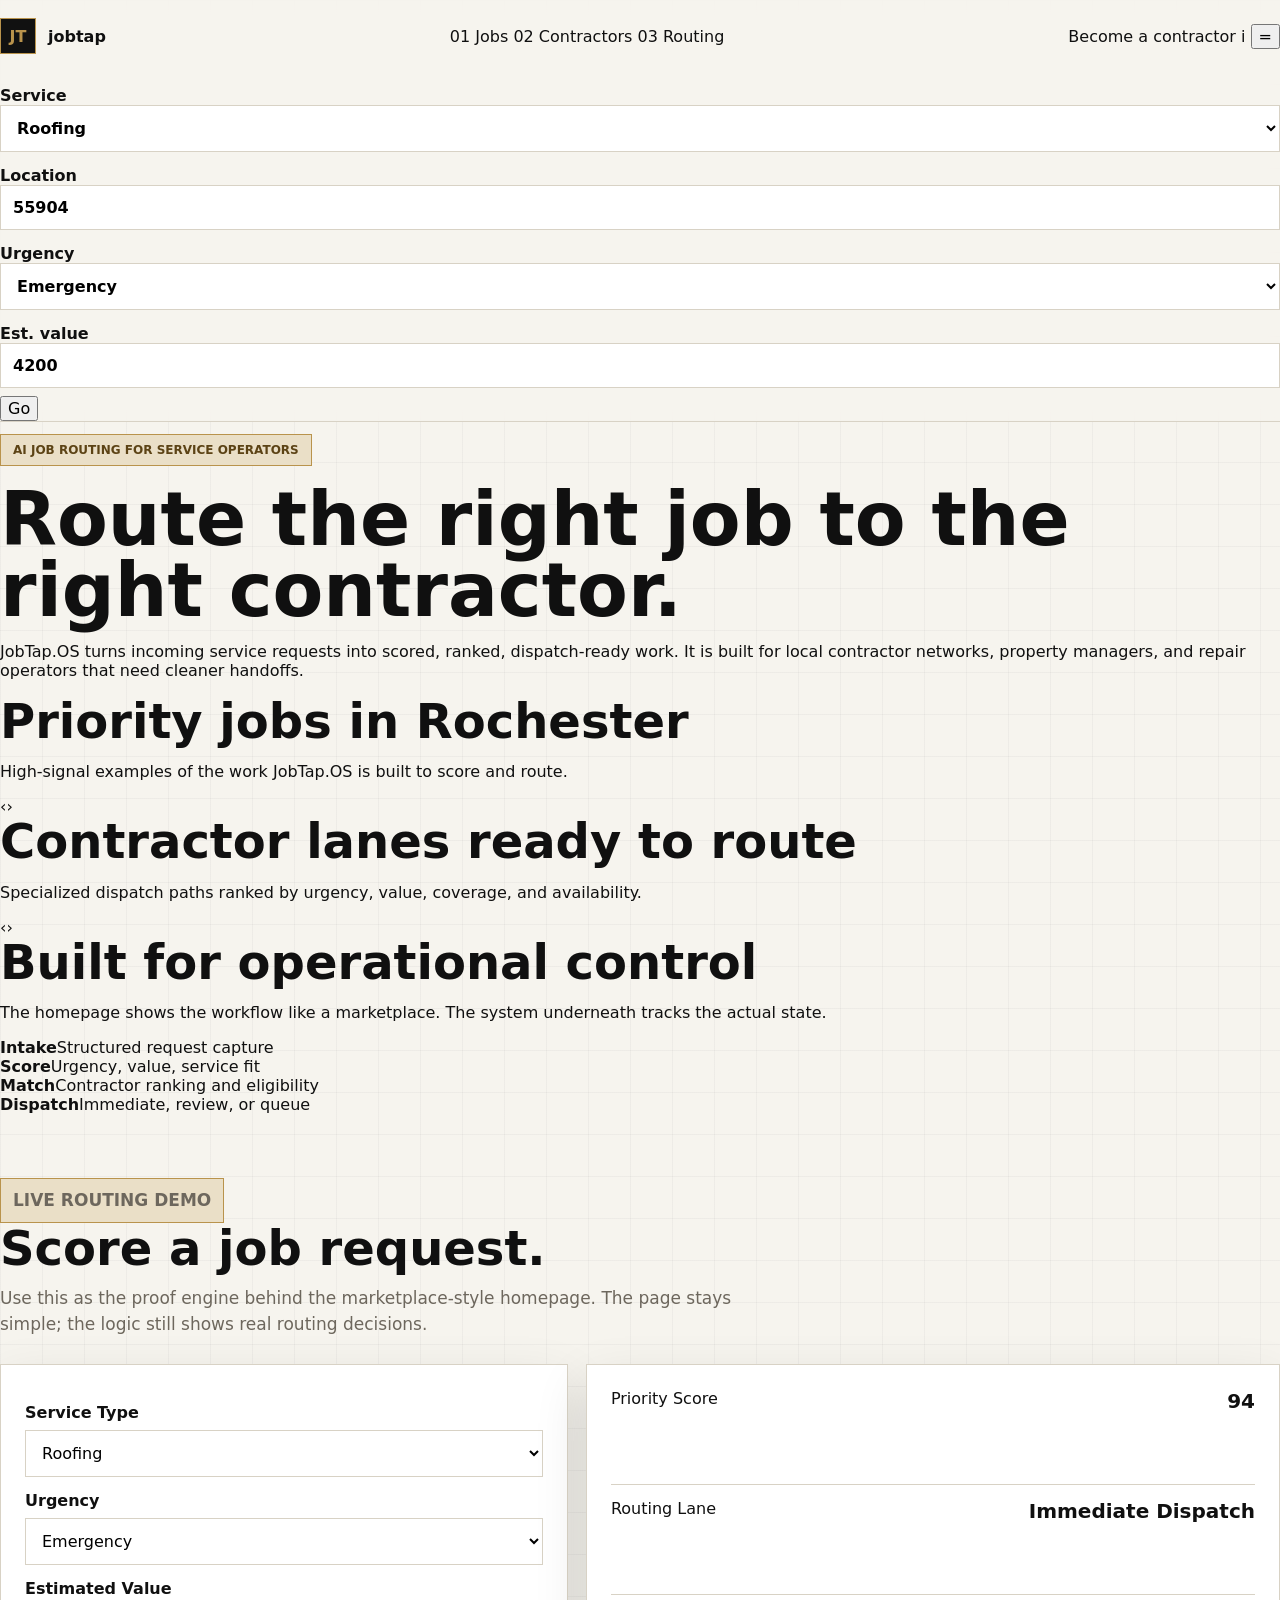
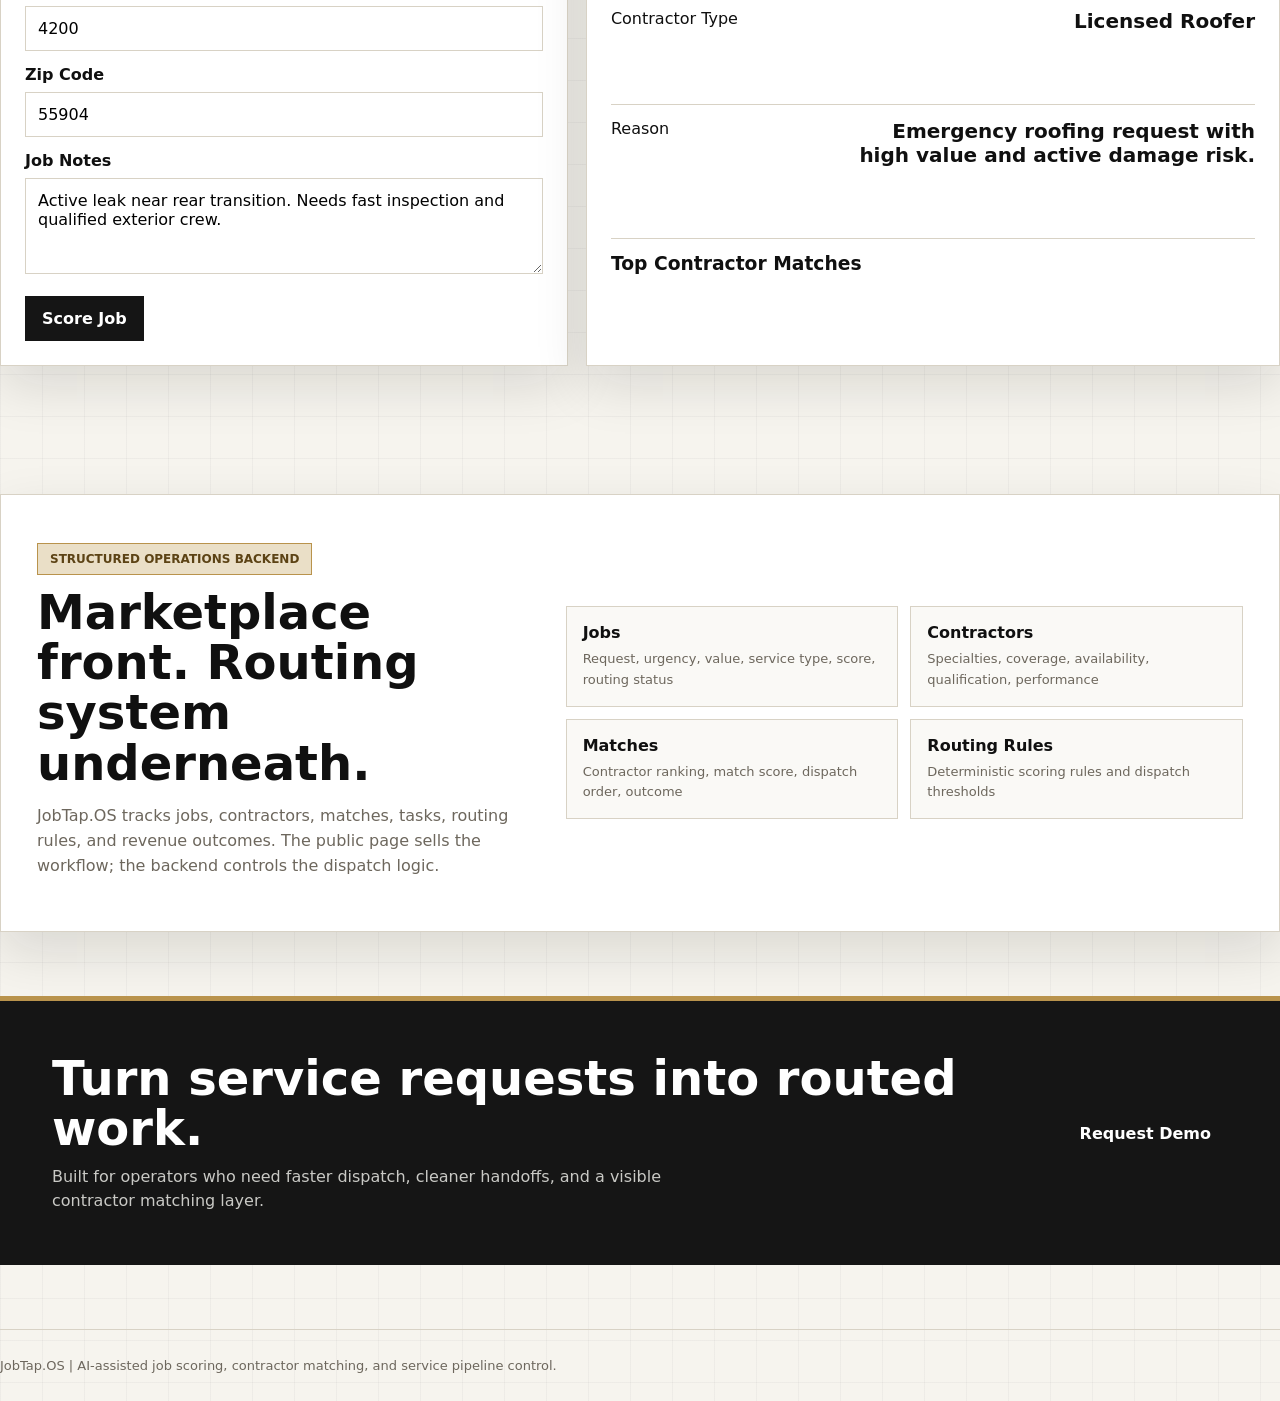
==== index.html @ 2aa3c3ce "Redesign landing page as marketplace-style homepage" ====
<!DOCTYPE html>
<html lang="en">
<head>
  <meta charset="utf-8" />
  <meta name="viewport" content="width=device-width, initial-scale=1" />
  <title>JobTap.OS | AI Job Routing & Contractor Matching</title>
  <meta name="description" content="JobTap.OS scores service requests, ranks urgency and value, matches contractors, and routes jobs through a monitored dispatch pipeline." />
  <link rel="stylesheet" href="styles.css" />
</head>
<body>
  <header class="site-header">
    <nav class="nav" aria-label="Primary navigation">
      <a class="brand" href="#top" aria-label="JobTap home">
        <span class="brand-mark">JT</span>
        <span>jobtap</span>
      </a>

      <div class="category-tabs" aria-label="JobTap categories">
        <a class="category-tab active" href="#priority-jobs-section">
          <span class="tab-icon">01</span>
          <span>Jobs</span>
        </a>
        <a class="category-tab" href="#contractor-lanes-section">
          <span class="tab-icon">02</span>
          <span>Contractors</span>
        </a>
        <a class="category-tab" href="#demo">
          <span class="tab-icon">03</span>
          <span>Routing</span>
        </a>
      </div>

      <div class="nav-actions">
        <a href="mailto:drewburt4@gmail.com?subject=JobTap.OS%20Contractor%20Network">Become a contractor</a>
        <a class="round-action" href="#backend" aria-label="View operating model">i</a>
        <button class="round-action" type="button" aria-label="Open menu">=</button>
      </div>
    </nav>

    <form class="routing-search" id="quick-route-form" aria-label="Quick job routing search">
      <label>
        <span>Service</span>
        <select name="serviceType">
          <option>Roofing</option>
          <option>Electrical</option>
          <option>HVAC</option>
          <option>Plumbing</option>
          <option>General Repair</option>
          <option>Gutters</option>
          <option>Siding</option>
          <option>Windows</option>
        </select>
      </label>
      <label>
        <span>Location</span>
        <input name="zipCode" value="55904" aria-label="Zip code" />
      </label>
      <label>
        <span>Urgency</span>
        <select name="urgency">
          <option>Emergency</option>
          <option>High</option>
          <option>Medium</option>
          <option>Low</option>
        </select>
      </label>
      <label>
        <span>Est. value</span>
        <input name="estimatedValue" type="number" min="100" step="100" value="4200" aria-label="Estimated value" />
      </label>
      <button class="search-button" type="submit" aria-label="Score route">Go</button>
    </form>
  </header>

  <main id="top">
    <section class="market-intro">
      <div>
        <p class="eyebrow">AI job routing for service operators</p>
        <h1>Route the right job to the right contractor.</h1>
      </div>
      <p>JobTap.OS turns incoming service requests into scored, ranked, dispatch-ready work. It is built for local contractor networks, property managers, and repair operators that need cleaner handoffs.</p>
    </section>

    <section id="priority-jobs-section" class="market-row" aria-labelledby="priority-title">
      <div class="row-head">
        <div>
          <h2 id="priority-title">Priority jobs in Rochester</h2>
          <p>High-signal examples of the work JobTap.OS is built to score and route.</p>
        </div>
        <div class="row-controls" aria-hidden="true"><span>‹</span><span>›</span></div>
      </div>
      <div class="card-scroller" id="priority-jobs"></div>
    </section>

    <section id="contractor-lanes-section" class="market-row" aria-labelledby="lanes-title">
      <div class="row-head">
        <div>
          <h2 id="lanes-title">Contractor lanes ready to route</h2>
          <p>Specialized dispatch paths ranked by urgency, value, coverage, and availability.</p>
        </div>
        <div class="row-controls" aria-hidden="true"><span>‹</span><span>›</span></div>
      </div>
      <div class="card-scroller" id="contractor-lanes"></div>
    </section>

    <section class="market-row" aria-labelledby="proof-title">
      <div class="row-head">
        <div>
          <h2 id="proof-title">Built for operational control</h2>
          <p>The homepage shows the workflow like a marketplace. The system underneath tracks the actual state.</p>
        </div>
      </div>
      <div class="proof-strip">
        <article><b>Intake</b><span>Structured request capture</span></article>
        <article><b>Score</b><span>Urgency, value, service fit</span></article>
        <article><b>Match</b><span>Contractor ranking and eligibility</span></article>
        <article><b>Dispatch</b><span>Immediate, review, or queue</span></article>
      </div>
    </section>

    <section id="demo" class="section demo-section">
      <div class="section-head">
        <p class="eyebrow">Live routing demo</p>
        <h2>Score a job request.</h2>
        <p>Use this as the proof engine behind the marketplace-style homepage. The page stays simple; the logic still shows real routing decisions.</p>
      </div>

      <div class="simulator">
        <form class="panel" id="routing-form">
          <label for="serviceType">Service Type</label>
          <select id="serviceType" name="serviceType">
            <option>Roofing</option>
            <option>Electrical</option>
            <option>HVAC</option>
            <option>Plumbing</option>
            <option>General Repair</option>
            <option>Gutters</option>
            <option>Siding</option>
            <option>Windows</option>
          </select>

          <label for="urgency">Urgency</label>
          <select id="urgency" name="urgency">
            <option>Emergency</option>
            <option>High</option>
            <option>Medium</option>
            <option>Low</option>
          </select>

          <label for="estimatedValue">Estimated Value</label>
          <input id="estimatedValue" name="estimatedValue" type="number" min="100" step="100" value="4200" />

          <label for="zipCode">Zip Code</label>
          <input id="zipCode" name="zipCode" type="text" value="55904" />

          <label for="description">Job Notes</label>
          <textarea id="description" name="description">Active leak near rear transition. Needs fast inspection and qualified exterior crew.</textarea>

          <button class="btn form-btn" type="submit">Score Job</button>
        </form>

        <aside class="panel result-panel" aria-live="polite">
          <div class="result-row"><span>Priority Score</span><strong id="result-score">94</strong></div>
          <div class="result-row"><span>Routing Lane</span><strong id="result-lane">Immediate Dispatch</strong></div>
          <div class="result-row"><span>Contractor Type</span><strong id="result-contractor">Licensed Roofer</strong></div>
          <div class="result-row"><span>Reason</span><strong id="result-reason">Emergency roofing request with high value and active damage risk.</strong></div>
          <div>
            <h3>Top Contractor Matches</h3>
            <ol class="match-list" id="match-list"></ol>
          </div>
        </aside>
      </div>
    </section>

    <section id="backend" class="section backend-section">
      <div class="backend-card">
        <div>
          <p class="eyebrow">Structured operations backend</p>
          <h2>Marketplace front. Routing system underneath.</h2>
          <p>JobTap.OS tracks jobs, contractors, matches, tasks, routing rules, and revenue outcomes. The public page sells the workflow; the backend controls the dispatch logic.</p>
        </div>
        <div class="backend-grid">
          <div><b>Jobs</b><span>Request, urgency, value, service type, score, routing status</span></div>
          <div><b>Contractors</b><span>Specialties, coverage, availability, qualification, performance</span></div>
          <div><b>Matches</b><span>Contractor ranking, match score, dispatch order, outcome</span></div>
          <div><b>Routing Rules</b><span>Deterministic scoring rules and dispatch thresholds</span></div>
        </div>
      </div>
    </section>

    <section class="cta" aria-label="Request a demo">
      <div>
        <h2>Turn service requests into routed work.</h2>
        <p>Built for operators who need faster dispatch, cleaner handoffs, and a visible contractor matching layer.</p>
      </div>
      <a class="btn light" href="mailto:drewburt4@gmail.com?subject=JobTap.OS%20Demo%20Request">Request Demo</a>
    </section>
  </main>

  <footer class="footer">JobTap.OS | AI-assisted job scoring, contractor matching, and service pipeline control.</footer>
  <script type="module" src="src/app.js"></script>
</body>
</html>
---- styles.css ----
:root {
  --ink: #101010;
  --panel: #ffffff;
  --paper: #f6f4ee;
  --line: #d8d2c5;
  --muted: #6d675d;
  --gold: #b9934c;
  --gold-soft: #eadfc7;
  --silver: #c9c9c5;
  --green: #2f7d4f;
  --yellow: #a8751d;
  --shadow: 0 20px 50px rgba(20, 18, 14, .12);
  font-family: Inter, ui-sans-serif, system-ui, -apple-system, BlinkMacSystemFont, "Segoe UI", sans-serif;
}

* { box-sizing: border-box; }
html { scroll-behavior: smooth; }
body {
  margin: 0;
  color: var(--ink);
  background:
    linear-gradient(90deg, rgba(16, 16, 16, .035) 1px, transparent 1px),
    linear-gradient(rgba(16, 16, 16, .035) 1px, transparent 1px),
    var(--paper);
  background-size: 42px 42px;
}

a { color: inherit; text-decoration: none; }
button, input, select, textarea { font: inherit; }
.wrap { width: min(1160px, calc(100% - 32px)); margin: 0 auto; }
.site-header {
  position: sticky;
  top: 0;
  z-index: 10;
  border-bottom: 1px solid var(--line);
  background: rgba(246, 244, 238, .86);
  backdrop-filter: blur(14px);
}

.nav {
  height: 72px;
  display: flex;
  align-items: center;
  justify-content: space-between;
  gap: 24px;
}

.brand {
  display: flex;
  align-items: center;
  gap: 12px;
  font-weight: 850;
}

.brand-mark {
  width: 36px;
  height: 36px;
  display: grid;
  place-items: center;
  border: 1px solid var(--gold);
  background: #111111;
  color: var(--gold);
  font-weight: 900;
}

.nav-links { display: flex; gap: 22px; color: var(--muted); font-size: 14px; }
.btn {
  border: 1px solid #151515;
  background: #151515;
  color: #ffffff;
  padding: 12px 16px;
  font-weight: 800;
  cursor: pointer;
}
.btn:hover { transform: translateY(-1px); }
.btn-secondary { background: transparent; color: var(--ink); border-color: var(--line); }
.hero {
  padding: 72px 0 48px;
  display: grid;
  grid-template-columns: 1fr 1.05fr;
  gap: 40px;
  align-items: center;
}

.eyebrow {
  width: fit-content;
  border: 1px solid var(--gold);
  background: var(--gold-soft);
  color: #5c4315;
  padding: 8px 12px;
  font-size: 12px;
  font-weight: 850;
  text-transform: uppercase;
}

h1 {
  margin: 18px 0 16px;
  font-size: clamp(42px, 7vw, 74px);
  line-height: .96;
}
h2 { margin: 0 0 12px; font-size: clamp(30px, 4vw, 48px); line-height: 1.05; }
h3 { margin: 0 0 10px; }
.lead { max-width: 610px; font-size: 19px; line-height: 1.55; color: #3f3a33; }
.hero-actions { display: flex; flex-wrap: wrap; gap: 12px; margin-top: 28px; }
.proof-grid {
  display: grid;
  grid-template-columns: repeat(3, 1fr);
  margin-top: 34px;
  border-top: 1px solid var(--line);
  border-bottom: 1px solid var(--line);
}
.proof-grid div { padding: 18px 18px 18px 0; }
.proof-grid strong { display: block; font-size: 24px; }
.proof-grid span { color: var(--muted); font-size: 13px; }
.dashboard, .panel, .feature, .backend-card {
  background: var(--panel);
  border: 1px solid var(--line);
  box-shadow: var(--shadow);
}
.dashboard { overflow: hidden; }
.dash-top {
  display: flex;
  align-items: center;
  justify-content: space-between;
  gap: 16px;
  padding: 18px;
  border-bottom: 1px solid var(--line);
  background: #151515;
  color: #ffffff;
}
.dash-top small { color: var(--silver); }
.status-dot { width: 9px; height: 9px; display: inline-block; margin-right: 8px; background: var(--gold); }
.metrics { display: grid; grid-template-columns: repeat(3, 1fr); border-bottom: 1px solid var(--line); }
.metric { padding: 18px; border-right: 1px solid var(--line); }
.metric:last-child { border-right: 0; }
.metric b { display: block; font-size: 25px; }
.metric span { color: var(--muted); font-size: 12px; }
table { width: 100%; border-collapse: collapse; font-size: 14px; }
th, td { padding: 14px 18px; text-align: left; border-bottom: 1px solid var(--line); }
th { color: var(--muted); font-size: 12px; text-transform: uppercase; }
.score { color: var(--gold); font-weight: 850; }
.pill { padding: 6px 9px; border: 1px solid var(--line); background: #faf9f6; font-size: 12px; font-weight: 750; }
.pill.hot { border-color: #e4b658; background: #fff4d8; color: var(--yellow); }
.pill.ok { border-color: #acd3b9; background: #ecf7ef; color: var(--green); }
.section { padding: 64px 0; }
.section-tight { padding-top: 36px; }
.section-head { max-width: 780px; margin-bottom: 26px; }
.section-head p { margin: 0; color: var(--muted); font-size: 17px; line-height: 1.55; }
.grid-3 { display: grid; grid-template-columns: repeat(3, 1fr); gap: 16px; }
.feature { min-height: 210px; padding: 24px; }
.feature span { display: block; margin-bottom: 18px; color: var(--gold); font-weight: 900; }
.feature p { margin: 0; color: var(--muted); line-height: 1.5; }
.flow { display: grid; grid-template-columns: repeat(5, 1fr); gap: 10px; }
.step { min-height: 130px; padding: 18px; border-top: 4px solid var(--gold); background: #151515; color: #ffffff; }
.step span { color: var(--silver); font-size: 12px; }
.step b { display: block; margin-top: 10px; font-size: 17px; }
.simulator { display: grid; grid-template-columns: .9fr 1.1fr; gap: 18px; align-items: stretch; }
.panel { padding: 24px; }
label { display: block; margin: 14px 0 8px; font-weight: 750; }
input, select, textarea { width: 100%; border: 1px solid var(--line); background: #ffffff; padding: 12px; }
textarea { min-height: 96px; resize: vertical; }
.form-btn { margin-top: 18px; }
.result-panel { display: grid; gap: 14px; }
.result-row { display: flex; justify-content: space-between; gap: 16px; border-bottom: 1px solid var(--line); padding-bottom: 14px; }
.result-row strong { max-width: 62%; text-align: right; font-size: 20px; }
.match-list { margin: 0; padding-left: 20px; color: var(--muted); }
.match-list li { margin-bottom: 10px; }
.match-list strong { color: var(--ink); }
.backend-card { padding: 36px; display: grid; grid-template-columns: .85fr 1.15fr; gap: 28px; align-items: center; }
.backend-card p:not(.eyebrow) { color: var(--muted); line-height: 1.55; }
.backend-grid { display: grid; grid-template-columns: repeat(2, 1fr); gap: 12px; }
.backend-grid div { border: 1px solid var(--line); padding: 16px; background: #faf9f6; }
.backend-grid b { display: block; margin-bottom: 6px; }
.backend-grid span { color: var(--muted); font-size: 13px; line-height: 1.45; }
.cta {
  margin-bottom: 64px;
  padding: 52px;
  display: grid;
  grid-template-columns: 1fr auto;
  gap: 24px;
  align-items: center;
  border-top: 5px solid var(--gold);
  background: #151515;
  color: #ffffff;
}
.cta p { max-width: 680px; margin: 10px 0 0; color: var(--silver); line-height: 1.5; }
.footer { padding: 28px 0; border-top: 1px solid var(--line); color: var(--muted); font-size: 13px; }

@media (max-width: 900px) {
  .hero, .simulator, .backend-card, .cta { grid-template-columns: 1fr; }
  .grid-3, .flow, .metrics, .proof-grid, .backend-grid { grid-template-columns: 1fr; }
  .nav-links { display: none; }
  .metric { border-right: 0; border-bottom: 1px solid var(--line); }
  .cta, .backend-card { padding: 30px; }
  table { font-size: 12px; }
  th, td { padding: 11px; }
  .result-row { display: block; }
  .result-row strong { display: block; max-width: none; margin-top: 6px; text-align: left; }
}
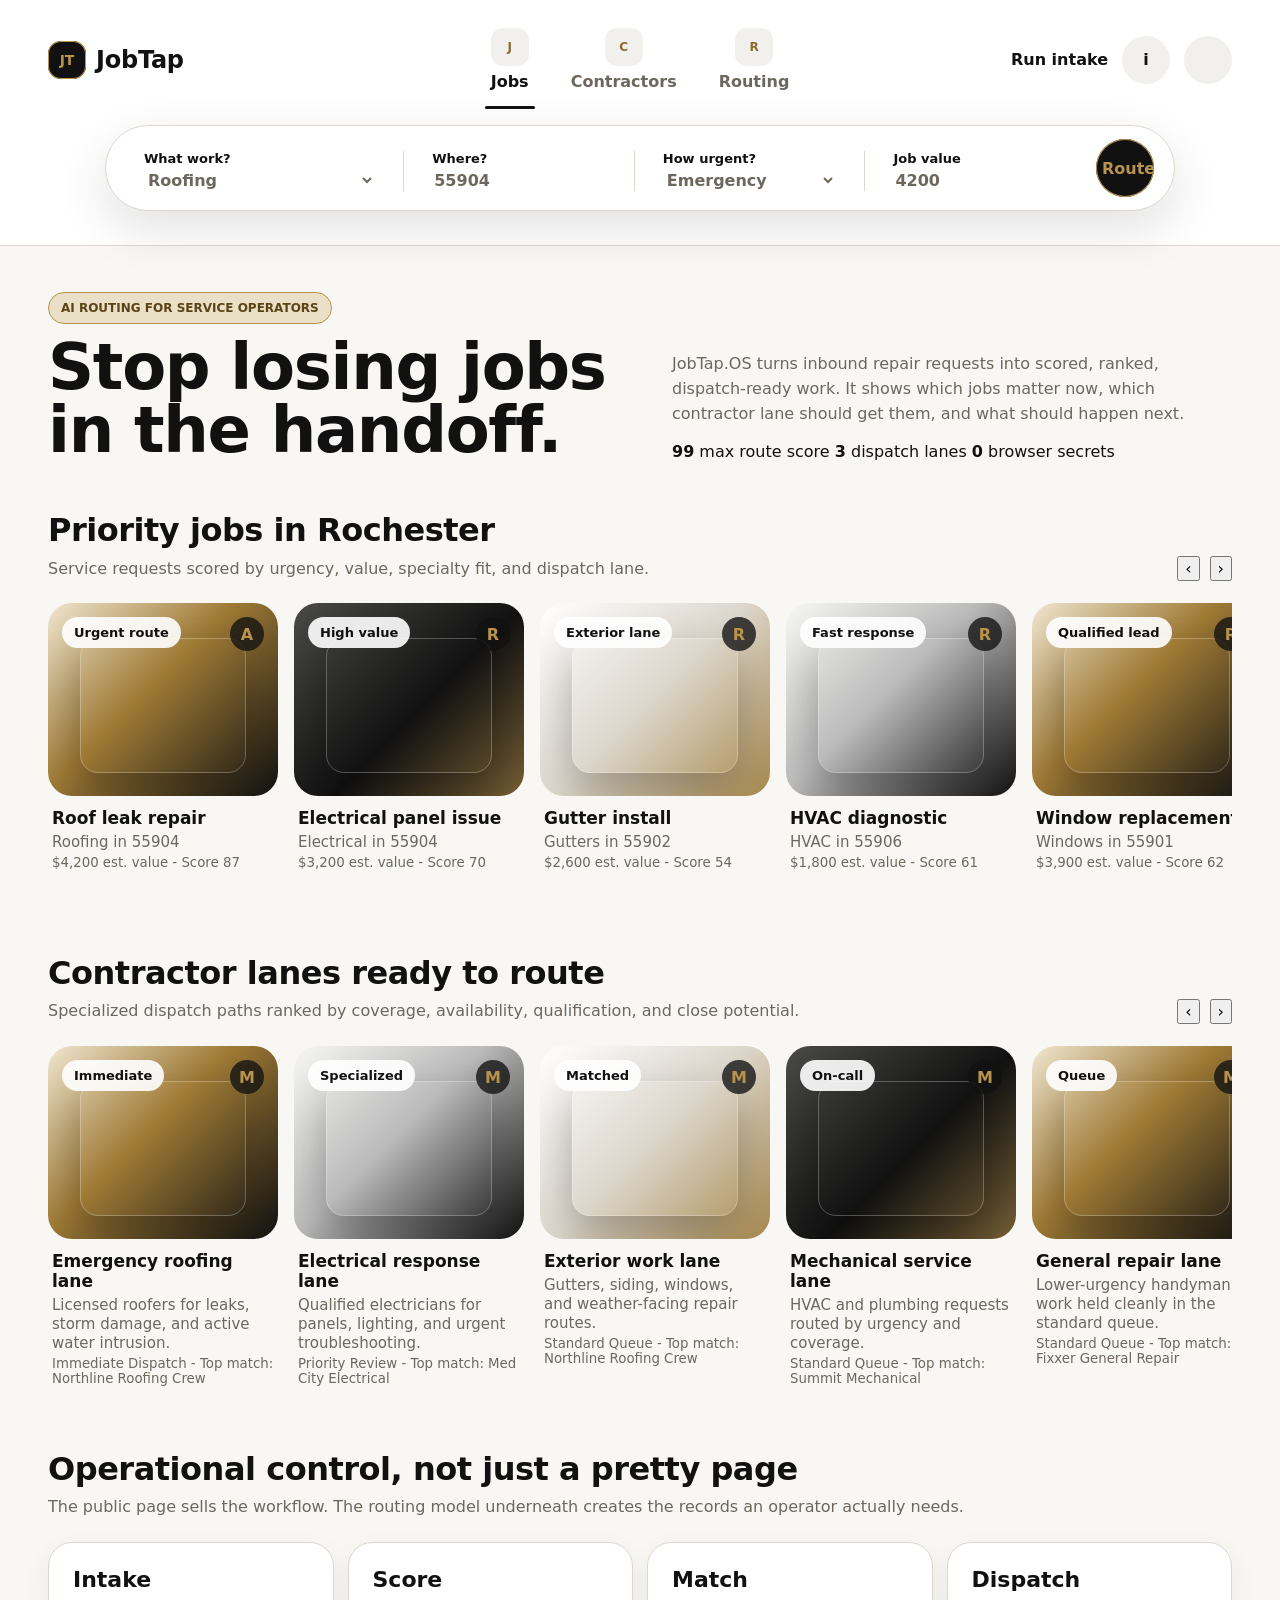
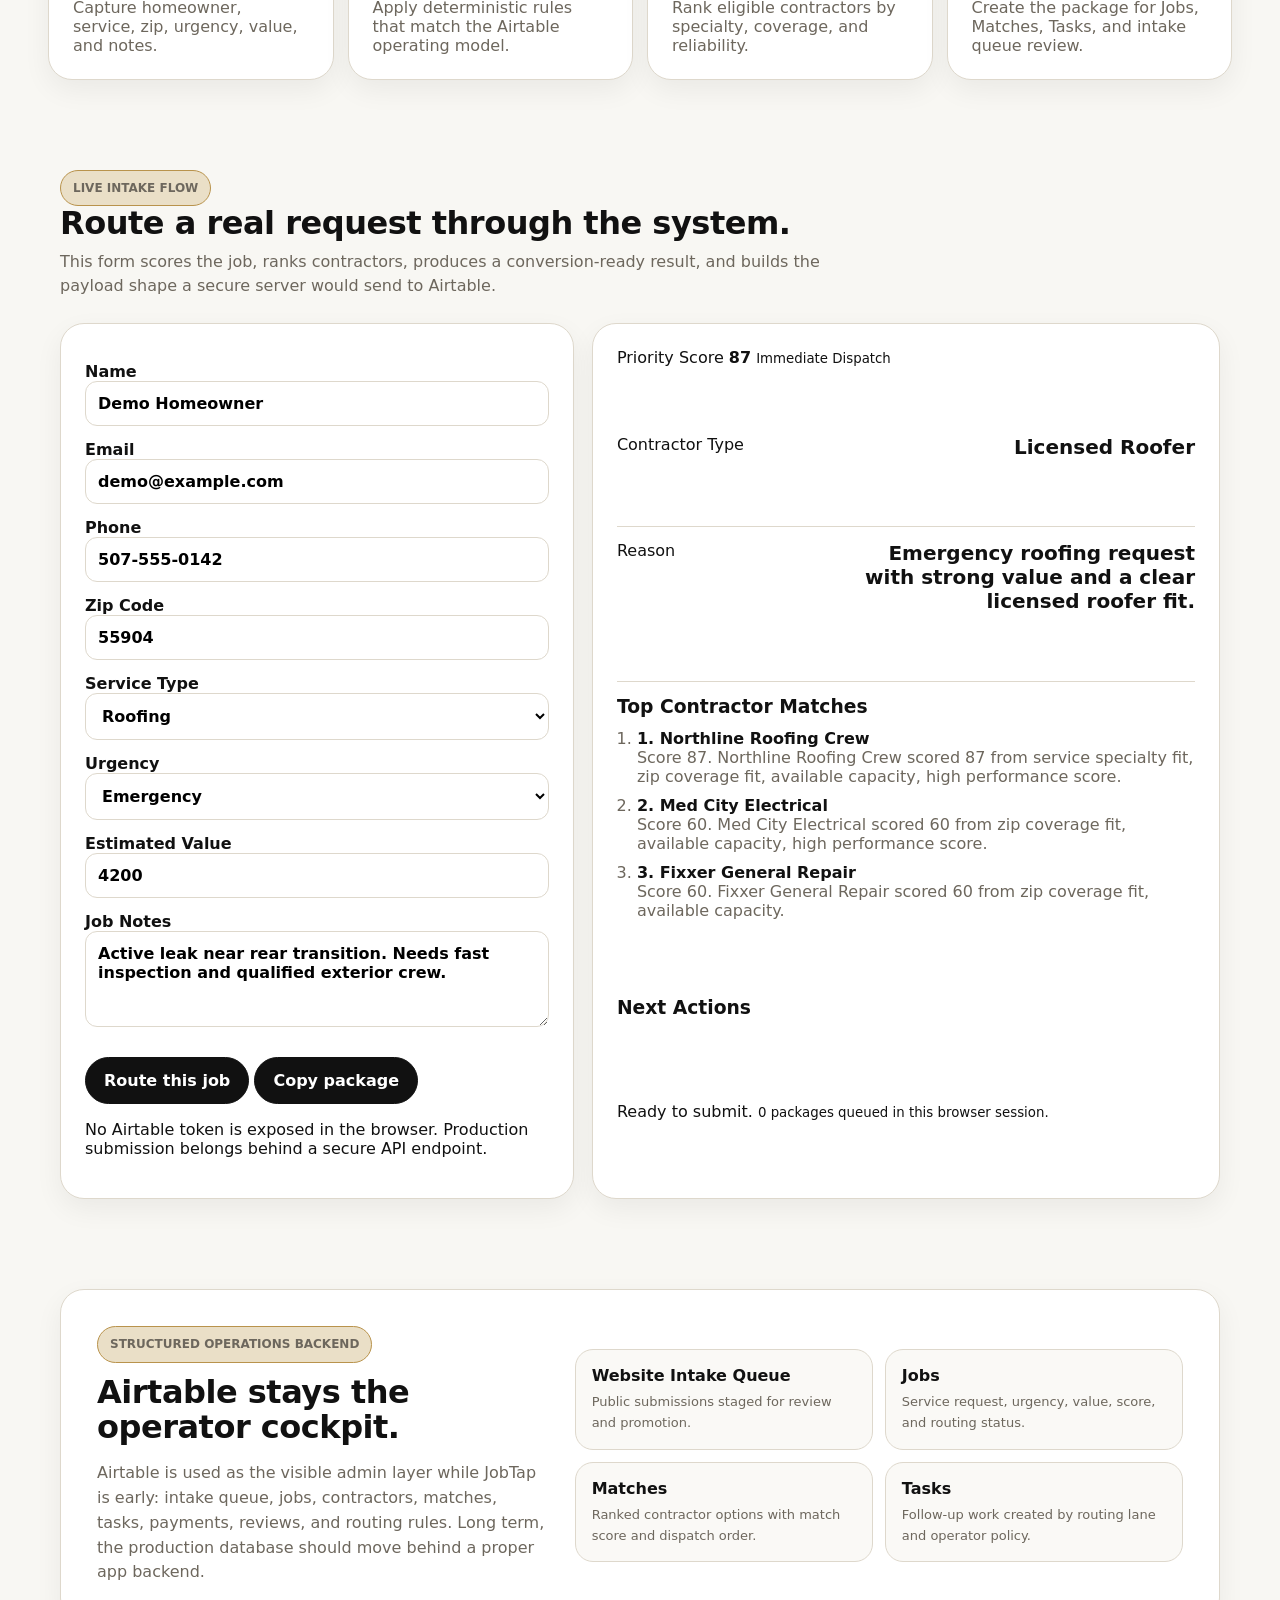
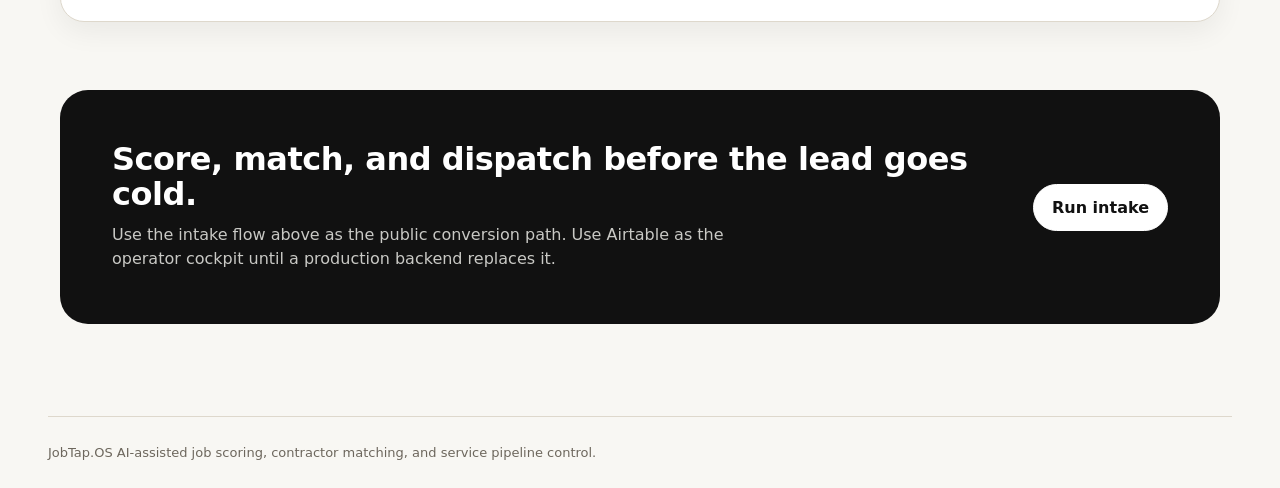
==== commit e24028bc: "Upgrade JobTap landing page and intake flow" ====
--- a/index.html
+++ b/index.html
@@ -3,8 +3,11 @@
 <head>
   <meta charset="utf-8" />
   <meta name="viewport" content="width=device-width, initial-scale=1" />
-  <title>JobTap.OS | AI Job Routing & Contractor Matching</title>
-  <meta name="description" content="JobTap.OS scores service requests, ranks urgency and value, matches contractors, and routes jobs through a monitored dispatch pipeline." />
+  <title>JobTap.OS | AI Job Routing for Contractor Networks</title>
+  <meta name="description" content="JobTap.OS scores service requests, ranks urgency and value, matches contractors, and turns job intake into dispatch-ready work." />
+  <meta property="og:title" content="JobTap.OS | AI Job Routing for Contractor Networks" />
+  <meta property="og:description" content="Score, match, and dispatch service jobs before the lead goes cold." />
+  <meta property="og:type" content="website" />
   <link rel="stylesheet" href="styles.css" />
 </head>
 <body>
@@ -12,34 +15,43 @@
     <nav class="nav" aria-label="Primary navigation">
       <a class="brand" href="#top" aria-label="JobTap home">
         <span class="brand-mark">JT</span>
-        <span>jobtap</span>
+        <span class="brand-word">JobTap</span>
       </a>
 
-      <div class="category-tabs" aria-label="JobTap categories">
+      <div class="category-tabs" aria-label="JobTap sections">
         <a class="category-tab active" href="#priority-jobs-section">
-          <span class="tab-icon">01</span>
+          <span class="tab-icon">J</span>
           <span>Jobs</span>
         </a>
         <a class="category-tab" href="#contractor-lanes-section">
-          <span class="tab-icon">02</span>
+          <span class="tab-icon">C</span>
           <span>Contractors</span>
         </a>
-        <a class="category-tab" href="#demo">
-          <span class="tab-icon">03</span>
+        <a class="category-tab" href="#intake">
+          <span class="tab-icon">R</span>
           <span>Routing</span>
         </a>
       </div>
 
       <div class="nav-actions">
-        <a href="mailto:drewburt4@gmail.com?subject=JobTap.OS%20Contractor%20Network">Become a contractor</a>
-        <a class="round-action" href="#backend" aria-label="View operating model">i</a>
-        <button class="round-action" type="button" aria-label="Open menu">=</button>
+        <a href="#intake">Run intake</a>
+        <a class="round-action" href="#backend" aria-label="View backend model">i</a>
+        <button class="round-action menu-toggle" type="button" aria-expanded="false" aria-controls="mobile-menu" aria-label="Open menu">
+          <span></span><span></span>
+        </button>
       </div>
     </nav>
 
+    <div class="mobile-menu" id="mobile-menu" hidden>
+      <a href="#priority-jobs-section">Priority jobs</a>
+      <a href="#contractor-lanes-section">Contractor lanes</a>
+      <a href="#intake">Run intake</a>
+      <a href="#backend">Backend model</a>
+    </div>
+
     <form class="routing-search" id="quick-route-form" aria-label="Quick job routing search">
       <label>
-        <span>Service</span>
+        <span>What work?</span>
         <select name="serviceType">
           <option>Roofing</option>
           <option>Electrical</option>
@@ -52,11 +64,11 @@
         </select>
       </label>
       <label>
-        <span>Location</span>
-        <input name="zipCode" value="55904" aria-label="Zip code" />
-      </label>
-      <label>
-        <span>Urgency</span>
+        <span>Where?</span>
+        <input name="zipCode" value="55904" inputmode="numeric" aria-label="Zip code" />
+      </label>
+      <label>
+        <span>How urgent?</span>
         <select name="urgency">
           <option>Emergency</option>
           <option>High</option>
@@ -65,139 +77,186 @@
         </select>
       </label>
       <label>
-        <span>Est. value</span>
+        <span>Job value</span>
         <input name="estimatedValue" type="number" min="100" step="100" value="4200" aria-label="Estimated value" />
       </label>
-      <button class="search-button" type="submit" aria-label="Score route">Go</button>
+      <button class="search-button" type="submit" aria-label="Route job">Route</button>
     </form>
   </header>
 
   <main id="top">
-    <section class="market-intro">
+    <section class="market-intro" aria-labelledby="hero-title">
       <div>
-        <p class="eyebrow">AI job routing for service operators</p>
-        <h1>Route the right job to the right contractor.</h1>
-      </div>
-      <p>JobTap.OS turns incoming service requests into scored, ranked, dispatch-ready work. It is built for local contractor networks, property managers, and repair operators that need cleaner handoffs.</p>
+        <p class="eyebrow">AI routing for service operators</p>
+        <h1 id="hero-title">Stop losing jobs in the handoff.</h1>
+      </div>
+      <div class="intro-copy">
+        <p>JobTap.OS turns inbound repair requests into scored, ranked, dispatch-ready work. It shows which jobs matter now, which contractor lane should get them, and what should happen next.</p>
+        <div class="intro-metrics" aria-label="Routing proof metrics">
+          <span><b>99</b> max route score</span>
+          <span><b>3</b> dispatch lanes</span>
+          <span><b>0</b> browser secrets</span>
+        </div>
+      </div>
     </section>
 
     <section id="priority-jobs-section" class="market-row" aria-labelledby="priority-title">
       <div class="row-head">
         <div>
           <h2 id="priority-title">Priority jobs in Rochester</h2>
-          <p>High-signal examples of the work JobTap.OS is built to score and route.</p>
-        </div>
-        <div class="row-controls" aria-hidden="true"><span>‹</span><span>›</span></div>
-      </div>
-      <div class="card-scroller" id="priority-jobs"></div>
+          <p>Service requests scored by urgency, value, specialty fit, and dispatch lane.</p>
+        </div>
+        <div class="row-controls">
+          <button type="button" data-scroll-target="priority-jobs" data-scroll-direction="prev" aria-label="Scroll priority jobs left">‹</button>
+          <button type="button" data-scroll-target="priority-jobs" data-scroll-direction="next" aria-label="Scroll priority jobs right">›</button>
+        </div>
+      </div>
+      <div class="card-scroller" id="priority-jobs" tabindex="0" aria-label="Priority job cards"></div>
     </section>
 
     <section id="contractor-lanes-section" class="market-row" aria-labelledby="lanes-title">
       <div class="row-head">
         <div>
           <h2 id="lanes-title">Contractor lanes ready to route</h2>
-          <p>Specialized dispatch paths ranked by urgency, value, coverage, and availability.</p>
-        </div>
-        <div class="row-controls" aria-hidden="true"><span>‹</span><span>›</span></div>
-      </div>
-      <div class="card-scroller" id="contractor-lanes"></div>
+          <p>Specialized dispatch paths ranked by coverage, availability, qualification, and close potential.</p>
+        </div>
+        <div class="row-controls">
+          <button type="button" data-scroll-target="contractor-lanes" data-scroll-direction="prev" aria-label="Scroll contractor lanes left">‹</button>
+          <button type="button" data-scroll-target="contractor-lanes" data-scroll-direction="next" aria-label="Scroll contractor lanes right">›</button>
+        </div>
+      </div>
+      <div class="card-scroller" id="contractor-lanes" tabindex="0" aria-label="Contractor lane cards"></div>
     </section>
 
     <section class="market-row" aria-labelledby="proof-title">
       <div class="row-head">
         <div>
-          <h2 id="proof-title">Built for operational control</h2>
-          <p>The homepage shows the workflow like a marketplace. The system underneath tracks the actual state.</p>
+          <h2 id="proof-title">Operational control, not just a pretty page</h2>
+          <p>The public page sells the workflow. The routing model underneath creates the records an operator actually needs.</p>
         </div>
       </div>
       <div class="proof-strip">
-        <article><b>Intake</b><span>Structured request capture</span></article>
-        <article><b>Score</b><span>Urgency, value, service fit</span></article>
-        <article><b>Match</b><span>Contractor ranking and eligibility</span></article>
-        <article><b>Dispatch</b><span>Immediate, review, or queue</span></article>
-      </div>
-    </section>
-
-    <section id="demo" class="section demo-section">
+        <article><b>Intake</b><span>Capture homeowner, service, zip, urgency, value, and notes.</span></article>
+        <article><b>Score</b><span>Apply deterministic rules that match the Airtable operating model.</span></article>
+        <article><b>Match</b><span>Rank eligible contractors by specialty, coverage, and reliability.</span></article>
+        <article><b>Dispatch</b><span>Create the package for Jobs, Matches, Tasks, and intake queue review.</span></article>
+      </div>
+    </section>
+
+    <section id="intake" class="section intake-section" aria-labelledby="intake-title">
       <div class="section-head">
-        <p class="eyebrow">Live routing demo</p>
-        <h2>Score a job request.</h2>
-        <p>Use this as the proof engine behind the marketplace-style homepage. The page stays simple; the logic still shows real routing decisions.</p>
+        <p class="eyebrow">Live intake flow</p>
+        <h2 id="intake-title">Route a real request through the system.</h2>
+        <p>This form scores the job, ranks contractors, produces a conversion-ready result, and builds the payload shape a secure server would send to Airtable.</p>
       </div>
 
       <div class="simulator">
-        <form class="panel" id="routing-form">
-          <label for="serviceType">Service Type</label>
-          <select id="serviceType" name="serviceType">
-            <option>Roofing</option>
-            <option>Electrical</option>
-            <option>HVAC</option>
-            <option>Plumbing</option>
-            <option>General Repair</option>
-            <option>Gutters</option>
-            <option>Siding</option>
-            <option>Windows</option>
-          </select>
-
-          <label for="urgency">Urgency</label>
-          <select id="urgency" name="urgency">
-            <option>Emergency</option>
-            <option>High</option>
-            <option>Medium</option>
-            <option>Low</option>
-          </select>
-
-          <label for="estimatedValue">Estimated Value</label>
-          <input id="estimatedValue" name="estimatedValue" type="number" min="100" step="100" value="4200" />
-
-          <label for="zipCode">Zip Code</label>
-          <input id="zipCode" name="zipCode" type="text" value="55904" />
-
-          <label for="description">Job Notes</label>
-          <textarea id="description" name="description">Active leak near rear transition. Needs fast inspection and qualified exterior crew.</textarea>
-
-          <button class="btn form-btn" type="submit">Score Job</button>
+        <form class="panel intake-form" id="routing-form">
+          <div class="field-grid two-col">
+            <label for="contactName">Name
+              <input id="contactName" name="contactName" type="text" value="Demo Homeowner" autocomplete="name" />
+            </label>
+            <label for="email">Email
+              <input id="email" name="email" type="email" value="demo@example.com" autocomplete="email" />
+            </label>
+            <label for="phone">Phone
+              <input id="phone" name="phone" type="tel" value="507-555-0142" autocomplete="tel" />
+            </label>
+            <label for="zipCode">Zip Code
+              <input id="zipCode" name="zipCode" type="text" value="55904" inputmode="numeric" />
+            </label>
+          </div>
+
+          <div class="field-grid three-col">
+            <label for="serviceType">Service Type
+              <select id="serviceType" name="serviceType">
+                <option>Roofing</option>
+                <option>Electrical</option>
+                <option>HVAC</option>
+                <option>Plumbing</option>
+                <option>General Repair</option>
+                <option>Gutters</option>
+                <option>Siding</option>
+                <option>Windows</option>
+              </select>
+            </label>
+            <label for="urgency">Urgency
+              <select id="urgency" name="urgency">
+                <option>Emergency</option>
+                <option>High</option>
+                <option>Medium</option>
+                <option>Low</option>
+              </select>
+            </label>
+            <label for="estimatedValue">Estimated Value
+              <input id="estimatedValue" name="estimatedValue" type="number" min="100" step="100" value="4200" />
+            </label>
+          </div>
+
+          <label for="description">Job Notes
+            <textarea id="description" name="description">Active leak near rear transition. Needs fast inspection and qualified exterior crew.</textarea>
+          </label>
+
+          <div class="form-actions">
+            <button class="btn form-btn" type="submit">Route this job</button>
+            <button class="btn secondary" id="copy-payload" type="button">Copy package</button>
+          </div>
+          <p class="form-note">No Airtable token is exposed in the browser. Production submission belongs behind a secure API endpoint.</p>
         </form>
 
         <aside class="panel result-panel" aria-live="polite">
-          <div class="result-row"><span>Priority Score</span><strong id="result-score">94</strong></div>
-          <div class="result-row"><span>Routing Lane</span><strong id="result-lane">Immediate Dispatch</strong></div>
+          <div class="score-card">
+            <span>Priority Score</span>
+            <strong id="result-score">94</strong>
+            <small id="result-lane">Immediate Dispatch</small>
+          </div>
           <div class="result-row"><span>Contractor Type</span><strong id="result-contractor">Licensed Roofer</strong></div>
           <div class="result-row"><span>Reason</span><strong id="result-reason">Emergency roofing request with high value and active damage risk.</strong></div>
           <div>
             <h3>Top Contractor Matches</h3>
             <ol class="match-list" id="match-list"></ol>
           </div>
+          <div>
+            <h3>Next Actions</h3>
+            <ul class="action-list" id="action-list"></ul>
+          </div>
+          <div class="queue-card">
+            <span id="queue-status">Ready to submit.</span>
+            <small id="queue-count">0 packages queued in this browser session.</small>
+          </div>
         </aside>
       </div>
     </section>
 
-    <section id="backend" class="section backend-section">
+    <section id="backend" class="section backend-section" aria-labelledby="backend-title">
       <div class="backend-card">
         <div>
           <p class="eyebrow">Structured operations backend</p>
-          <h2>Marketplace front. Routing system underneath.</h2>
-          <p>JobTap.OS tracks jobs, contractors, matches, tasks, routing rules, and revenue outcomes. The public page sells the workflow; the backend controls the dispatch logic.</p>
+          <h2 id="backend-title">Airtable stays the operator cockpit.</h2>
+          <p>Airtable is used as the visible admin layer while JobTap is early: intake queue, jobs, contractors, matches, tasks, payments, reviews, and routing rules. Long term, the production database should move behind a proper app backend.</p>
         </div>
         <div class="backend-grid">
-          <div><b>Jobs</b><span>Request, urgency, value, service type, score, routing status</span></div>
-          <div><b>Contractors</b><span>Specialties, coverage, availability, qualification, performance</span></div>
-          <div><b>Matches</b><span>Contractor ranking, match score, dispatch order, outcome</span></div>
-          <div><b>Routing Rules</b><span>Deterministic scoring rules and dispatch thresholds</span></div>
-        </div>
-      </div>
-    </section>
-
-    <section class="cta" aria-label="Request a demo">
+          <div><b>Website Intake Queue</b><span>Public submissions staged for review and promotion.</span></div>
+          <div><b>Jobs</b><span>Service request, urgency, value, score, and routing status.</span></div>
+          <div><b>Matches</b><span>Ranked contractor options with match score and dispatch order.</span></div>
+          <div><b>Tasks</b><span>Follow-up work created by routing lane and operator policy.</span></div>
+        </div>
+      </div>
+    </section>
+
+    <section class="cta" aria-label="Run JobTap intake">
       <div>
-        <h2>Turn service requests into routed work.</h2>
-        <p>Built for operators who need faster dispatch, cleaner handoffs, and a visible contractor matching layer.</p>
-      </div>
-      <a class="btn light" href="mailto:drewburt4@gmail.com?subject=JobTap.OS%20Demo%20Request">Request Demo</a>
+        <h2>Score, match, and dispatch before the lead goes cold.</h2>
+        <p>Use the intake flow above as the public conversion path. Use Airtable as the operator cockpit until a production backend replaces it.</p>
+      </div>
+      <a class="btn light" href="#intake">Run intake</a>
     </section>
   </main>
 
-  <footer class="footer">JobTap.OS | AI-assisted job scoring, contractor matching, and service pipeline control.</footer>
+  <footer class="footer">
+    <span>JobTap.OS</span>
+    <span>AI-assisted job scoring, contractor matching, and service pipeline control.</span>
+  </footer>
   <script type="module" src="src/app.js"></script>
 </body>
 </html>
--- a/styles.css
+++ b/styles.css
@@ -1,164 +1,375 @@
 :root {
-  --ink: #101010;
+  --ink: #111111;
+  --soft-ink: #2b2b2b;
   --panel: #ffffff;
-  --paper: #f6f4ee;
-  --line: #d8d2c5;
+  --paper: #f8f7f3;
+  --line: #ded8cc;
   --muted: #6d675d;
   --gold: #b9934c;
+  --gold-deep: #8b6a2f;
   --gold-soft: #eadfc7;
+  --platinum: #f1f0ec;
   --silver: #c9c9c5;
-  --green: #2f7d4f;
-  --yellow: #a8751d;
-  --shadow: 0 20px 50px rgba(20, 18, 14, .12);
+  --shadow: 0 18px 50px rgba(17, 17, 17, .12);
+  --radius-xl: 34px;
   font-family: Inter, ui-sans-serif, system-ui, -apple-system, BlinkMacSystemFont, "Segoe UI", sans-serif;
 }
 
 * { box-sizing: border-box; }
 html { scroll-behavior: smooth; }
-body {
-  margin: 0;
-  color: var(--ink);
-  background:
-    linear-gradient(90deg, rgba(16, 16, 16, .035) 1px, transparent 1px),
-    linear-gradient(rgba(16, 16, 16, .035) 1px, transparent 1px),
-    var(--paper);
-  background-size: 42px 42px;
-}
-
+body { margin: 0; color: var(--ink); background: var(--paper); }
 a { color: inherit; text-decoration: none; }
 button, input, select, textarea { font: inherit; }
-.wrap { width: min(1160px, calc(100% - 32px)); margin: 0 auto; }
+button { cursor: pointer; }
+
 .site-header {
   position: sticky;
   top: 0;
-  z-index: 10;
+  z-index: 20;
+  padding: 28px 48px 34px;
   border-bottom: 1px solid var(--line);
-  background: rgba(246, 244, 238, .86);
-  backdrop-filter: blur(14px);
+  background: rgba(255, 255, 255, .94);
+  backdrop-filter: blur(18px);
 }
 
 .nav {
-  height: 72px;
+  display: grid;
+  grid-template-columns: 1fr auto 1fr;
+  align-items: center;
+  gap: 24px;
+}
+
+.brand {
   display: flex;
   align-items: center;
+  gap: 10px;
+  color: var(--ink);
+  font-size: 24px;
+  font-weight: 900;
+  letter-spacing: -.01em;
+}
+
+.brand-mark {
+  width: 38px;
+  height: 38px;
+  display: grid;
+  place-items: center;
+  border-radius: 13px;
+  background: var(--ink);
+  color: var(--gold);
+  font-size: 14px;
+  font-weight: 900;
+  box-shadow: inset 0 0 0 1px var(--gold);
+}
+
+.category-tabs {
+  display: flex;
+  align-items: flex-end;
+  justify-content: center;
+  gap: 42px;
+}
+
+.category-tab {
+  position: relative;
+  display: grid;
+  justify-items: center;
+  gap: 6px;
+  color: var(--muted);
+  font-weight: 800;
+}
+
+.category-tab.active { color: var(--ink); }
+.category-tab.active::after {
+  content: "";
+  position: absolute;
+  left: -6px;
+  right: -6px;
+  bottom: -18px;
+  height: 3px;
+  border-radius: 999px;
+  background: var(--ink);
+}
+
+.tab-icon {
+  width: 38px;
+  height: 38px;
+  display: grid;
+  place-items: center;
+  border-radius: 12px;
+  background: var(--platinum);
+  color: var(--gold-deep);
+  font-size: 12px;
+  font-weight: 900;
+}
+
+.nav-actions {
+  display: flex;
+  align-items: center;
+  justify-content: flex-end;
+  gap: 14px;
+  font-weight: 800;
+}
+
+.round-action {
+  width: 48px;
+  height: 48px;
+  display: grid;
+  place-items: center;
+  border: 0;
+  border-radius: 999px;
+  background: var(--platinum);
+  color: var(--ink);
+  font-weight: 900;
+}
+
+.routing-search {
+  width: min(1070px, calc(100vw - 64px));
+  min-height: 86px;
+  display: grid;
+  grid-template-columns: 1.25fr 1fr 1fr 1fr 68px;
+  align-items: center;
+  gap: 0;
+  margin: 34px auto 0;
+  padding: 10px;
+  border: 1px solid var(--line);
+  border-radius: 999px;
+  background: var(--panel);
+  box-shadow: var(--shadow);
+}
+
+.routing-search label {
+  min-width: 0;
+  display: grid;
+  gap: 4px;
+  padding: 0 28px;
+  border-right: 1px solid var(--line);
+}
+
+.routing-search label:nth-of-type(4) { border-right: 0; }
+.routing-search span { font-size: 13px; font-weight: 900; }
+.routing-search input,
+.routing-search select {
+  width: 100%;
+  min-width: 0;
+  border: 0;
+  outline: 0;
+  background: transparent;
+  color: var(--muted);
+  font-size: 16px;
+}
+
+.search-button {
+  width: 58px;
+  height: 58px;
+  border: 0;
+  border-radius: 999px;
+  background: var(--ink);
+  color: var(--gold);
+  font-weight: 900;
+  box-shadow: inset 0 0 0 1px var(--gold);
+}
+
+main { padding-bottom: 46px; }
+.market-intro {
+  width: min(1680px, calc(100vw - 96px));
+  display: grid;
+  grid-template-columns: 1fr minmax(300px, 560px);
+  gap: 42px;
+  align-items: end;
+  margin: 46px auto 18px;
+}
+
+.eyebrow {
+  width: fit-content;
+  margin: 0 0 12px;
+  padding: 8px 12px;
+  border: 1px solid var(--gold);
+  border-radius: 999px;
+  background: var(--gold-soft);
+  color: #5c4315;
+  font-size: 12px;
+  font-weight: 900;
+  text-transform: uppercase;
+}
+
+h1 {
+  max-width: 760px;
+  margin: 0;
+  font-size: clamp(42px, 5vw, 74px);
+  line-height: .98;
+  letter-spacing: -.02em;
+}
+
+h2 {
+  margin: 0;
+  font-size: clamp(25px, 3vw, 32px);
+  line-height: 1.1;
+  letter-spacing: -.015em;
+}
+
+h3 { margin: 0 0 12px; }
+.market-intro p:not(.eyebrow),
+.row-head p,
+.section-head p,
+.backend-card p,
+.cta p { color: var(--muted); line-height: 1.55; }
+
+.market-row {
+  width: min(1680px, calc(100vw - 96px));
+  margin: 0 auto;
+  padding: 34px 0 18px;
+}
+
+.row-head {
+  display: flex;
   justify-content: space-between;
   gap: 24px;
-}
-
-.brand {
-  display: flex;
-  align-items: center;
-  gap: 12px;
-  font-weight: 850;
-}
-
-.brand-mark {
-  width: 36px;
-  height: 36px;
+  align-items: end;
+  margin-bottom: 22px;
+}
+
+.row-head p { margin: 8px 0 0; }
+.row-controls { display: flex; gap: 10px; color: var(--muted); }
+.row-controls span {
+  width: 38px;
+  height: 38px;
   display: grid;
   place-items: center;
-  border: 1px solid var(--gold);
-  background: #111111;
+  border-radius: 999px;
+  background: var(--platinum);
+  font-size: 24px;
+}
+
+.card-scroller {
+  display: grid;
+  grid-auto-flow: column;
+  grid-auto-columns: minmax(230px, 1fr);
+  gap: 16px;
+  overflow-x: auto;
+  overscroll-behavior-inline: contain;
+  scroll-snap-type: inline mandatory;
+  padding-bottom: 14px;
+}
+
+.card-scroller::-webkit-scrollbar { height: 8px; }
+.card-scroller::-webkit-scrollbar-thumb { background: var(--silver); border-radius: 999px; }
+
+.listing-card {
+  min-width: 230px;
+  scroll-snap-align: start;
+}
+
+.card-media {
+  position: relative;
+  aspect-ratio: 1.05 / .88;
+  overflow: hidden;
+  border-radius: 24px;
+  background:
+    linear-gradient(135deg, rgba(185, 147, 76, .18), rgba(17, 17, 17, .78)),
+    repeating-linear-gradient(45deg, rgba(255,255,255,.14) 0 2px, transparent 2px 16px),
+    var(--ink);
+}
+
+.card-media::after {
+  content: "";
+  position: absolute;
+  inset: 18% 14% 12%;
+  border: 1px solid rgba(255, 255, 255, .26);
+  border-radius: 18px;
+  box-shadow: 0 18px 44px rgba(0, 0, 0, .26);
+}
+
+.card-media.gold { background: linear-gradient(135deg, #f0e6d0, #9f7a35 44%, #111 100%); }
+.card-media.silver { background: linear-gradient(135deg, #f7f7f5, #bbb 45%, #111 100%); }
+.card-media.black { background: linear-gradient(135deg, #4a4a48, #111 55%, #b9934c 130%); }
+.card-media.platinum { background: linear-gradient(135deg, #ffffff, #ddd8ce 48%, #9f7a35 110%); }
+
+.card-badge {
+  position: absolute;
+  top: 14px;
+  left: 14px;
+  z-index: 1;
+  padding: 8px 12px;
+  border-radius: 999px;
+  background: rgba(255, 255, 255, .9);
+  color: var(--ink);
+  font-size: 13px;
+  font-weight: 900;
+}
+
+.card-save {
+  position: absolute;
+  top: 14px;
+  right: 14px;
+  z-index: 1;
+  width: 34px;
+  height: 34px;
+  display: grid;
+  place-items: center;
+  border-radius: 999px;
+  background: rgba(17, 17, 17, .78);
   color: var(--gold);
   font-weight: 900;
 }
 
-.nav-links { display: flex; gap: 22px; color: var(--muted); font-size: 14px; }
-.btn {
-  border: 1px solid #151515;
-  background: #151515;
-  color: #ffffff;
-  padding: 12px 16px;
-  font-weight: 800;
-  cursor: pointer;
-}
-.btn:hover { transform: translateY(-1px); }
-.btn-secondary { background: transparent; color: var(--ink); border-color: var(--line); }
-.hero {
-  padding: 72px 0 48px;
-  display: grid;
-  grid-template-columns: 1fr 1.05fr;
-  gap: 40px;
-  align-items: center;
-}
-
-.eyebrow {
-  width: fit-content;
-  border: 1px solid var(--gold);
-  background: var(--gold-soft);
-  color: #5c4315;
-  padding: 8px 12px;
-  font-size: 12px;
-  font-weight: 850;
-  text-transform: uppercase;
-}
-
-h1 {
-  margin: 18px 0 16px;
-  font-size: clamp(42px, 7vw, 74px);
-  line-height: .96;
-}
-h2 { margin: 0 0 12px; font-size: clamp(30px, 4vw, 48px); line-height: 1.05; }
-h3 { margin: 0 0 10px; }
-.lead { max-width: 610px; font-size: 19px; line-height: 1.55; color: #3f3a33; }
-.hero-actions { display: flex; flex-wrap: wrap; gap: 12px; margin-top: 28px; }
-.proof-grid {
-  display: grid;
-  grid-template-columns: repeat(3, 1fr);
-  margin-top: 34px;
-  border-top: 1px solid var(--line);
-  border-bottom: 1px solid var(--line);
-}
-.proof-grid div { padding: 18px 18px 18px 0; }
-.proof-grid strong { display: block; font-size: 24px; }
-.proof-grid span { color: var(--muted); font-size: 13px; }
-.dashboard, .panel, .feature, .backend-card {
+.card-copy { padding: 12px 4px 0; }
+.card-copy b { display: block; margin-bottom: 4px; font-size: 17px; }
+.card-copy span { color: var(--muted); font-size: 15px; }
+.card-copy small { display: block; margin-top: 4px; color: var(--muted); }
+
+.proof-strip {
+  display: grid;
+  grid-template-columns: repeat(4, 1fr);
+  gap: 14px;
+}
+
+.proof-strip article,
+.panel,
+.backend-card {
+  border: 1px solid var(--line);
+  border-radius: 24px;
   background: var(--panel);
-  border: 1px solid var(--line);
-  box-shadow: var(--shadow);
-}
-.dashboard { overflow: hidden; }
-.dash-top {
-  display: flex;
-  align-items: center;
-  justify-content: space-between;
-  gap: 16px;
-  padding: 18px;
-  border-bottom: 1px solid var(--line);
-  background: #151515;
-  color: #ffffff;
-}
-.dash-top small { color: var(--silver); }
-.status-dot { width: 9px; height: 9px; display: inline-block; margin-right: 8px; background: var(--gold); }
-.metrics { display: grid; grid-template-columns: repeat(3, 1fr); border-bottom: 1px solid var(--line); }
-.metric { padding: 18px; border-right: 1px solid var(--line); }
-.metric:last-child { border-right: 0; }
-.metric b { display: block; font-size: 25px; }
-.metric span { color: var(--muted); font-size: 12px; }
-table { width: 100%; border-collapse: collapse; font-size: 14px; }
-th, td { padding: 14px 18px; text-align: left; border-bottom: 1px solid var(--line); }
-th { color: var(--muted); font-size: 12px; text-transform: uppercase; }
-.score { color: var(--gold); font-weight: 850; }
-.pill { padding: 6px 9px; border: 1px solid var(--line); background: #faf9f6; font-size: 12px; font-weight: 750; }
-.pill.hot { border-color: #e4b658; background: #fff4d8; color: var(--yellow); }
-.pill.ok { border-color: #acd3b9; background: #ecf7ef; color: var(--green); }
-.section { padding: 64px 0; }
-.section-tight { padding-top: 36px; }
-.section-head { max-width: 780px; margin-bottom: 26px; }
-.section-head p { margin: 0; color: var(--muted); font-size: 17px; line-height: 1.55; }
-.grid-3 { display: grid; grid-template-columns: repeat(3, 1fr); gap: 16px; }
-.feature { min-height: 210px; padding: 24px; }
-.feature span { display: block; margin-bottom: 18px; color: var(--gold); font-weight: 900; }
-.feature p { margin: 0; color: var(--muted); line-height: 1.5; }
-.flow { display: grid; grid-template-columns: repeat(5, 1fr); gap: 10px; }
-.step { min-height: 130px; padding: 18px; border-top: 4px solid var(--gold); background: #151515; color: #ffffff; }
-.step span { color: var(--silver); font-size: 12px; }
-.step b { display: block; margin-top: 10px; font-size: 17px; }
+  box-shadow: 0 10px 28px rgba(17, 17, 17, .06);
+}
+
+.proof-strip article { padding: 24px; }
+.proof-strip b { display: block; margin-bottom: 6px; font-size: 22px; }
+.proof-strip span { color: var(--muted); }
+
+.section {
+  width: min(1160px, calc(100vw - 96px));
+  margin: 0 auto;
+  padding: 64px 0 20px;
+}
+
+.demo-section { padding-top: 80px; }
+.section-head { max-width: 780px; margin-bottom: 24px; }
+.section-head p { margin: 8px 0 0; }
 .simulator { display: grid; grid-template-columns: .9fr 1.1fr; gap: 18px; align-items: stretch; }
 .panel { padding: 24px; }
-label { display: block; margin: 14px 0 8px; font-weight: 750; }
-input, select, textarea { width: 100%; border: 1px solid var(--line); background: #ffffff; padding: 12px; }
+label { display: block; margin: 14px 0 8px; font-weight: 800; }
+.panel input,
+.panel select,
+.panel textarea {
+  width: 100%;
+  border: 1px solid var(--line);
+  border-radius: 12px;
+  background: #ffffff;
+  padding: 12px;
+}
 textarea { min-height: 96px; resize: vertical; }
+.btn {
+  display: inline-flex;
+  justify-content: center;
+  align-items: center;
+  border: 1px solid var(--ink);
+  border-radius: 999px;
+  background: var(--ink);
+  color: #ffffff;
+  padding: 13px 18px;
+  font-weight: 900;
+}
+.btn.light { background: #ffffff; color: var(--ink); border-color: #ffffff; }
 .form-btn { margin-top: 18px; }
 .result-panel { display: grid; gap: 14px; }
 .result-row { display: flex; justify-content: space-between; gap: 16px; border-bottom: 1px solid var(--line); padding-bottom: 14px; }
@@ -166,34 +377,52 @@
 .match-list { margin: 0; padding-left: 20px; color: var(--muted); }
 .match-list li { margin-bottom: 10px; }
 .match-list strong { color: var(--ink); }
+.backend-section { padding-top: 70px; }
 .backend-card { padding: 36px; display: grid; grid-template-columns: .85fr 1.15fr; gap: 28px; align-items: center; }
-.backend-card p:not(.eyebrow) { color: var(--muted); line-height: 1.55; }
+.backend-card p:not(.eyebrow) { margin-bottom: 0; }
 .backend-grid { display: grid; grid-template-columns: repeat(2, 1fr); gap: 12px; }
-.backend-grid div { border: 1px solid var(--line); padding: 16px; background: #faf9f6; }
+.backend-grid div { border: 1px solid var(--line); border-radius: 18px; padding: 16px; background: #faf9f6; }
 .backend-grid b { display: block; margin-bottom: 6px; }
 .backend-grid span { color: var(--muted); font-size: 13px; line-height: 1.45; }
 .cta {
-  margin-bottom: 64px;
+  width: min(1160px, calc(100vw - 96px));
+  margin: 48px auto 46px;
   padding: 52px;
   display: grid;
   grid-template-columns: 1fr auto;
   gap: 24px;
   align-items: center;
-  border-top: 5px solid var(--gold);
-  background: #151515;
+  border-radius: 28px;
+  background: var(--ink);
   color: #ffffff;
 }
-.cta p { max-width: 680px; margin: 10px 0 0; color: var(--silver); line-height: 1.5; }
-.footer { padding: 28px 0; border-top: 1px solid var(--line); color: var(--muted); font-size: 13px; }
-
-@media (max-width: 900px) {
-  .hero, .simulator, .backend-card, .cta { grid-template-columns: 1fr; }
-  .grid-3, .flow, .metrics, .proof-grid, .backend-grid { grid-template-columns: 1fr; }
-  .nav-links { display: none; }
-  .metric { border-right: 0; border-bottom: 1px solid var(--line); }
-  .cta, .backend-card { padding: 30px; }
-  table { font-size: 12px; }
-  th, td { padding: 11px; }
+.cta h2 { color: #ffffff; }
+.cta p { max-width: 680px; margin: 10px 0 0; color: var(--silver); }
+.footer { width: min(1680px, calc(100vw - 96px)); margin: 0 auto; padding: 28px 0; border-top: 1px solid var(--line); color: var(--muted); font-size: 13px; }
+
+@media (max-width: 1050px) {
+  .site-header { padding: 22px 20px 26px; }
+  .nav { grid-template-columns: 1fr auto; }
+  .category-tabs { order: 3; grid-column: 1 / -1; gap: 24px; }
+  .routing-search { width: calc(100vw - 32px); grid-template-columns: 1fr 1fr; border-radius: 28px; }
+  .routing-search label { min-height: 66px; border-right: 0; border-bottom: 1px solid var(--line); }
+  .search-button { width: auto; grid-column: 1 / -1; }
+  .market-intro, .market-row, .section, .cta, .footer { width: calc(100vw - 32px); }
+  .market-intro, .simulator, .backend-card, .cta { grid-template-columns: 1fr; }
+  .proof-strip, .backend-grid { grid-template-columns: repeat(2, 1fr); }
+}
+
+@media (max-width: 680px) {
+  .brand span:last-child { display: none; }
+  .nav-actions a:not(.round-action) { display: none; }
+  .category-tabs { justify-content: space-between; }
+  .category-tab { font-size: 13px; }
+  .routing-search { grid-template-columns: 1fr; }
+  .routing-search label { padding: 10px 18px; }
+  .market-intro { margin-top: 30px; }
+  .card-scroller { grid-auto-columns: 78%; }
+  .proof-strip, .backend-grid { grid-template-columns: 1fr; }
   .result-row { display: block; }
   .result-row strong { display: block; max-width: none; margin-top: 6px; text-align: left; }
-}
+  .cta { padding: 30px; }
+}
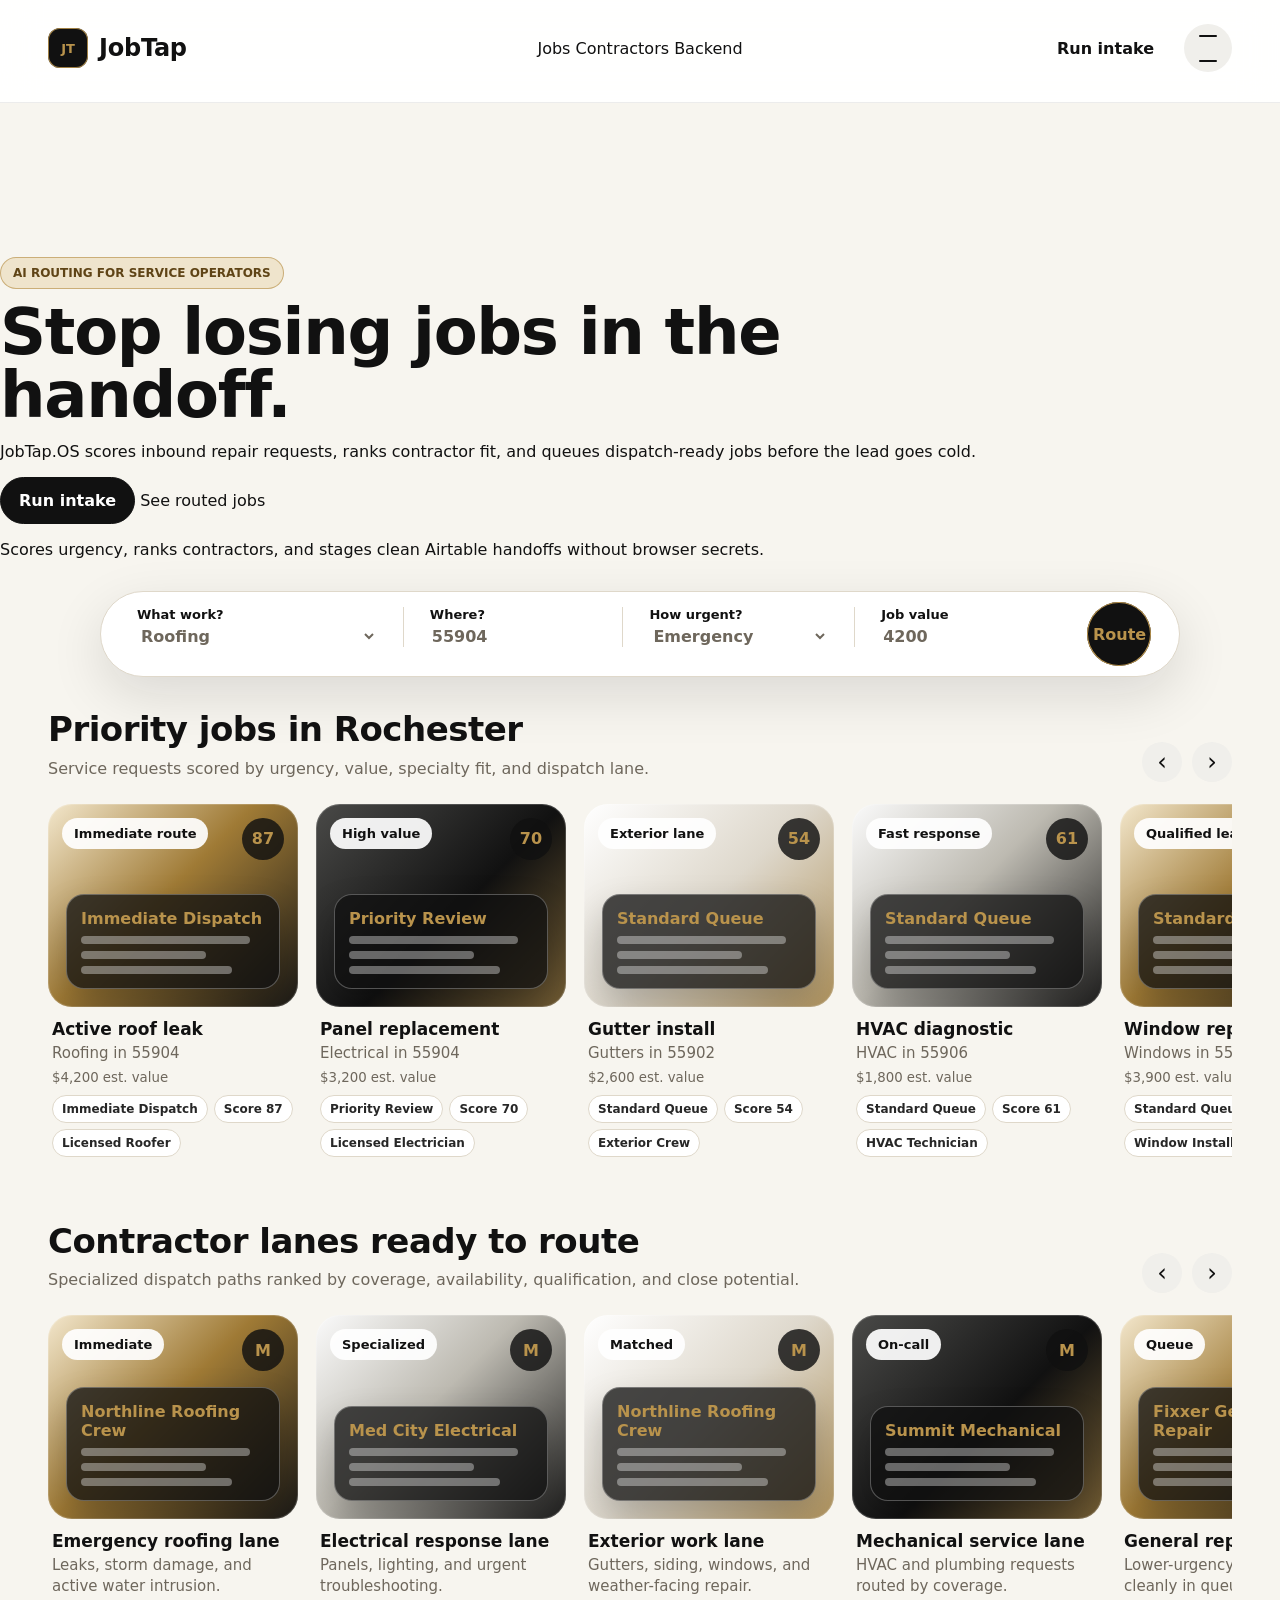
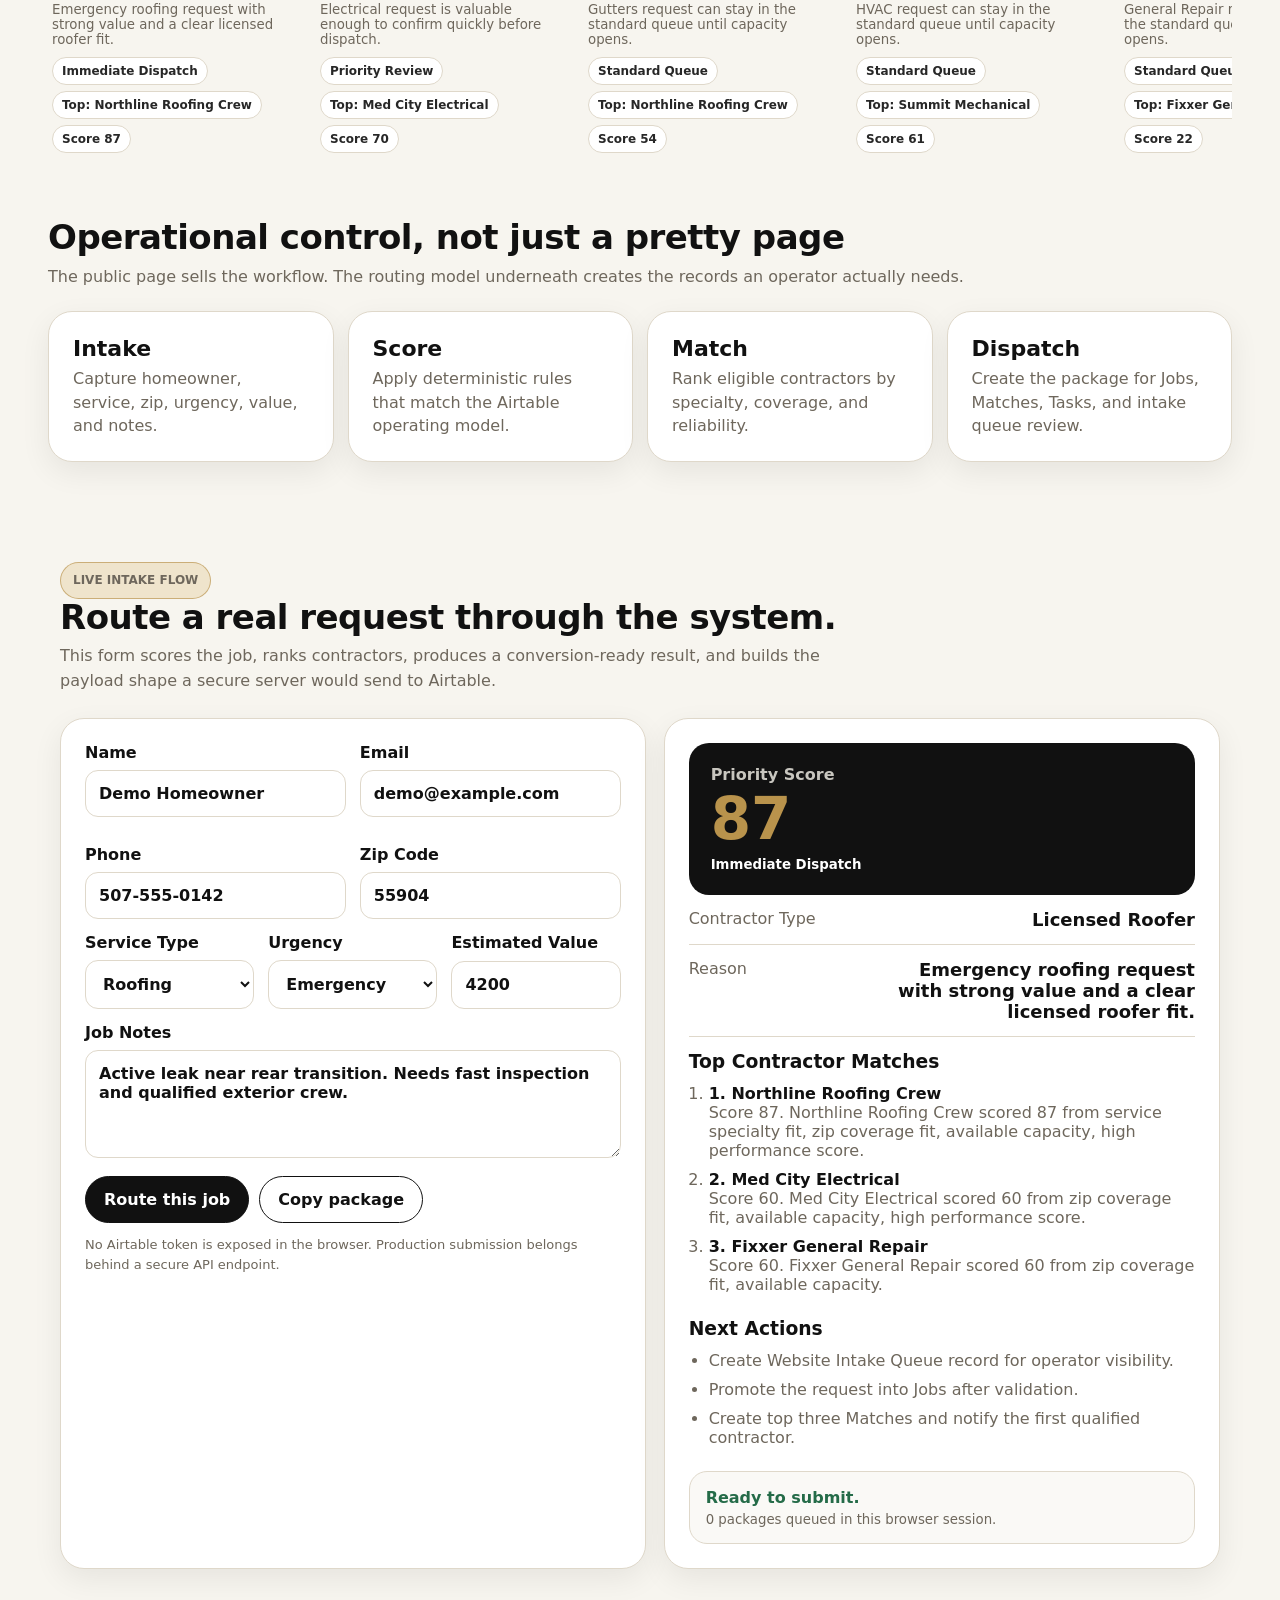
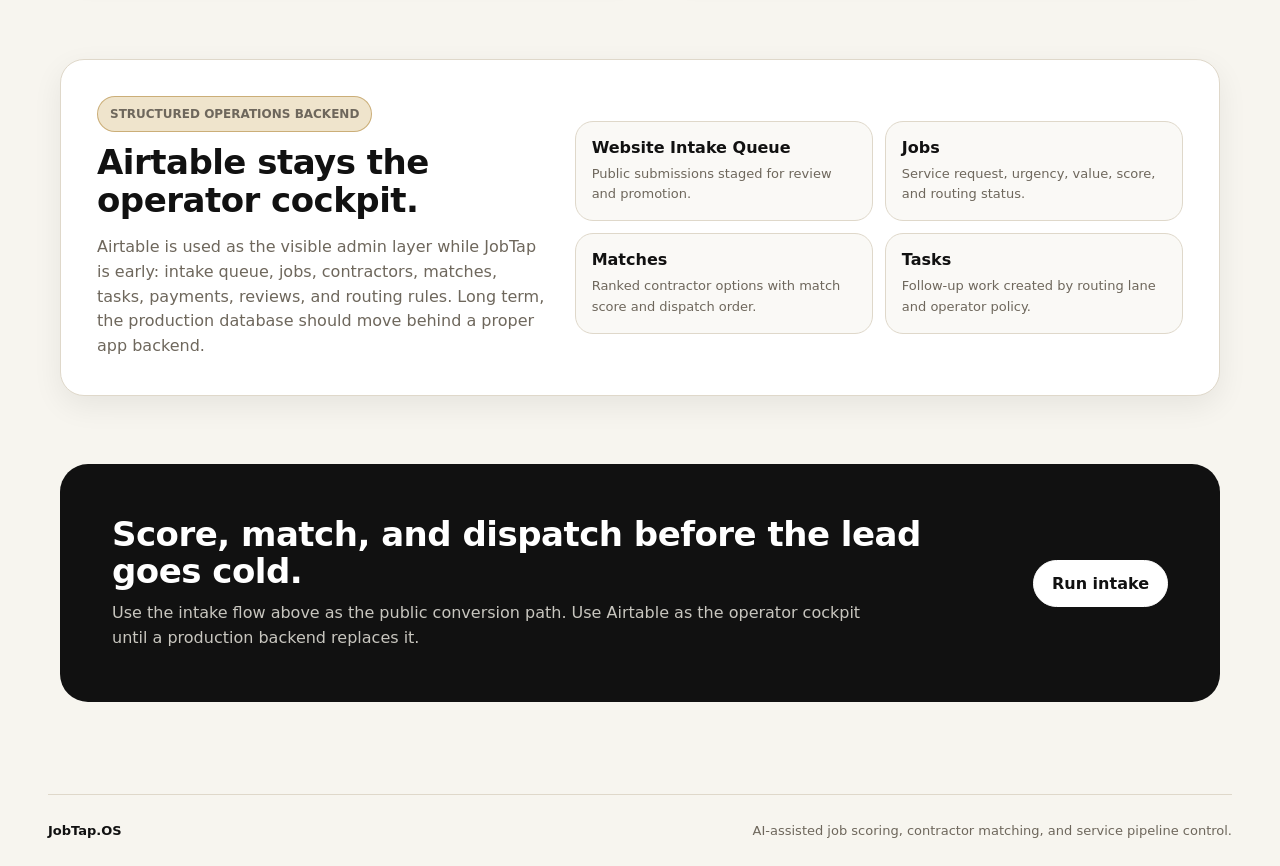
==== commit 1aa62d38: "Simplify hero and add interactive background layer" ====
--- a/index.html
+++ b/index.html
@@ -18,24 +18,14 @@
         <span class="brand-word">JobTap</span>
       </a>
 
-      <div class="category-tabs" aria-label="JobTap sections">
-        <a class="category-tab active" href="#priority-jobs-section">
-          <span class="tab-icon">J</span>
-          <span>Jobs</span>
-        </a>
-        <a class="category-tab" href="#contractor-lanes-section">
-          <span class="tab-icon">C</span>
-          <span>Contractors</span>
-        </a>
-        <a class="category-tab" href="#intake">
-          <span class="tab-icon">R</span>
-          <span>Routing</span>
-        </a>
+      <div class="nav-links" aria-label="JobTap sections">
+        <a href="#priority-jobs-section">Jobs</a>
+        <a href="#contractor-lanes-section">Contractors</a>
+        <a href="#backend">Backend</a>
       </div>
 
       <div class="nav-actions">
-        <a href="#intake">Run intake</a>
-        <a class="round-action" href="#backend" aria-label="View backend model">i</a>
+        <a class="nav-cta" href="#intake">Run intake</a>
         <button class="round-action menu-toggle" type="button" aria-expanded="false" aria-controls="mobile-menu" aria-label="Open menu">
           <span></span><span></span>
         </button>
@@ -45,59 +35,59 @@
     <div class="mobile-menu" id="mobile-menu" hidden>
       <a href="#priority-jobs-section">Priority jobs</a>
       <a href="#contractor-lanes-section">Contractor lanes</a>
+      <a href="#backend">Backend model</a>
       <a href="#intake">Run intake</a>
-      <a href="#backend">Backend model</a>
     </div>
-
-    <form class="routing-search" id="quick-route-form" aria-label="Quick job routing search">
-      <label>
-        <span>What work?</span>
-        <select name="serviceType">
-          <option>Roofing</option>
-          <option>Electrical</option>
-          <option>HVAC</option>
-          <option>Plumbing</option>
-          <option>General Repair</option>
-          <option>Gutters</option>
-          <option>Siding</option>
-          <option>Windows</option>
-        </select>
-      </label>
-      <label>
-        <span>Where?</span>
-        <input name="zipCode" value="55904" inputmode="numeric" aria-label="Zip code" />
-      </label>
-      <label>
-        <span>How urgent?</span>
-        <select name="urgency">
-          <option>Emergency</option>
-          <option>High</option>
-          <option>Medium</option>
-          <option>Low</option>
-        </select>
-      </label>
-      <label>
-        <span>Job value</span>
-        <input name="estimatedValue" type="number" min="100" step="100" value="4200" aria-label="Estimated value" />
-      </label>
-      <button class="search-button" type="submit" aria-label="Route job">Route</button>
-    </form>
   </header>
 
   <main id="top">
-    <section class="market-intro" aria-labelledby="hero-title">
-      <div>
+    <section class="hero" aria-labelledby="hero-title">
+      <canvas id="hero-canvas" class="hero-canvas" aria-hidden="true"></canvas>
+      <div class="hero-scrim"></div>
+      <div class="hero-content">
         <p class="eyebrow">AI routing for service operators</p>
         <h1 id="hero-title">Stop losing jobs in the handoff.</h1>
-      </div>
-      <div class="intro-copy">
-        <p>JobTap.OS turns inbound repair requests into scored, ranked, dispatch-ready work. It shows which jobs matter now, which contractor lane should get them, and what should happen next.</p>
-        <div class="intro-metrics" aria-label="Routing proof metrics">
-          <span><b>99</b> max route score</span>
-          <span><b>3</b> dispatch lanes</span>
-          <span><b>0</b> browser secrets</span>
-        </div>
-      </div>
+        <p class="hero-copy">JobTap.OS scores inbound repair requests, ranks contractor fit, and queues dispatch-ready jobs before the lead goes cold.</p>
+        <div class="hero-actions">
+          <a class="btn hero-btn" href="#intake">Run intake</a>
+          <a class="hero-link" href="#priority-jobs-section">See routed jobs</a>
+        </div>
+        <p class="hero-proof">Scores urgency, ranks contractors, and stages clean Airtable handoffs without browser secrets.</p>
+      </div>
+
+      <form class="routing-search hero-search" id="quick-route-form" aria-label="Quick job routing search">
+        <label>
+          <span>What work?</span>
+          <select name="serviceType">
+            <option>Roofing</option>
+            <option>Electrical</option>
+            <option>HVAC</option>
+            <option>Plumbing</option>
+            <option>General Repair</option>
+            <option>Gutters</option>
+            <option>Siding</option>
+            <option>Windows</option>
+          </select>
+        </label>
+        <label>
+          <span>Where?</span>
+          <input name="zipCode" value="55904" inputmode="numeric" aria-label="Zip code" />
+        </label>
+        <label>
+          <span>How urgent?</span>
+          <select name="urgency">
+            <option>Emergency</option>
+            <option>High</option>
+            <option>Medium</option>
+            <option>Low</option>
+          </select>
+        </label>
+        <label>
+          <span>Job value</span>
+          <input name="estimatedValue" type="number" min="100" step="100" value="4200" aria-label="Estimated value" />
+        </label>
+        <button class="search-button" type="submit" aria-label="Route job">Route</button>
+      </form>
     </section>
 
     <section id="priority-jobs-section" class="market-row" aria-labelledby="priority-title">
--- a/styles.css
+++ b/styles.css
@@ -1,17 +1,19 @@
 :root {
   --ink: #111111;
-  --soft-ink: #2b2b2b;
+  --soft-ink: #272727;
+  --paper: #f7f5ef;
   --panel: #ffffff;
-  --paper: #f8f7f3;
-  --line: #ded8cc;
-  --muted: #6d675d;
+  --line: #dfd8ca;
+  --muted: #6e675c;
   --gold: #b9934c;
-  --gold-deep: #8b6a2f;
-  --gold-soft: #eadfc7;
-  --platinum: #f1f0ec;
-  --silver: #c9c9c5;
-  --shadow: 0 18px 50px rgba(17, 17, 17, .12);
-  --radius-xl: 34px;
+  --gold-deep: #7d5d24;
+  --gold-soft: #efe4cc;
+  --platinum: #f0efeb;
+  --silver: #c8c6bf;
+  --success: #246b48;
+  --warning: #8a5c12;
+  --shadow: 0 18px 54px rgba(17, 17, 17, .12);
+  --soft-shadow: 0 10px 30px rgba(17, 17, 17, .07);
   font-family: Inter, ui-sans-serif, system-ui, -apple-system, BlinkMacSystemFont, "Segoe UI", sans-serif;
 }
 
@@ -21,13 +23,14 @@
 a { color: inherit; text-decoration: none; }
 button, input, select, textarea { font: inherit; }
 button { cursor: pointer; }
+:focus-visible { outline: 3px solid rgba(185, 147, 76, .45); outline-offset: 3px; }
 
 .site-header {
   position: sticky;
   top: 0;
   z-index: 20;
-  padding: 28px 48px 34px;
-  border-bottom: 1px solid var(--line);
+  padding: 24px 48px 30px;
+  border-bottom: 1px solid rgba(17, 17, 17, .08);
   background: rgba(255, 255, 255, .94);
   backdrop-filter: blur(18px);
 }
@@ -42,25 +45,26 @@
 .brand {
   display: flex;
   align-items: center;
-  gap: 10px;
-  color: var(--ink);
+  gap: 11px;
+  width: fit-content;
   font-size: 24px;
   font-weight: 900;
-  letter-spacing: -.01em;
 }
 
 .brand-mark {
-  width: 38px;
-  height: 38px;
+  width: 40px;
+  height: 40px;
   display: grid;
   place-items: center;
-  border-radius: 13px;
+  border-radius: 12px;
   background: var(--ink);
   color: var(--gold);
-  font-size: 14px;
-  font-weight: 900;
-  box-shadow: inset 0 0 0 1px var(--gold);
-}
+  font-size: 13px;
+  font-weight: 900;
+  box-shadow: inset 0 0 0 1px rgba(185, 147, 76, .85);
+}
+
+.brand-word { letter-spacing: -.01em; }
 
 .category-tabs {
   display: flex;
@@ -75,30 +79,32 @@
   justify-items: center;
   gap: 6px;
   color: var(--muted);
-  font-weight: 800;
-}
-
+  font-weight: 850;
+  transition: color .18s ease, transform .18s ease;
+}
+
+.category-tab:hover { color: var(--ink); transform: translateY(-1px); }
 .category-tab.active { color: var(--ink); }
 .category-tab.active::after {
   content: "";
   position: absolute;
-  left: -6px;
-  right: -6px;
-  bottom: -18px;
+  left: -8px;
+  right: -8px;
+  bottom: -16px;
   height: 3px;
   border-radius: 999px;
   background: var(--ink);
 }
 
 .tab-icon {
-  width: 38px;
-  height: 38px;
+  width: 40px;
+  height: 40px;
   display: grid;
   place-items: center;
-  border-radius: 12px;
+  border-radius: 13px;
   background: var(--platinum);
   color: var(--gold-deep);
-  font-size: 12px;
+  font-size: 13px;
   font-weight: 900;
 }
 
@@ -107,8 +113,16 @@
   align-items: center;
   justify-content: flex-end;
   gap: 14px;
-  font-weight: 800;
-}
+  font-weight: 850;
+}
+
+.nav-actions > a:first-child {
+  padding: 12px 16px;
+  border-radius: 999px;
+  transition: background .18s ease;
+}
+
+.nav-actions > a:first-child:hover { background: var(--platinum); }
 
 .round-action {
   width: 48px;
@@ -122,14 +136,42 @@
   font-weight: 900;
 }
 
+.menu-toggle { gap: 4px; }
+.menu-toggle span {
+  width: 18px;
+  height: 2px;
+  display: block;
+  border-radius: 999px;
+  background: var(--ink);
+}
+
+.mobile-menu {
+  display: none;
+  margin-top: 18px;
+  padding: 14px;
+  border: 1px solid var(--line);
+  border-radius: 18px;
+  background: var(--panel);
+  box-shadow: var(--soft-shadow);
+}
+
+.mobile-menu a {
+  display: block;
+  padding: 12px 10px;
+  border-radius: 12px;
+  font-weight: 800;
+}
+
+.mobile-menu a:hover { background: var(--platinum); }
+
 .routing-search {
-  width: min(1070px, calc(100vw - 64px));
+  width: min(1080px, calc(100vw - 64px));
   min-height: 86px;
   display: grid;
-  grid-template-columns: 1.25fr 1fr 1fr 1fr 68px;
+  grid-template-columns: 1.2fr .9fr .95fr .95fr 82px;
   align-items: center;
   gap: 0;
-  margin: 34px auto 0;
+  margin: 32px auto 0;
   padding: 10px;
   border: 1px solid var(--line);
   border-radius: 999px;
@@ -141,7 +183,7 @@
   min-width: 0;
   display: grid;
   gap: 4px;
-  padding: 0 28px;
+  padding: 0 26px;
   border-right: 1px solid var(--line);
 }
 
@@ -159,8 +201,8 @@
 }
 
 .search-button {
-  width: 58px;
-  height: 58px;
+  width: 64px;
+  height: 64px;
   border: 0;
   border-radius: 999px;
   background: var(--ink);
@@ -173,7 +215,7 @@
 .market-intro {
   width: min(1680px, calc(100vw - 96px));
   display: grid;
-  grid-template-columns: 1fr minmax(300px, 560px);
+  grid-template-columns: 1fr minmax(310px, 600px);
   gap: 42px;
   align-items: end;
   margin: 46px auto 18px;
@@ -183,26 +225,26 @@
   width: fit-content;
   margin: 0 0 12px;
   padding: 8px 12px;
-  border: 1px solid var(--gold);
+  border: 1px solid rgba(185, 147, 76, .65);
   border-radius: 999px;
   background: var(--gold-soft);
-  color: #5c4315;
+  color: #5f4416;
   font-size: 12px;
   font-weight: 900;
   text-transform: uppercase;
 }
 
 h1 {
-  max-width: 760px;
+  max-width: 820px;
   margin: 0;
-  font-size: clamp(42px, 5vw, 74px);
+  font-size: clamp(44px, 5vw, 78px);
   line-height: .98;
   letter-spacing: -.02em;
 }
 
 h2 {
   margin: 0;
-  font-size: clamp(25px, 3vw, 32px);
+  font-size: clamp(25px, 3vw, 34px);
   line-height: 1.1;
   letter-spacing: -.015em;
 }
@@ -212,7 +254,28 @@
 .row-head p,
 .section-head p,
 .backend-card p,
-.cta p { color: var(--muted); line-height: 1.55; }
+.cta p,
+.form-note { color: var(--muted); line-height: 1.55; }
+
+.intro-copy p { margin: 0; font-size: 18px; }
+.intro-metrics {
+  display: grid;
+  grid-template-columns: repeat(3, 1fr);
+  gap: 10px;
+  margin-top: 18px;
+}
+
+.intro-metrics span {
+  min-width: 0;
+  padding: 14px;
+  border: 1px solid var(--line);
+  border-radius: 18px;
+  background: rgba(255, 255, 255, .72);
+  color: var(--muted);
+  font-size: 13px;
+}
+
+.intro-metrics b { display: block; color: var(--ink); font-size: 24px; }
 
 .market-row {
   width: min(1680px, calc(100vw - 96px));
@@ -229,22 +292,26 @@
 }
 
 .row-head p { margin: 8px 0 0; }
-.row-controls { display: flex; gap: 10px; color: var(--muted); }
-.row-controls span {
-  width: 38px;
-  height: 38px;
+.row-controls { display: flex; gap: 10px; }
+.row-controls button {
+  width: 40px;
+  height: 40px;
   display: grid;
   place-items: center;
+  border: 0;
   border-radius: 999px;
   background: var(--platinum);
+  color: var(--ink);
   font-size: 24px;
-}
+  transition: transform .18s ease, background .18s ease;
+}
+.row-controls button:hover { transform: translateY(-1px); background: #e8e5dd; }
 
 .card-scroller {
   display: grid;
   grid-auto-flow: column;
-  grid-auto-columns: minmax(230px, 1fr);
-  gap: 16px;
+  grid-auto-columns: minmax(250px, 1fr);
+  gap: 18px;
   overflow-x: auto;
   overscroll-behavior-inline: contain;
   scroll-snap-type: inline mandatory;
@@ -255,67 +322,97 @@
 .card-scroller::-webkit-scrollbar-thumb { background: var(--silver); border-radius: 999px; }
 
 .listing-card {
-  min-width: 230px;
+  min-width: 250px;
   scroll-snap-align: start;
 }
 
 .card-media {
   position: relative;
-  aspect-ratio: 1.05 / .88;
+  aspect-ratio: 1.08 / .88;
   overflow: hidden;
   border-radius: 24px;
-  background:
-    linear-gradient(135deg, rgba(185, 147, 76, .18), rgba(17, 17, 17, .78)),
-    repeating-linear-gradient(45deg, rgba(255,255,255,.14) 0 2px, transparent 2px 16px),
-    var(--ink);
-}
-
-.card-media::after {
-  content: "";
+  background: linear-gradient(145deg, #141414, #2b2518 55%, #b9934c 160%);
+  box-shadow: inset 0 0 0 1px rgba(255, 255, 255, .18);
+}
+
+.card-media.gold { background: linear-gradient(135deg, #f3e7cc, #9f7a35 46%, #151515 102%); }
+.card-media.silver { background: linear-gradient(135deg, #fafafa, #bdbab1 45%, #111 104%); }
+.card-media.black { background: linear-gradient(135deg, #4a4a48, #111 55%, #b9934c 132%); }
+.card-media.platinum { background: linear-gradient(135deg, #ffffff, #ded8cc 50%, #9f7a35 118%); }
+
+.media-shell {
   position: absolute;
-  inset: 18% 14% 12%;
-  border: 1px solid rgba(255, 255, 255, .26);
+  left: 18px;
+  right: 18px;
+  bottom: 18px;
+  padding: 14px;
+  border: 1px solid rgba(255, 255, 255, .28);
   border-radius: 18px;
-  box-shadow: 0 18px 44px rgba(0, 0, 0, .26);
-}
-
-.card-media.gold { background: linear-gradient(135deg, #f0e6d0, #9f7a35 44%, #111 100%); }
-.card-media.silver { background: linear-gradient(135deg, #f7f7f5, #bbb 45%, #111 100%); }
-.card-media.black { background: linear-gradient(135deg, #4a4a48, #111 55%, #b9934c 130%); }
-.card-media.platinum { background: linear-gradient(135deg, #ffffff, #ddd8ce 48%, #9f7a35 110%); }
+  background: rgba(17, 17, 17, .76);
+  color: #fff;
+  box-shadow: 0 18px 36px rgba(0, 0, 0, .22);
+}
+
+.media-shell b { display: block; margin-bottom: 8px; color: var(--gold); }
+.media-bars { display: grid; gap: 7px; }
+.media-bars span {
+  display: block;
+  height: 8px;
+  border-radius: 999px;
+  background: rgba(255, 255, 255, .36);
+}
+.media-bars span:nth-child(1) { width: 92%; }
+.media-bars span:nth-child(2) { width: 68%; }
+.media-bars span:nth-child(3) { width: 82%; }
+
+.card-badge,
+.card-save {
+  position: absolute;
+  z-index: 1;
+  border-radius: 999px;
+  font-weight: 900;
+}
 
 .card-badge {
-  position: absolute;
   top: 14px;
   left: 14px;
-  z-index: 1;
   padding: 8px 12px;
-  border-radius: 999px;
-  background: rgba(255, 255, 255, .9);
+  background: rgba(255, 255, 255, .92);
   color: var(--ink);
   font-size: 13px;
-  font-weight: 900;
 }
 
 .card-save {
-  position: absolute;
   top: 14px;
   right: 14px;
-  z-index: 1;
-  width: 34px;
-  height: 34px;
+  width: 42px;
+  height: 42px;
   display: grid;
   place-items: center;
-  border-radius: 999px;
-  background: rgba(17, 17, 17, .78);
+  background: rgba(17, 17, 17, .82);
   color: var(--gold);
-  font-weight: 900;
 }
 
 .card-copy { padding: 12px 4px 0; }
 .card-copy b { display: block; margin-bottom: 4px; font-size: 17px; }
-.card-copy span { color: var(--muted); font-size: 15px; }
-.card-copy small { display: block; margin-top: 4px; color: var(--muted); }
+.card-copy span { display: block; color: var(--muted); font-size: 15px; line-height: 1.38; }
+.card-copy small { display: block; margin-top: 6px; color: var(--muted); }
+.card-metrics {
+  display: flex;
+  flex-wrap: wrap;
+  gap: 6px;
+  margin-top: 10px;
+}
+.card-metrics em {
+  padding: 6px 9px;
+  border-radius: 999px;
+  background: #fff;
+  border: 1px solid var(--line);
+  color: var(--soft-ink);
+  font-size: 12px;
+  font-style: normal;
+  font-weight: 850;
+}
 
 .proof-strip {
   display: grid;
@@ -329,35 +426,40 @@
   border: 1px solid var(--line);
   border-radius: 24px;
   background: var(--panel);
-  box-shadow: 0 10px 28px rgba(17, 17, 17, .06);
+  box-shadow: var(--soft-shadow);
 }
 
 .proof-strip article { padding: 24px; }
 .proof-strip b { display: block; margin-bottom: 6px; font-size: 22px; }
-.proof-strip span { color: var(--muted); }
+.proof-strip span { color: var(--muted); line-height: 1.45; }
 
 .section {
   width: min(1160px, calc(100vw - 96px));
   margin: 0 auto;
-  padding: 64px 0 20px;
-}
-
-.demo-section { padding-top: 80px; }
-.section-head { max-width: 780px; margin-bottom: 24px; }
+  padding: 74px 0 20px;
+}
+
+.section-head { max-width: 790px; margin-bottom: 24px; }
 .section-head p { margin: 8px 0 0; }
-.simulator { display: grid; grid-template-columns: .9fr 1.1fr; gap: 18px; align-items: stretch; }
+.simulator { display: grid; grid-template-columns: 1fr .95fr; gap: 18px; align-items: stretch; }
 .panel { padding: 24px; }
-label { display: block; margin: 14px 0 8px; font-weight: 800; }
+.field-grid { display: grid; gap: 14px; }
+.two-col { grid-template-columns: repeat(2, 1fr); }
+.three-col { grid-template-columns: repeat(3, 1fr); }
+label { display: grid; gap: 8px; margin-bottom: 14px; font-weight: 850; }
 .panel input,
 .panel select,
 .panel textarea {
   width: 100%;
   border: 1px solid var(--line);
-  border-radius: 12px;
+  border-radius: 13px;
   background: #ffffff;
-  padding: 12px;
-}
-textarea { min-height: 96px; resize: vertical; }
+  color: var(--ink);
+  padding: 13px;
+}
+textarea { min-height: 108px; resize: vertical; }
+.form-actions { display: flex; flex-wrap: wrap; gap: 10px; align-items: center; margin-top: 18px; }
+.form-note { margin: 12px 0 0; font-size: 13px; }
 .btn {
   display: inline-flex;
   justify-content: center;
@@ -369,14 +471,36 @@
   padding: 13px 18px;
   font-weight: 900;
 }
+.btn.secondary { background: #fff; color: var(--ink); }
 .btn.light { background: #ffffff; color: var(--ink); border-color: #ffffff; }
-.form-btn { margin-top: 18px; }
 .result-panel { display: grid; gap: 14px; }
+.score-card {
+  padding: 22px;
+  border-radius: 20px;
+  background: var(--ink);
+  color: #fff;
+}
+.score-card span { display: block; color: var(--silver); font-weight: 850; }
+.score-card strong { display: block; margin: 6px 0; color: var(--gold); font-size: 58px; line-height: 1; }
+.score-card small { font-weight: 900; }
 .result-row { display: flex; justify-content: space-between; gap: 16px; border-bottom: 1px solid var(--line); padding-bottom: 14px; }
-.result-row strong { max-width: 62%; text-align: right; font-size: 20px; }
-.match-list { margin: 0; padding-left: 20px; color: var(--muted); }
-.match-list li { margin-bottom: 10px; }
+.result-row span { color: var(--muted); }
+.result-row strong { max-width: 62%; text-align: right; font-size: 18px; }
+.match-list,
+.action-list { margin: 0; padding-left: 20px; color: var(--muted); }
+.match-list li,
+.action-list li { margin-bottom: 10px; }
 .match-list strong { color: var(--ink); }
+.queue-card {
+  display: grid;
+  gap: 5px;
+  padding: 16px;
+  border: 1px solid var(--line);
+  border-radius: 18px;
+  background: #faf9f6;
+}
+.queue-card span { color: var(--success); font-weight: 900; }
+.queue-card small { color: var(--muted); }
 .backend-section { padding-top: 70px; }
 .backend-card { padding: 36px; display: grid; grid-template-columns: .85fr 1.15fr; gap: 28px; align-items: center; }
 .backend-card p:not(.eyebrow) { margin-bottom: 0; }
@@ -397,8 +521,19 @@
   color: #ffffff;
 }
 .cta h2 { color: #ffffff; }
-.cta p { max-width: 680px; margin: 10px 0 0; color: var(--silver); }
-.footer { width: min(1680px, calc(100vw - 96px)); margin: 0 auto; padding: 28px 0; border-top: 1px solid var(--line); color: var(--muted); font-size: 13px; }
+.cta p { max-width: 760px; margin: 10px 0 0; color: var(--silver); }
+.footer {
+  width: min(1680px, calc(100vw - 96px));
+  display: flex;
+  justify-content: space-between;
+  gap: 18px;
+  margin: 0 auto;
+  padding: 28px 0;
+  border-top: 1px solid var(--line);
+  color: var(--muted);
+  font-size: 13px;
+}
+.footer span:first-child { color: var(--ink); font-weight: 900; }
 
 @media (max-width: 1050px) {
   .site-header { padding: 22px 20px 26px; }
@@ -406,23 +541,29 @@
   .category-tabs { order: 3; grid-column: 1 / -1; gap: 24px; }
   .routing-search { width: calc(100vw - 32px); grid-template-columns: 1fr 1fr; border-radius: 28px; }
   .routing-search label { min-height: 66px; border-right: 0; border-bottom: 1px solid var(--line); }
+  .routing-search label:nth-of-type(3), .routing-search label:nth-of-type(4) { border-bottom: 0; }
   .search-button { width: auto; grid-column: 1 / -1; }
   .market-intro, .market-row, .section, .cta, .footer { width: calc(100vw - 32px); }
   .market-intro, .simulator, .backend-card, .cta { grid-template-columns: 1fr; }
   .proof-strip, .backend-grid { grid-template-columns: repeat(2, 1fr); }
 }
 
-@media (max-width: 680px) {
-  .brand span:last-child { display: none; }
-  .nav-actions a:not(.round-action) { display: none; }
-  .category-tabs { justify-content: space-between; }
+@media (max-width: 720px) {
+  .brand-word { display: none; }
+  .nav-actions > a:first-child { display: none; }
+  .mobile-menu:not([hidden]) { display: block; }
+  .category-tabs { justify-content: space-between; gap: 12px; }
   .category-tab { font-size: 13px; }
   .routing-search { grid-template-columns: 1fr; }
-  .routing-search label { padding: 10px 18px; }
+  .routing-search label { padding: 10px 18px; border-bottom: 1px solid var(--line) !important; }
+  .routing-search label:nth-of-type(4) { border-bottom: 0 !important; }
   .market-intro { margin-top: 30px; }
-  .card-scroller { grid-auto-columns: 78%; }
+  .intro-metrics, .two-col, .three-col { grid-template-columns: 1fr; }
+  .card-scroller { grid-auto-columns: 82%; }
   .proof-strip, .backend-grid { grid-template-columns: 1fr; }
+  .row-head { align-items: flex-start; }
   .result-row { display: block; }
   .result-row strong { display: block; max-width: none; margin-top: 6px; text-align: left; }
   .cta { padding: 30px; }
-}
+  .footer { display: grid; }
+}
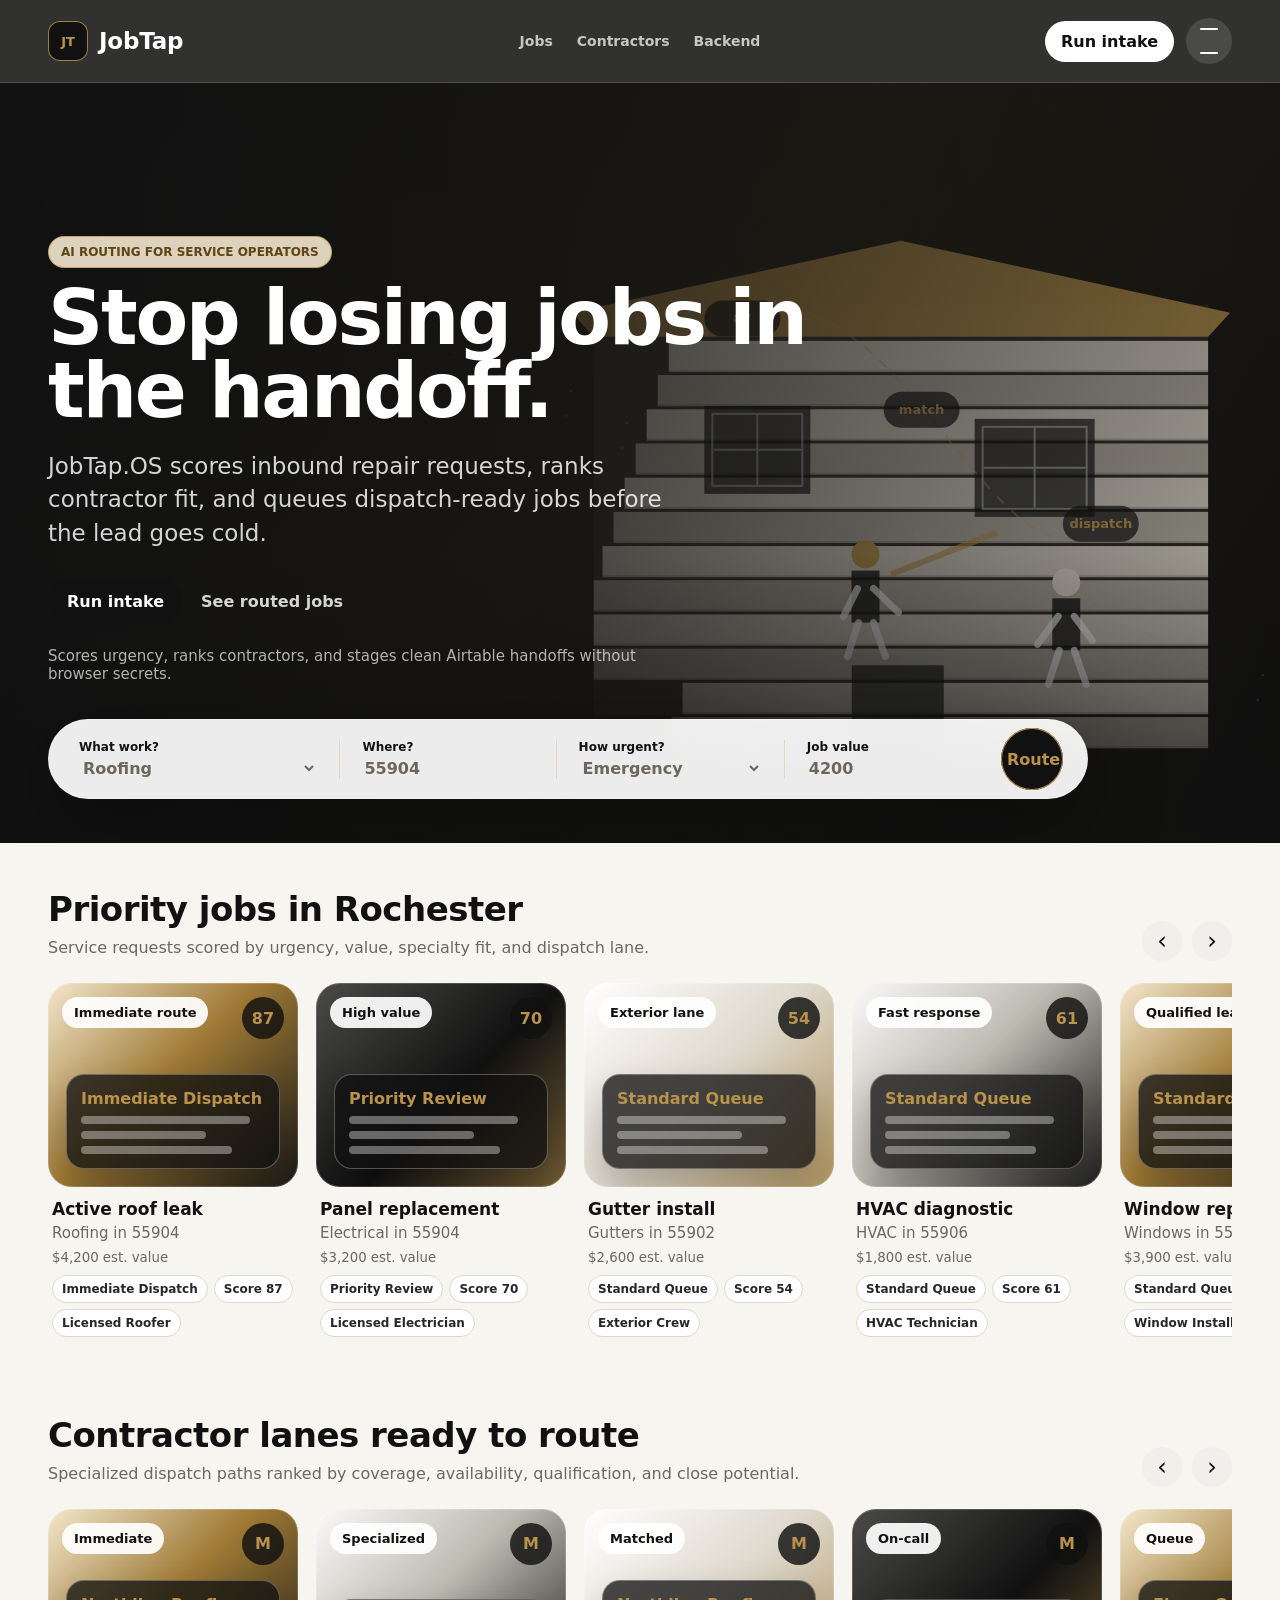
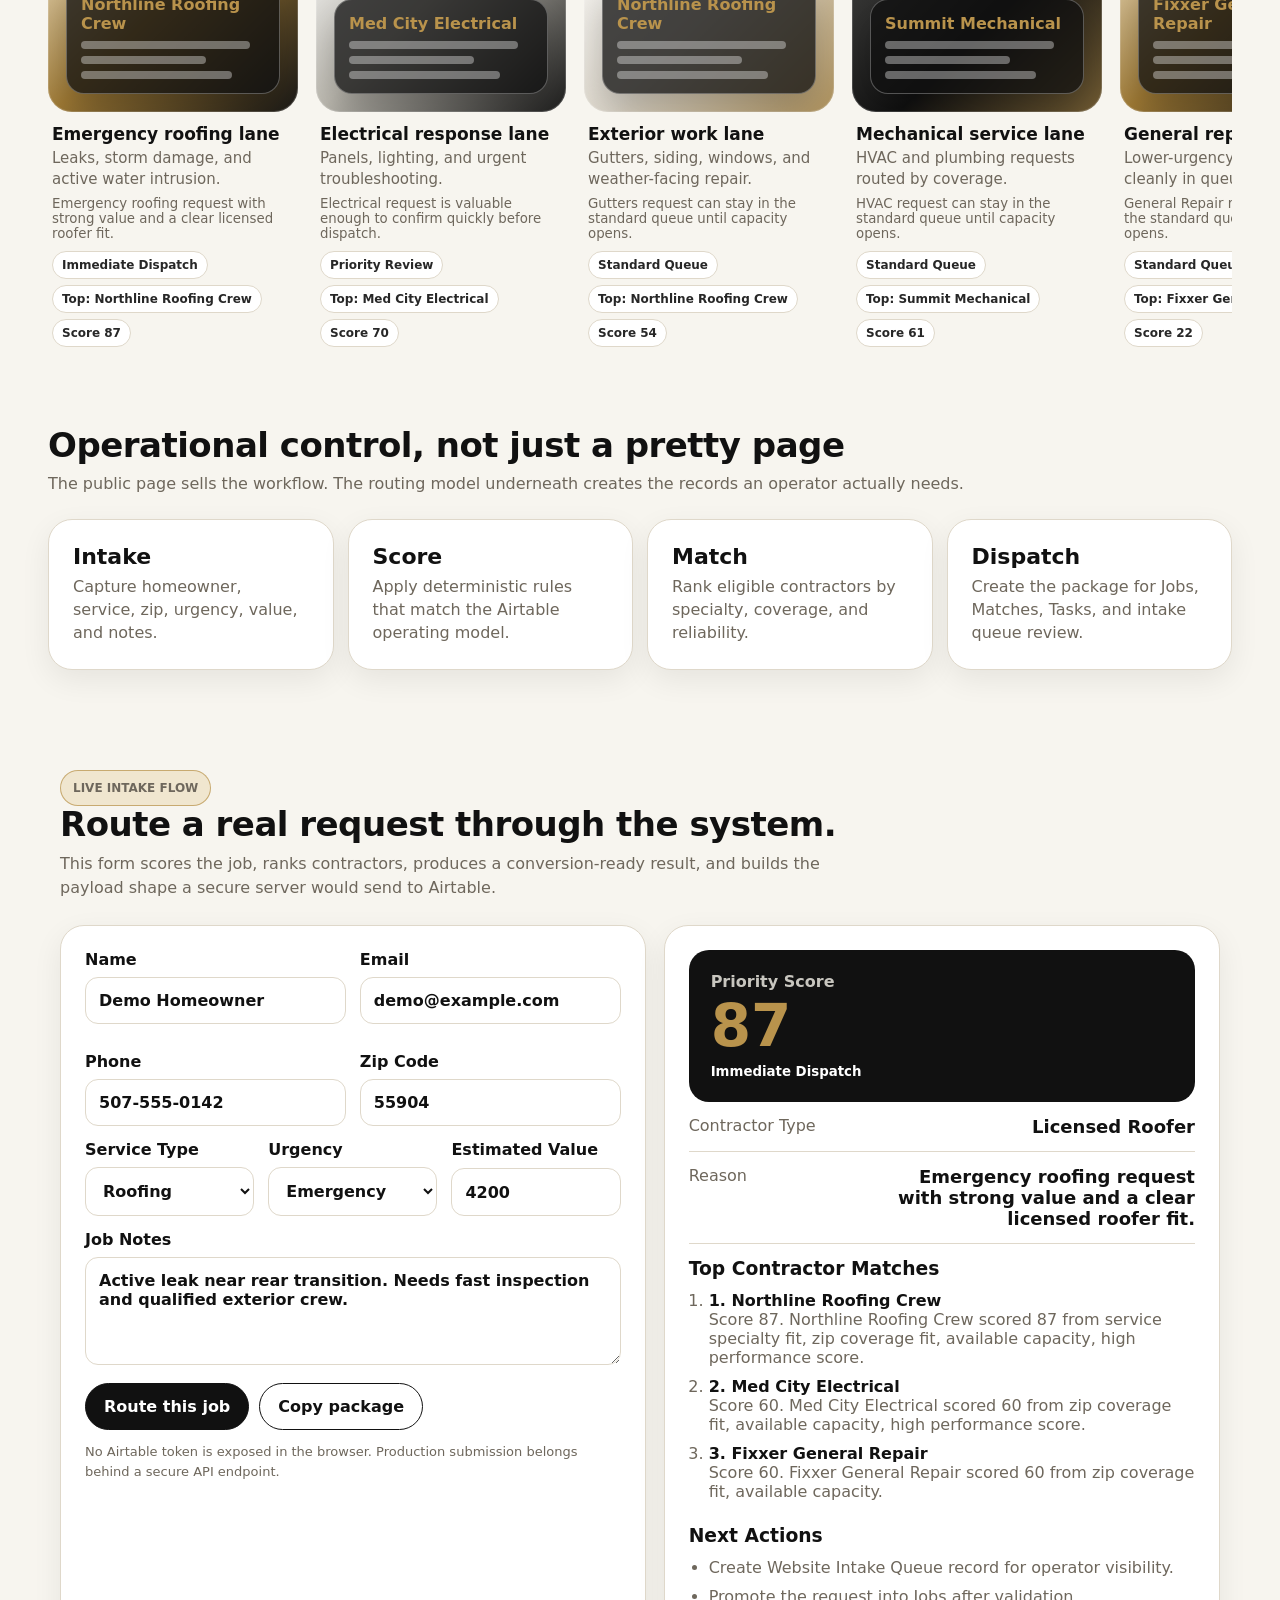
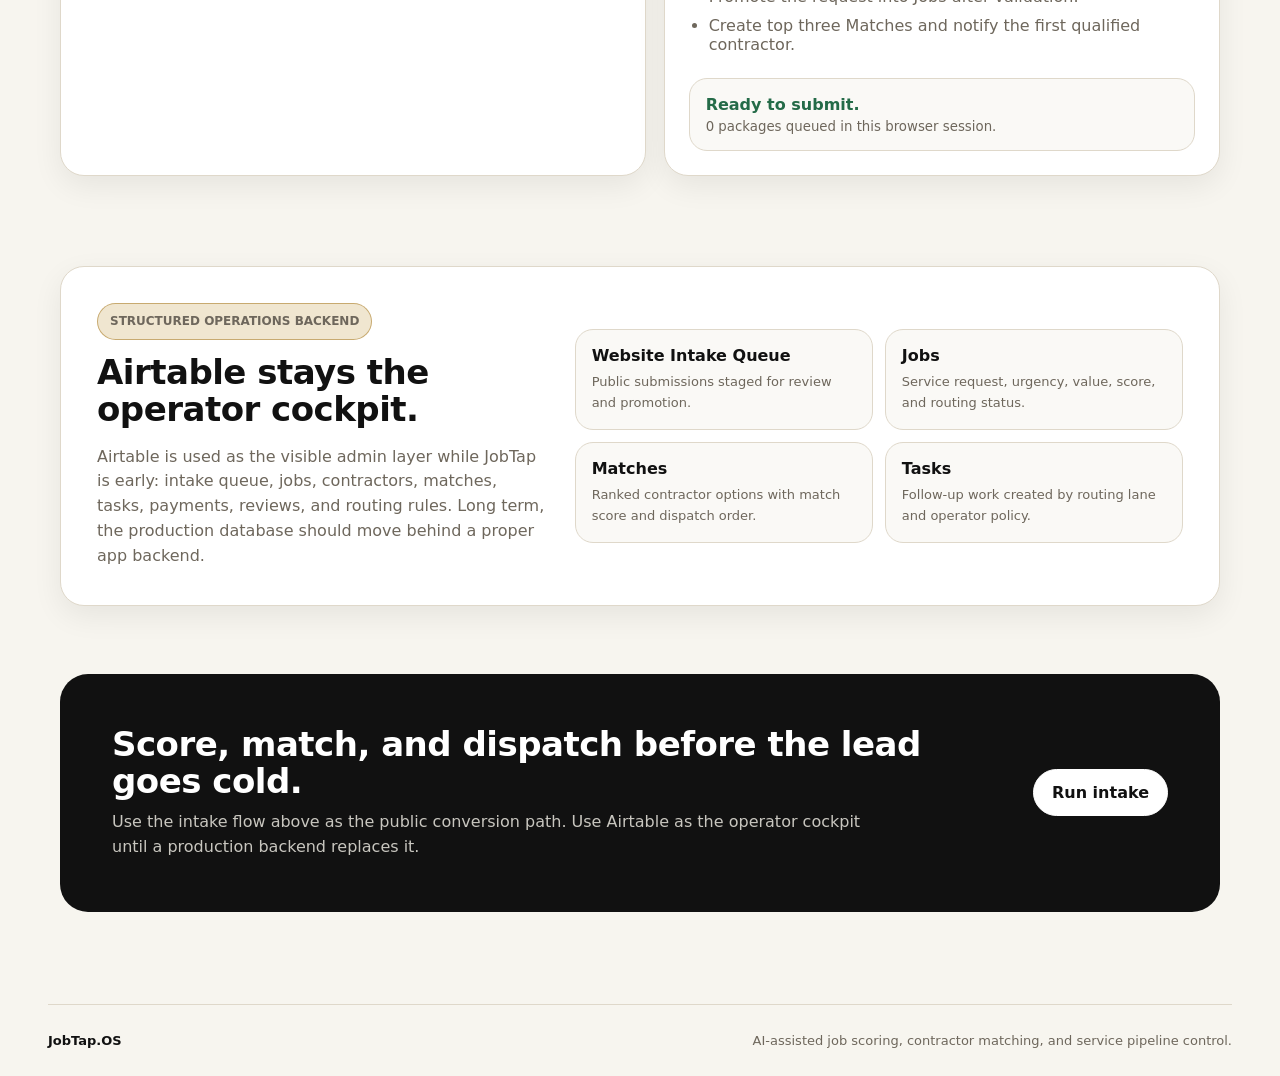
==== commit 56ad7718: "Load trade-specific card background styles" ====
--- a/index.html
+++ b/index.html
@@ -9,6 +9,7 @@
   <meta property="og:description" content="Score, match, and dispatch service jobs before the lead goes cold." />
   <meta property="og:type" content="website" />
   <link rel="stylesheet" href="styles.css" />
+  <link rel="stylesheet" href="src/tile-backgrounds.css" />
 </head>
 <body>
   <header class="site-header">
--- a/styles.css
+++ b/styles.css
@@ -11,7 +11,6 @@
   --platinum: #f0efeb;
   --silver: #c8c6bf;
   --success: #246b48;
-  --warning: #8a5c12;
   --shadow: 0 18px 54px rgba(17, 17, 17, .12);
   --soft-shadow: 0 10px 30px rgba(17, 17, 17, .07);
   font-family: Inter, ui-sans-serif, system-ui, -apple-system, BlinkMacSystemFont, "Segoe UI", sans-serif;
@@ -23,15 +22,16 @@
 a { color: inherit; text-decoration: none; }
 button, input, select, textarea { font: inherit; }
 button { cursor: pointer; }
-:focus-visible { outline: 3px solid rgba(185, 147, 76, .45); outline-offset: 3px; }
+:focus-visible { outline: 3px solid rgba(185, 147, 76, .5); outline-offset: 3px; }
 
 .site-header {
   position: sticky;
   top: 0;
-  z-index: 20;
-  padding: 24px 48px 30px;
-  border-bottom: 1px solid rgba(17, 17, 17, .08);
-  background: rgba(255, 255, 255, .94);
+  z-index: 30;
+  padding: 18px 48px;
+  border-bottom: 1px solid rgba(255, 255, 255, .16);
+  background: rgba(17, 17, 17, .86);
+  color: #fff;
   backdrop-filter: blur(18px);
 }
 
@@ -47,7 +47,7 @@
   align-items: center;
   gap: 11px;
   width: fit-content;
-  font-size: 24px;
+  font-size: 23px;
   font-weight: 900;
 }
 
@@ -65,74 +65,44 @@
 }
 
 .brand-word { letter-spacing: -.01em; }
-
-.category-tabs {
+.nav-links {
   display: flex;
-  align-items: flex-end;
+  align-items: center;
   justify-content: center;
-  gap: 42px;
-}
-
-.category-tab {
-  position: relative;
-  display: grid;
-  justify-items: center;
-  gap: 6px;
-  color: var(--muted);
+  gap: 24px;
+  color: rgba(255, 255, 255, .72);
+  font-size: 14px;
   font-weight: 850;
-  transition: color .18s ease, transform .18s ease;
-}
-
-.category-tab:hover { color: var(--ink); transform: translateY(-1px); }
-.category-tab.active { color: var(--ink); }
-.category-tab.active::after {
-  content: "";
-  position: absolute;
-  left: -8px;
-  right: -8px;
-  bottom: -16px;
-  height: 3px;
-  border-radius: 999px;
-  background: var(--ink);
-}
-
-.tab-icon {
-  width: 40px;
-  height: 40px;
-  display: grid;
-  place-items: center;
-  border-radius: 13px;
-  background: var(--platinum);
-  color: var(--gold-deep);
-  font-size: 13px;
-  font-weight: 900;
-}
+}
+.nav-links a,
+.nav-actions a { transition: color .18s ease, background .18s ease; }
+.nav-links a:hover { color: #fff; }
 
 .nav-actions {
   display: flex;
   align-items: center;
   justify-content: flex-end;
-  gap: 14px;
+  gap: 12px;
   font-weight: 850;
 }
 
-.nav-actions > a:first-child {
-  padding: 12px 16px;
-  border-radius: 999px;
-  transition: background .18s ease;
-}
-
-.nav-actions > a:first-child:hover { background: var(--platinum); }
+.nav-cta {
+  padding: 11px 16px;
+  border-radius: 999px;
+  background: #fff;
+  color: var(--ink);
+}
+.nav-cta:hover { background: var(--gold-soft); }
 
 .round-action {
-  width: 48px;
-  height: 48px;
+  width: 46px;
+  height: 46px;
   display: grid;
   place-items: center;
   border: 0;
   border-radius: 999px;
-  background: var(--platinum);
-  color: var(--ink);
+  background: rgba(255, 255, 255, .12);
+  color: #fff;
   font-weight: 900;
 }
 
@@ -142,53 +112,139 @@
   height: 2px;
   display: block;
   border-radius: 999px;
-  background: var(--ink);
+  background: currentColor;
 }
 
 .mobile-menu {
   display: none;
-  margin-top: 18px;
-  padding: 14px;
-  border: 1px solid var(--line);
+  margin-top: 14px;
+  padding: 12px;
+  border: 1px solid rgba(255, 255, 255, .14);
   border-radius: 18px;
-  background: var(--panel);
+  background: rgba(17, 17, 17, .94);
   box-shadow: var(--soft-shadow);
 }
-
 .mobile-menu a {
   display: block;
   padding: 12px 10px;
   border-radius: 12px;
   font-weight: 800;
 }
-
-.mobile-menu a:hover { background: var(--platinum); }
+.mobile-menu a:hover { background: rgba(255, 255, 255, .1); }
+
+.hero {
+  position: relative;
+  min-height: 760px;
+  display: grid;
+  align-content: end;
+  overflow: hidden;
+  padding: 110px 48px 44px;
+  background: var(--ink);
+  color: #fff;
+}
+.hero-canvas,
+.hero-scrim {
+  position: absolute;
+  inset: 0;
+}
+.hero-canvas {
+  width: 100%;
+  height: 100%;
+  background:
+    radial-gradient(circle at 70% 18%, rgba(185, 147, 76, .28), transparent 32%),
+    linear-gradient(135deg, #181818, #2a2418 52%, #0f0f0f);
+}
+.hero-scrim {
+  pointer-events: none;
+  background:
+    linear-gradient(90deg, rgba(17,17,17,.92) 0%, rgba(17,17,17,.72) 42%, rgba(17,17,17,.18) 100%),
+    linear-gradient(0deg, rgba(17,17,17,.74) 0%, rgba(17,17,17,.04) 38%, rgba(17,17,17,.28) 100%);
+}
+.hero-content,
+.hero-search {
+  position: relative;
+  z-index: 2;
+}
+.hero-content {
+  width: min(780px, 100%);
+  margin-bottom: 36px;
+}
+.eyebrow {
+  width: fit-content;
+  margin: 0 0 14px;
+  padding: 8px 12px;
+  border: 1px solid rgba(185, 147, 76, .72);
+  border-radius: 999px;
+  background: rgba(239, 228, 204, .92);
+  color: #5f4416;
+  font-size: 12px;
+  font-weight: 900;
+  text-transform: uppercase;
+}
+h1 {
+  max-width: 760px;
+  margin: 0;
+  color: #fff;
+  font-size: clamp(48px, 6vw, 92px);
+  line-height: .95;
+  letter-spacing: -.03em;
+}
+h2 {
+  margin: 0;
+  font-size: clamp(25px, 3vw, 34px);
+  line-height: 1.1;
+  letter-spacing: -.015em;
+}
+h3 { margin: 0 0 12px; }
+.hero-copy {
+  max-width: 640px;
+  margin: 22px 0 0;
+  color: rgba(255, 255, 255, .82);
+  font-size: clamp(18px, 2vw, 23px);
+  line-height: 1.45;
+}
+.hero-actions {
+  display: flex;
+  flex-wrap: wrap;
+  align-items: center;
+  gap: 18px;
+  margin-top: 28px;
+}
+.hero-btn { border-color: #fff; background: #fff; color: var(--ink); }
+.hero-link { color: rgba(255, 255, 255, .82); font-weight: 900; }
+.hero-link:hover { color: #fff; }
+.hero-proof {
+  max-width: 650px;
+  margin: 22px 0 0;
+  color: rgba(255, 255, 255, .68);
+  font-size: 15px;
+}
 
 .routing-search {
-  width: min(1080px, calc(100vw - 64px));
-  min-height: 86px;
-  display: grid;
-  grid-template-columns: 1.2fr .9fr .95fr .95fr 82px;
+  width: min(1040px, 100%);
+  min-height: 76px;
+  display: grid;
+  grid-template-columns: 1.18fr .9fr .95fr .9fr 78px;
   align-items: center;
   gap: 0;
-  margin: 32px auto 0;
-  padding: 10px;
-  border: 1px solid var(--line);
-  border-radius: 999px;
-  background: var(--panel);
-  box-shadow: var(--shadow);
-}
-
+  padding: 8px;
+  border: 1px solid rgba(255, 255, 255, .24);
+  border-radius: 999px;
+  background: rgba(255, 255, 255, .92);
+  color: var(--ink);
+  box-shadow: 0 24px 80px rgba(0, 0, 0, .35);
+  backdrop-filter: blur(16px);
+}
 .routing-search label {
   min-width: 0;
   display: grid;
   gap: 4px;
-  padding: 0 26px;
+  margin: 0;
+  padding: 0 22px;
   border-right: 1px solid var(--line);
 }
-
 .routing-search label:nth-of-type(4) { border-right: 0; }
-.routing-search span { font-size: 13px; font-weight: 900; }
+.routing-search span { font-size: 12px; font-weight: 900; }
 .routing-search input,
 .routing-search select {
   width: 100%;
@@ -198,11 +254,11 @@
   background: transparent;
   color: var(--muted);
   font-size: 16px;
-}
-
+  font-weight: 800;
+}
 .search-button {
-  width: 64px;
-  height: 64px;
+  width: 62px;
+  height: 62px;
   border: 0;
   border-radius: 999px;
   background: var(--ink);
@@ -212,77 +268,11 @@
 }
 
 main { padding-bottom: 46px; }
-.market-intro {
-  width: min(1680px, calc(100vw - 96px));
-  display: grid;
-  grid-template-columns: 1fr minmax(310px, 600px);
-  gap: 42px;
-  align-items: end;
-  margin: 46px auto 18px;
-}
-
-.eyebrow {
-  width: fit-content;
-  margin: 0 0 12px;
-  padding: 8px 12px;
-  border: 1px solid rgba(185, 147, 76, .65);
-  border-radius: 999px;
-  background: var(--gold-soft);
-  color: #5f4416;
-  font-size: 12px;
-  font-weight: 900;
-  text-transform: uppercase;
-}
-
-h1 {
-  max-width: 820px;
-  margin: 0;
-  font-size: clamp(44px, 5vw, 78px);
-  line-height: .98;
-  letter-spacing: -.02em;
-}
-
-h2 {
-  margin: 0;
-  font-size: clamp(25px, 3vw, 34px);
-  line-height: 1.1;
-  letter-spacing: -.015em;
-}
-
-h3 { margin: 0 0 12px; }
-.market-intro p:not(.eyebrow),
-.row-head p,
-.section-head p,
-.backend-card p,
-.cta p,
-.form-note { color: var(--muted); line-height: 1.55; }
-
-.intro-copy p { margin: 0; font-size: 18px; }
-.intro-metrics {
-  display: grid;
-  grid-template-columns: repeat(3, 1fr);
-  gap: 10px;
-  margin-top: 18px;
-}
-
-.intro-metrics span {
-  min-width: 0;
-  padding: 14px;
-  border: 1px solid var(--line);
-  border-radius: 18px;
-  background: rgba(255, 255, 255, .72);
-  color: var(--muted);
-  font-size: 13px;
-}
-
-.intro-metrics b { display: block; color: var(--ink); font-size: 24px; }
-
 .market-row {
   width: min(1680px, calc(100vw - 96px));
   margin: 0 auto;
-  padding: 34px 0 18px;
-}
-
+  padding: 48px 0 18px;
+}
 .row-head {
   display: flex;
   justify-content: space-between;
@@ -290,7 +280,11 @@
   align-items: end;
   margin-bottom: 22px;
 }
-
+.row-head p,
+.section-head p,
+.backend-card p,
+.cta p,
+.form-note { color: var(--muted); line-height: 1.55; }
 .row-head p { margin: 8px 0 0; }
 .row-controls { display: flex; gap: 10px; }
 .row-controls button {
@@ -317,15 +311,9 @@
   scroll-snap-type: inline mandatory;
   padding-bottom: 14px;
 }
-
 .card-scroller::-webkit-scrollbar { height: 8px; }
 .card-scroller::-webkit-scrollbar-thumb { background: var(--silver); border-radius: 999px; }
-
-.listing-card {
-  min-width: 250px;
-  scroll-snap-align: start;
-}
-
+.listing-card { min-width: 250px; scroll-snap-align: start; }
 .card-media {
   position: relative;
   aspect-ratio: 1.08 / .88;
@@ -334,12 +322,10 @@
   background: linear-gradient(145deg, #141414, #2b2518 55%, #b9934c 160%);
   box-shadow: inset 0 0 0 1px rgba(255, 255, 255, .18);
 }
-
 .card-media.gold { background: linear-gradient(135deg, #f3e7cc, #9f7a35 46%, #151515 102%); }
 .card-media.silver { background: linear-gradient(135deg, #fafafa, #bdbab1 45%, #111 104%); }
 .card-media.black { background: linear-gradient(135deg, #4a4a48, #111 55%, #b9934c 132%); }
 .card-media.platinum { background: linear-gradient(135deg, #ffffff, #ded8cc 50%, #9f7a35 118%); }
-
 .media-shell {
   position: absolute;
   left: 18px;
@@ -352,7 +338,6 @@
   color: #fff;
   box-shadow: 0 18px 36px rgba(0, 0, 0, .22);
 }
-
 .media-shell b { display: block; margin-bottom: 8px; color: var(--gold); }
 .media-bars { display: grid; gap: 7px; }
 .media-bars span {
@@ -364,15 +349,8 @@
 .media-bars span:nth-child(1) { width: 92%; }
 .media-bars span:nth-child(2) { width: 68%; }
 .media-bars span:nth-child(3) { width: 82%; }
-
 .card-badge,
-.card-save {
-  position: absolute;
-  z-index: 1;
-  border-radius: 999px;
-  font-weight: 900;
-}
-
+.card-save { position: absolute; z-index: 1; border-radius: 999px; font-weight: 900; }
 .card-badge {
   top: 14px;
   left: 14px;
@@ -381,7 +359,6 @@
   color: var(--ink);
   font-size: 13px;
 }
-
 .card-save {
   top: 14px;
   right: 14px;
@@ -392,17 +369,11 @@
   background: rgba(17, 17, 17, .82);
   color: var(--gold);
 }
-
 .card-copy { padding: 12px 4px 0; }
 .card-copy b { display: block; margin-bottom: 4px; font-size: 17px; }
 .card-copy span { display: block; color: var(--muted); font-size: 15px; line-height: 1.38; }
 .card-copy small { display: block; margin-top: 6px; color: var(--muted); }
-.card-metrics {
-  display: flex;
-  flex-wrap: wrap;
-  gap: 6px;
-  margin-top: 10px;
-}
+.card-metrics { display: flex; flex-wrap: wrap; gap: 6px; margin-top: 10px; }
 .card-metrics em {
   padding: 6px 9px;
   border-radius: 999px;
@@ -414,12 +385,7 @@
   font-weight: 850;
 }
 
-.proof-strip {
-  display: grid;
-  grid-template-columns: repeat(4, 1fr);
-  gap: 14px;
-}
-
+.proof-strip { display: grid; grid-template-columns: repeat(4, 1fr); gap: 14px; }
 .proof-strip article,
 .panel,
 .backend-card {
@@ -428,7 +394,6 @@
   background: var(--panel);
   box-shadow: var(--soft-shadow);
 }
-
 .proof-strip article { padding: 24px; }
 .proof-strip b { display: block; margin-bottom: 6px; font-size: 22px; }
 .proof-strip span { color: var(--muted); line-height: 1.45; }
@@ -438,7 +403,6 @@
   margin: 0 auto;
   padding: 74px 0 20px;
 }
-
 .section-head { max-width: 790px; margin-bottom: 24px; }
 .section-head p { margin: 8px 0 0; }
 .simulator { display: grid; grid-template-columns: 1fr .95fr; gap: 18px; align-items: stretch; }
@@ -474,12 +438,7 @@
 .btn.secondary { background: #fff; color: var(--ink); }
 .btn.light { background: #ffffff; color: var(--ink); border-color: #ffffff; }
 .result-panel { display: grid; gap: 14px; }
-.score-card {
-  padding: 22px;
-  border-radius: 20px;
-  background: var(--ink);
-  color: #fff;
-}
+.score-card { padding: 22px; border-radius: 20px; background: var(--ink); color: #fff; }
 .score-card span { display: block; color: var(--silver); font-weight: 850; }
 .score-card strong { display: block; margin: 6px 0; color: var(--gold); font-size: 58px; line-height: 1; }
 .score-card small { font-weight: 900; }
@@ -536,29 +495,28 @@
 .footer span:first-child { color: var(--ink); font-weight: 900; }
 
 @media (max-width: 1050px) {
-  .site-header { padding: 22px 20px 26px; }
+  .site-header { padding: 16px 20px; }
   .nav { grid-template-columns: 1fr auto; }
-  .category-tabs { order: 3; grid-column: 1 / -1; gap: 24px; }
-  .routing-search { width: calc(100vw - 32px); grid-template-columns: 1fr 1fr; border-radius: 28px; }
-  .routing-search label { min-height: 66px; border-right: 0; border-bottom: 1px solid var(--line); }
+  .nav-links { display: none; }
+  .hero { min-height: 760px; padding: 96px 20px 30px; }
+  .routing-search { grid-template-columns: 1fr 1fr; border-radius: 28px; }
+  .routing-search label { min-height: 66px; border-right: 0; border-bottom: 1px solid var(--line); padding: 10px 18px; }
   .routing-search label:nth-of-type(3), .routing-search label:nth-of-type(4) { border-bottom: 0; }
   .search-button { width: auto; grid-column: 1 / -1; }
-  .market-intro, .market-row, .section, .cta, .footer { width: calc(100vw - 32px); }
-  .market-intro, .simulator, .backend-card, .cta { grid-template-columns: 1fr; }
+  .market-row, .section, .cta, .footer { width: calc(100vw - 32px); }
+  .simulator, .backend-card, .cta { grid-template-columns: 1fr; }
   .proof-strip, .backend-grid { grid-template-columns: repeat(2, 1fr); }
 }
 
 @media (max-width: 720px) {
   .brand-word { display: none; }
-  .nav-actions > a:first-child { display: none; }
+  .nav-cta { display: none; }
   .mobile-menu:not([hidden]) { display: block; }
-  .category-tabs { justify-content: space-between; gap: 12px; }
-  .category-tab { font-size: 13px; }
+  .hero { min-height: 790px; }
   .routing-search { grid-template-columns: 1fr; }
-  .routing-search label { padding: 10px 18px; border-bottom: 1px solid var(--line) !important; }
+  .routing-search label { border-bottom: 1px solid var(--line) !important; }
   .routing-search label:nth-of-type(4) { border-bottom: 0 !important; }
-  .market-intro { margin-top: 30px; }
-  .intro-metrics, .two-col, .three-col { grid-template-columns: 1fr; }
+  .two-col, .three-col { grid-template-columns: 1fr; }
   .card-scroller { grid-auto-columns: 82%; }
   .proof-strip, .backend-grid { grid-template-columns: 1fr; }
   .row-head { align-items: flex-start; }
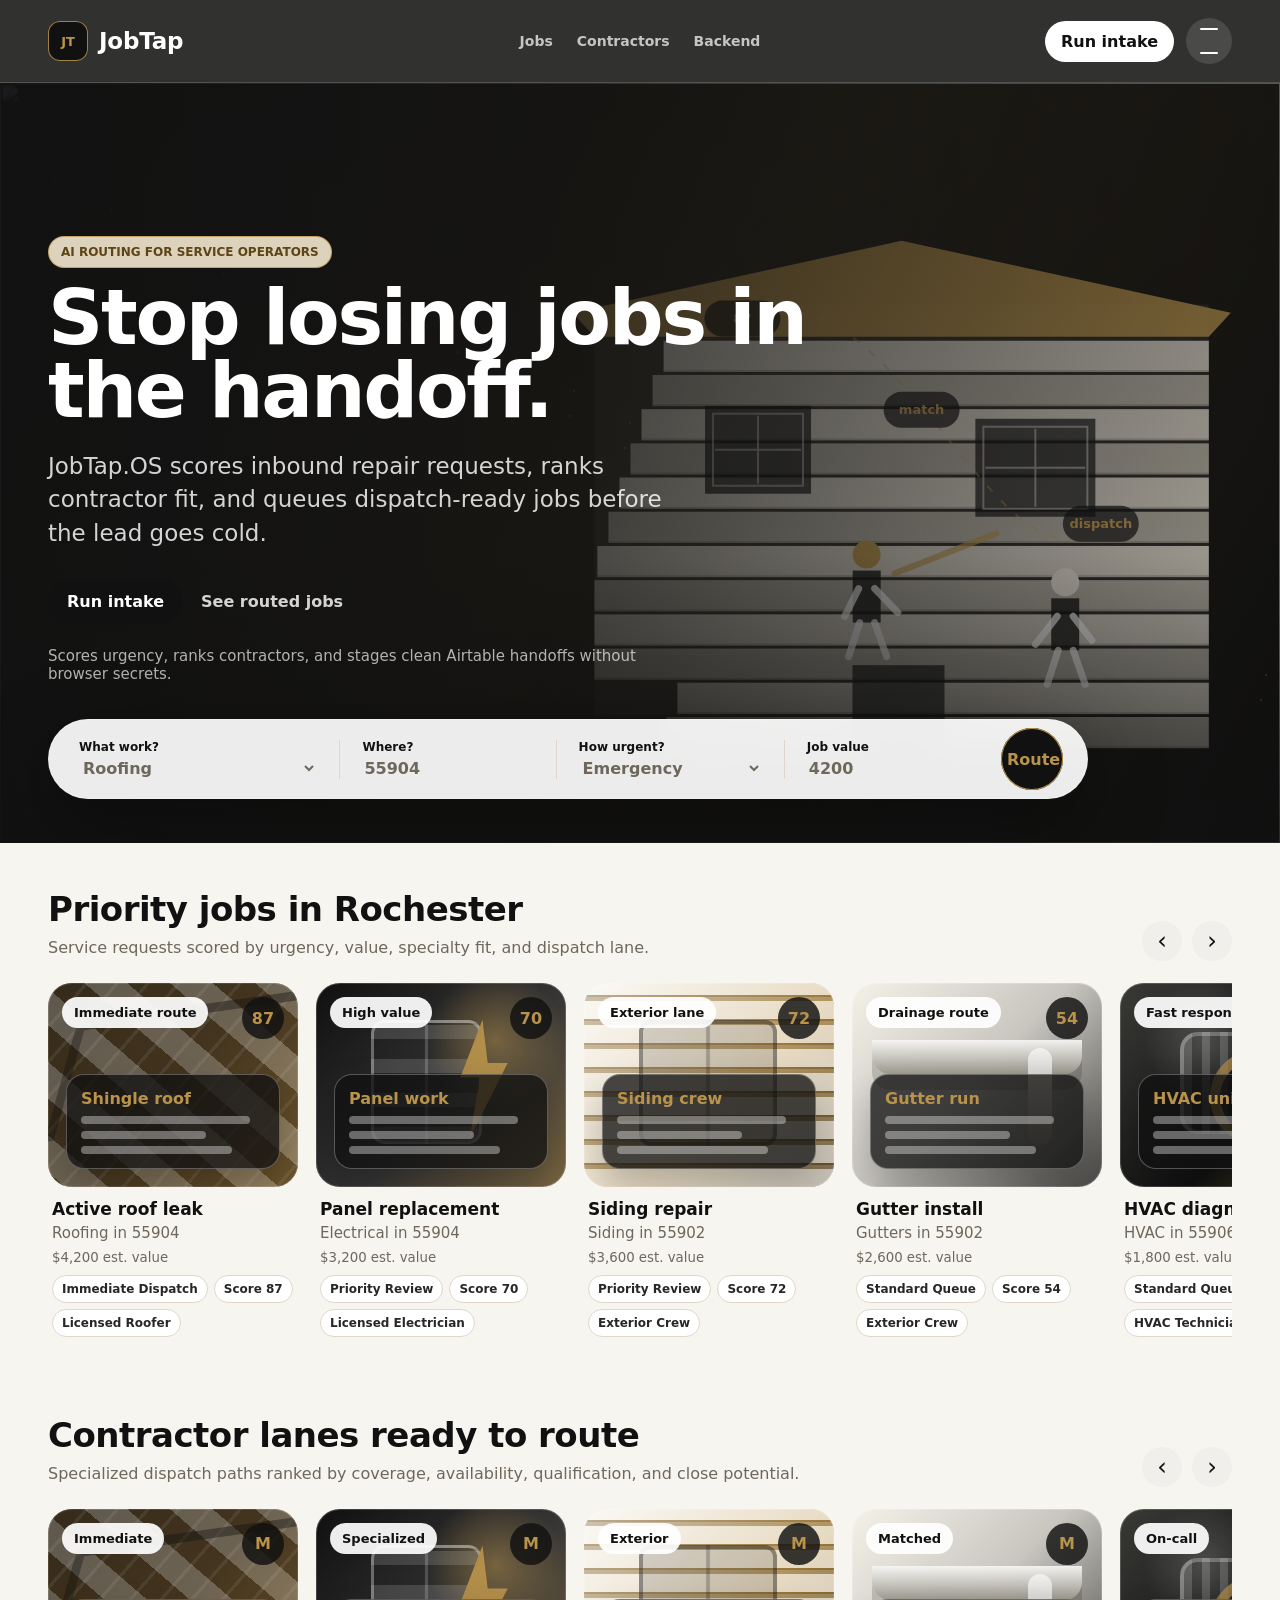
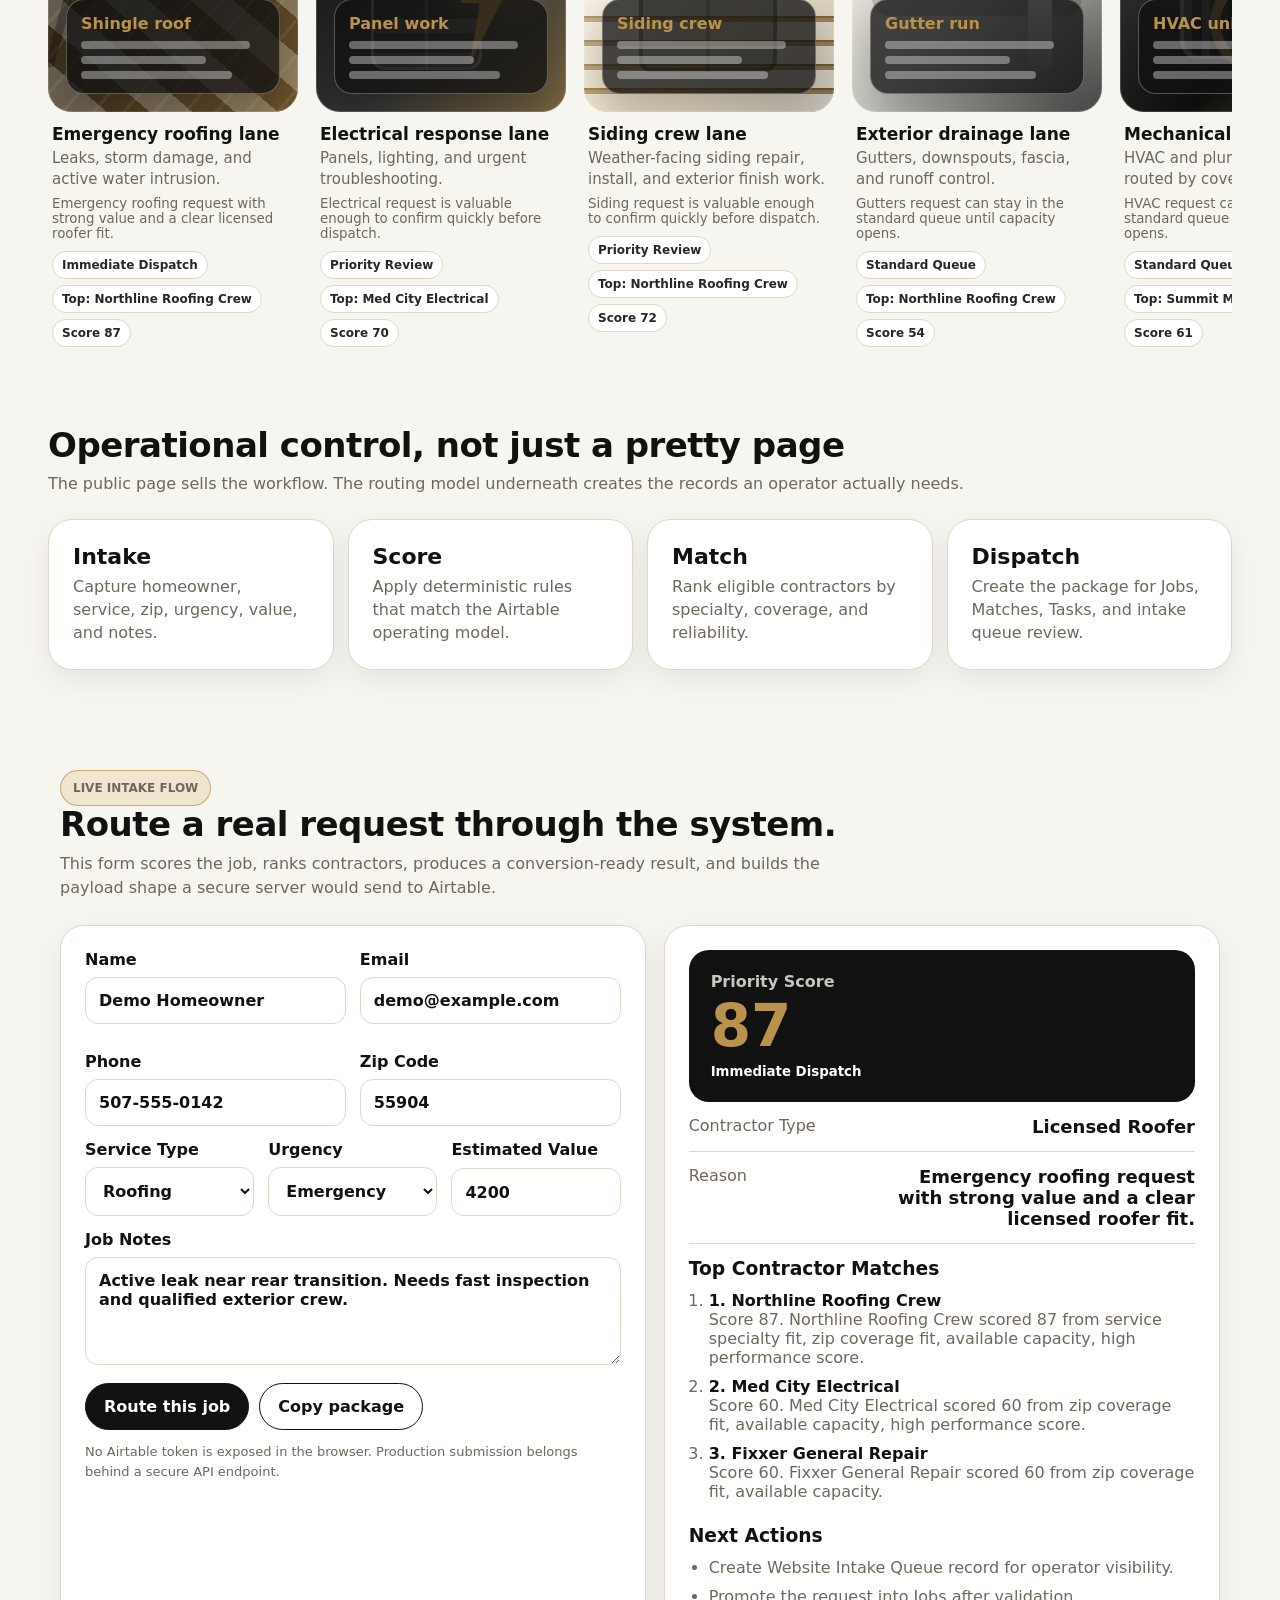
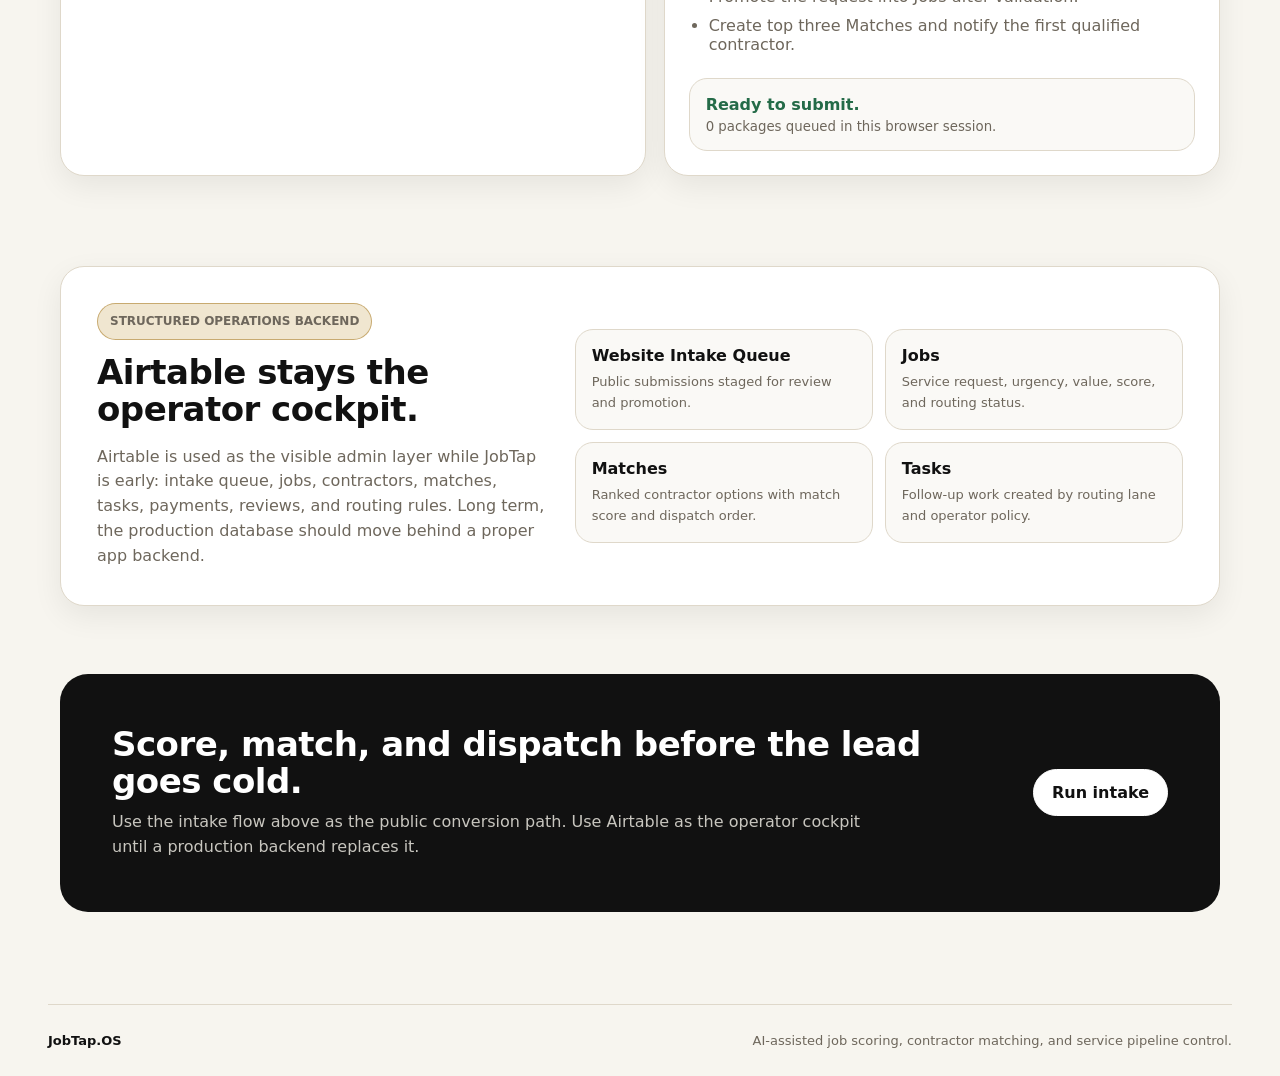
==== commit fc9c97db: "Add HeyGen hero motion preview" ====
--- a/index.html
+++ b/index.html
@@ -44,6 +44,7 @@
   <main id="top">
     <section class="hero" aria-labelledby="hero-title">
       <canvas id="hero-canvas" class="hero-canvas" aria-hidden="true"></canvas>
+      <img class="hero-motion" src="https://resource2.heygen.ai/video/2267a7de8924448b97685886a7c4f3ca/vb3bd3f0c82474084b94961c174ce9db4/gif.gif" alt="" aria-hidden="true" loading="eager" decoding="async" fetchpriority="high" style="position:absolute;inset:0;width:100%;height:100%;object-fit:cover;opacity:.64;filter:saturate(1.08) contrast(1.08);pointer-events:none;" />
       <div class="hero-scrim"></div>
       <div class="hero-content">
         <p class="eyebrow">AI routing for service operators</p>
--- a/src/tile-backgrounds.css
+++ b/src/tile-backgrounds.css
@@ -0,0 +1,204 @@
+.card-media .service-symbol {
+  position: absolute;
+  inset: 0;
+  z-index: 0;
+  opacity: .92;
+}
+
+.card-media.service-roofing {
+  background: linear-gradient(135deg, #1a1712, #302719 48%, #9c793d 130%);
+}
+.card-media.service-roofing .service-symbol {
+  background:
+    repeating-linear-gradient(135deg, transparent 0 18px, rgba(255,255,255,.08) 18px 21px),
+    repeating-linear-gradient(45deg, rgba(230,220,198,.36) 0 22px, rgba(98,75,42,.42) 22px 44px);
+  transform: skewY(-8deg) scale(1.18);
+}
+.card-media.service-roofing .service-symbol::after {
+  content: "";
+  position: absolute;
+  left: 12%;
+  right: 10%;
+  top: 18%;
+  height: 44%;
+  border-top: 8px solid rgba(17,17,17,.42);
+  border-left: 8px solid rgba(17,17,17,.36);
+  transform: skewX(-16deg);
+}
+
+.card-media.service-electrical {
+  background: radial-gradient(circle at 72% 28%, rgba(185,147,76,.5), transparent 30%), linear-gradient(135deg, #101010, #343434 55%, #b9934c 140%);
+}
+.card-media.service-electrical .service-symbol::before {
+  content: "";
+  position: absolute;
+  left: 22%;
+  top: 18%;
+  width: 42%;
+  height: 58%;
+  border: 3px solid rgba(255,255,255,.36);
+  border-radius: 14px;
+  background:
+    linear-gradient(90deg, transparent 48%, rgba(255,255,255,.2) 49% 51%, transparent 52%),
+    repeating-linear-gradient(0deg, rgba(255,255,255,.16) 0 14px, transparent 14px 34px);
+}
+.card-media.service-electrical .service-symbol::after {
+  content: "";
+  position: absolute;
+  right: 18%;
+  top: 18%;
+  width: 74px;
+  height: 120px;
+  background: #b9934c;
+  clip-path: polygon(48% 0, 18% 48%, 45% 48%, 30% 100%, 82% 36%, 55% 36%);
+  filter: drop-shadow(0 14px 28px rgba(0,0,0,.35));
+}
+
+.card-media.service-siding {
+  background: linear-gradient(135deg, #f4efe4, #b9934c 58%, #191919 125%);
+}
+.card-media.service-siding .service-symbol {
+  background: repeating-linear-gradient(0deg, rgba(255,255,255,.72) 0 18px, rgba(166,151,122,.52) 18px 22px, rgba(111,82,38,.44) 22px 24px);
+}
+.card-media.service-siding .service-symbol::after {
+  content: "";
+  position: absolute;
+  left: 22%;
+  top: 18%;
+  width: 52%;
+  height: 58%;
+  border-radius: 12px;
+  border: 4px solid rgba(17,17,17,.38);
+  background: linear-gradient(90deg, rgba(17,17,17,.16) 48%, rgba(17,17,17,.38) 49% 51%, rgba(17,17,17,.16) 52%);
+}
+
+.card-media.service-gutters {
+  background: linear-gradient(135deg, #f4f1e9, #c8c6bf 48%, #161616 120%);
+}
+.card-media.service-gutters .service-symbol::before {
+  content: "";
+  position: absolute;
+  left: 8%;
+  right: 8%;
+  top: 28%;
+  height: 34px;
+  border-radius: 0 0 18px 18px;
+  background: linear-gradient(180deg, #f7f7f5, #9a968c);
+  box-shadow: 0 16px 0 rgba(17,17,17,.18);
+}
+.card-media.service-gutters .service-symbol::after {
+  content: "";
+  position: absolute;
+  right: 20%;
+  top: 32%;
+  width: 24px;
+  height: 48%;
+  border-radius: 16px;
+  background: linear-gradient(180deg, #f7f7f5, #8d887b);
+}
+
+.card-media.service-hvac {
+  background: radial-gradient(circle at 34% 28%, rgba(255,255,255,.18), transparent 28%), linear-gradient(135deg, #393936, #111 60%, #b9934c 136%);
+}
+.card-media.service-hvac .service-symbol::before {
+  content: "";
+  position: absolute;
+  left: 24%;
+  top: 24%;
+  width: 46%;
+  height: 46%;
+  border-radius: 18px;
+  border: 4px solid rgba(255,255,255,.28);
+  background: repeating-linear-gradient(90deg, rgba(255,255,255,.18) 0 8px, transparent 8px 18px);
+}
+.card-media.service-hvac .service-symbol::after {
+  content: "";
+  position: absolute;
+  left: 36%;
+  top: 33%;
+  width: 74px;
+  height: 74px;
+  border-radius: 999px;
+  border: 10px solid rgba(185,147,76,.72);
+  box-shadow: inset 0 0 0 14px rgba(17,17,17,.54);
+}
+
+.card-media.service-windows {
+  background: linear-gradient(135deg, #ffffff, #c9c9c5 52%, #111 125%);
+}
+.card-media.service-windows .service-symbol::before {
+  content: "";
+  position: absolute;
+  left: 22%;
+  top: 16%;
+  width: 54%;
+  height: 62%;
+  border: 8px solid rgba(255,255,255,.74);
+  border-radius: 14px;
+  background:
+    linear-gradient(90deg, transparent 47%, rgba(17,17,17,.44) 48% 52%, transparent 53%),
+    linear-gradient(0deg, transparent 47%, rgba(17,17,17,.34) 48% 52%, transparent 53%),
+    linear-gradient(135deg, rgba(198,222,232,.74), rgba(255,255,255,.2));
+  box-shadow: 0 22px 40px rgba(0,0,0,.28);
+}
+.card-media.service-windows .service-symbol::after {
+  content: "";
+  position: absolute;
+  left: 30%;
+  top: 28%;
+  width: 34%;
+  height: 3px;
+  background: rgba(255,255,255,.78);
+  transform: rotate(-38deg);
+}
+
+.card-media.service-plumbing {
+  background: linear-gradient(135deg, #eef0ef, #8f9a9d 46%, #111 118%);
+}
+.card-media.service-plumbing .service-symbol::before {
+  content: "";
+  position: absolute;
+  left: 18%;
+  top: 36%;
+  width: 58%;
+  height: 34px;
+  border: 8px solid rgba(255,255,255,.64);
+  border-right-color: transparent;
+  border-radius: 22px 0 0 22px;
+}
+.card-media.service-plumbing .service-symbol::after {
+  content: "";
+  position: absolute;
+  right: 20%;
+  top: 26%;
+  width: 32px;
+  height: 46%;
+  border-radius: 18px;
+  background: linear-gradient(180deg, #f7f7f5, #9ba3a4);
+  box-shadow: -48px 34px 0 -9px rgba(185,147,76,.8);
+}
+
+.card-media.service-general-repair {
+  background: linear-gradient(135deg, #4a4a48, #111 54%, #b9934c 130%);
+}
+.card-media.service-general-repair .service-symbol::before,
+.card-media.service-general-repair .service-symbol::after {
+  content: "";
+  position: absolute;
+  left: 46%;
+  top: 18%;
+  width: 22px;
+  height: 64%;
+  border-radius: 10px;
+  background: linear-gradient(180deg, #f5f1e8 0 18%, #b9934c 18% 42%, #2b2b2b 42%);
+  transform-origin: 50% 60%;
+  box-shadow: 0 18px 28px rgba(0,0,0,.32);
+}
+.card-media.service-general-repair .service-symbol::before { transform: rotate(42deg); }
+.card-media.service-general-repair .service-symbol::after { transform: rotate(-42deg); }
+
+.card-media .card-badge,
+.card-media .card-save,
+.card-media .media-shell {
+  z-index: 2;
+}
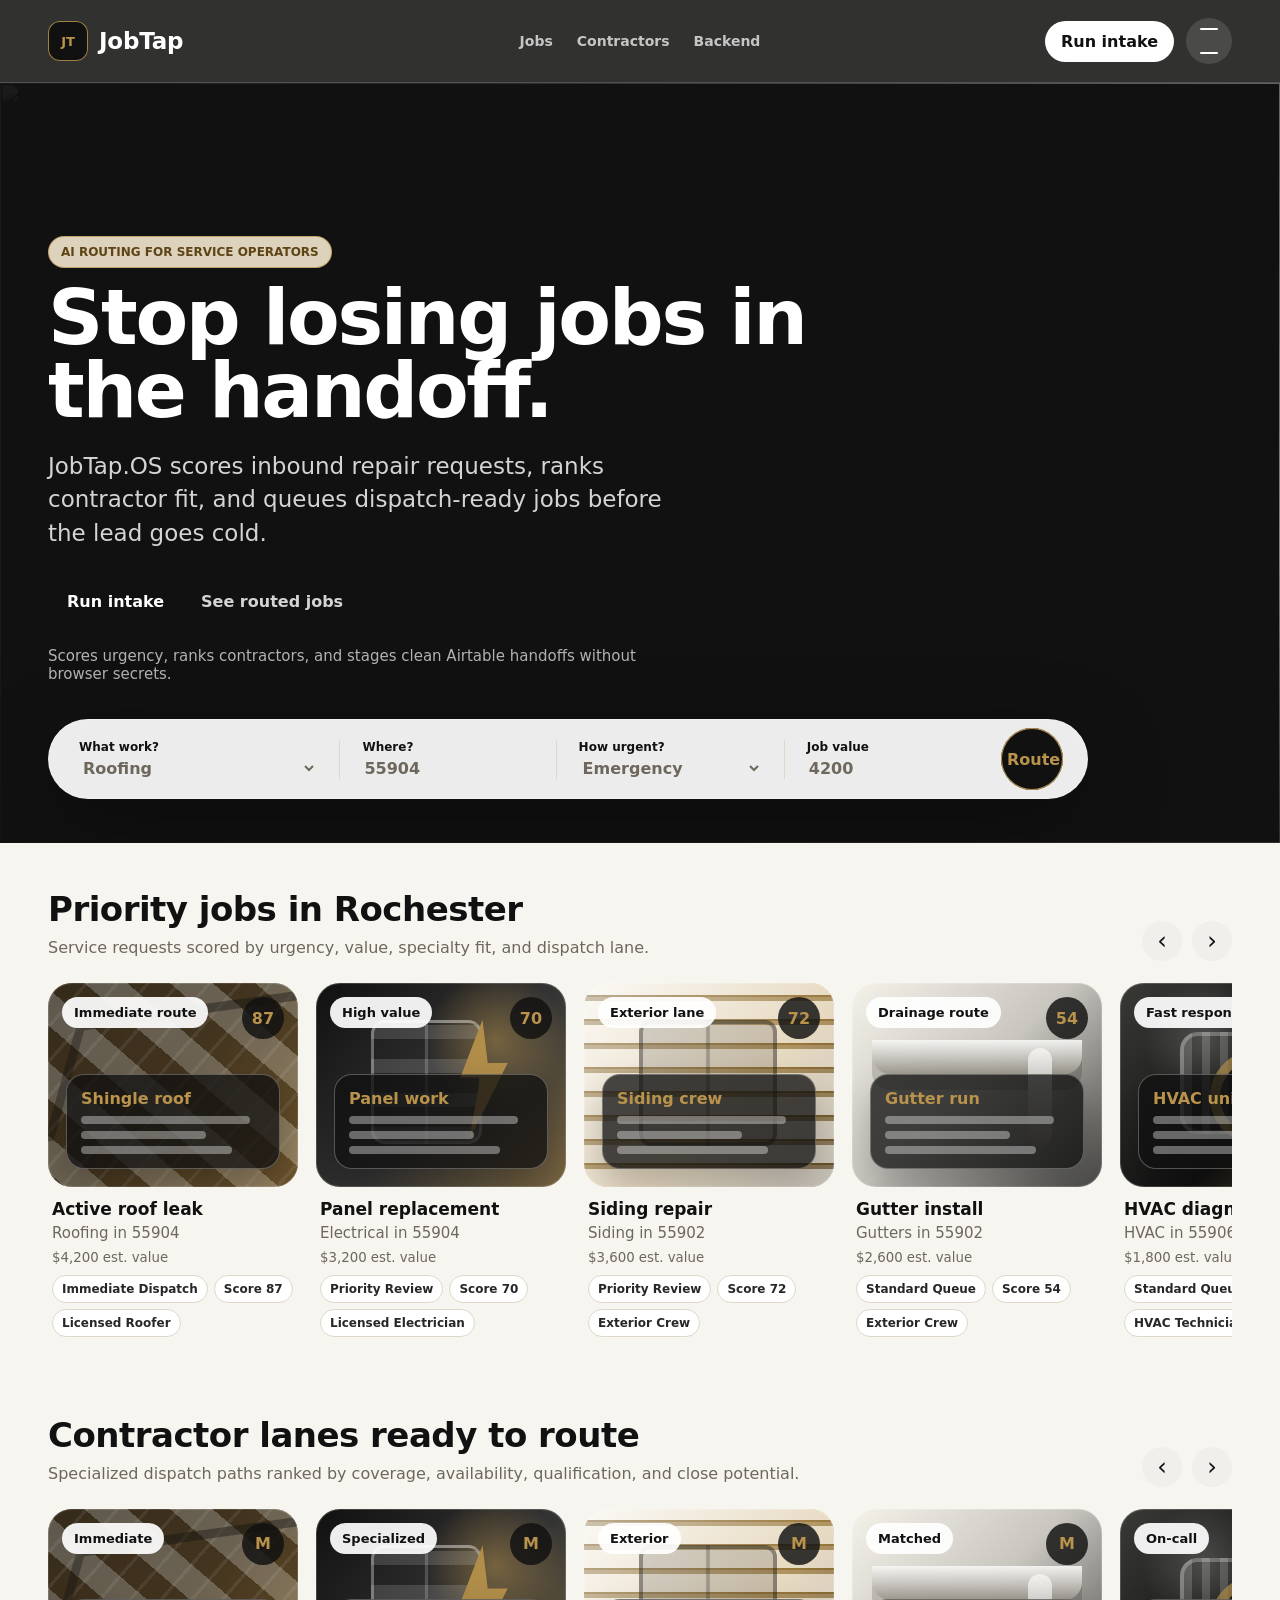
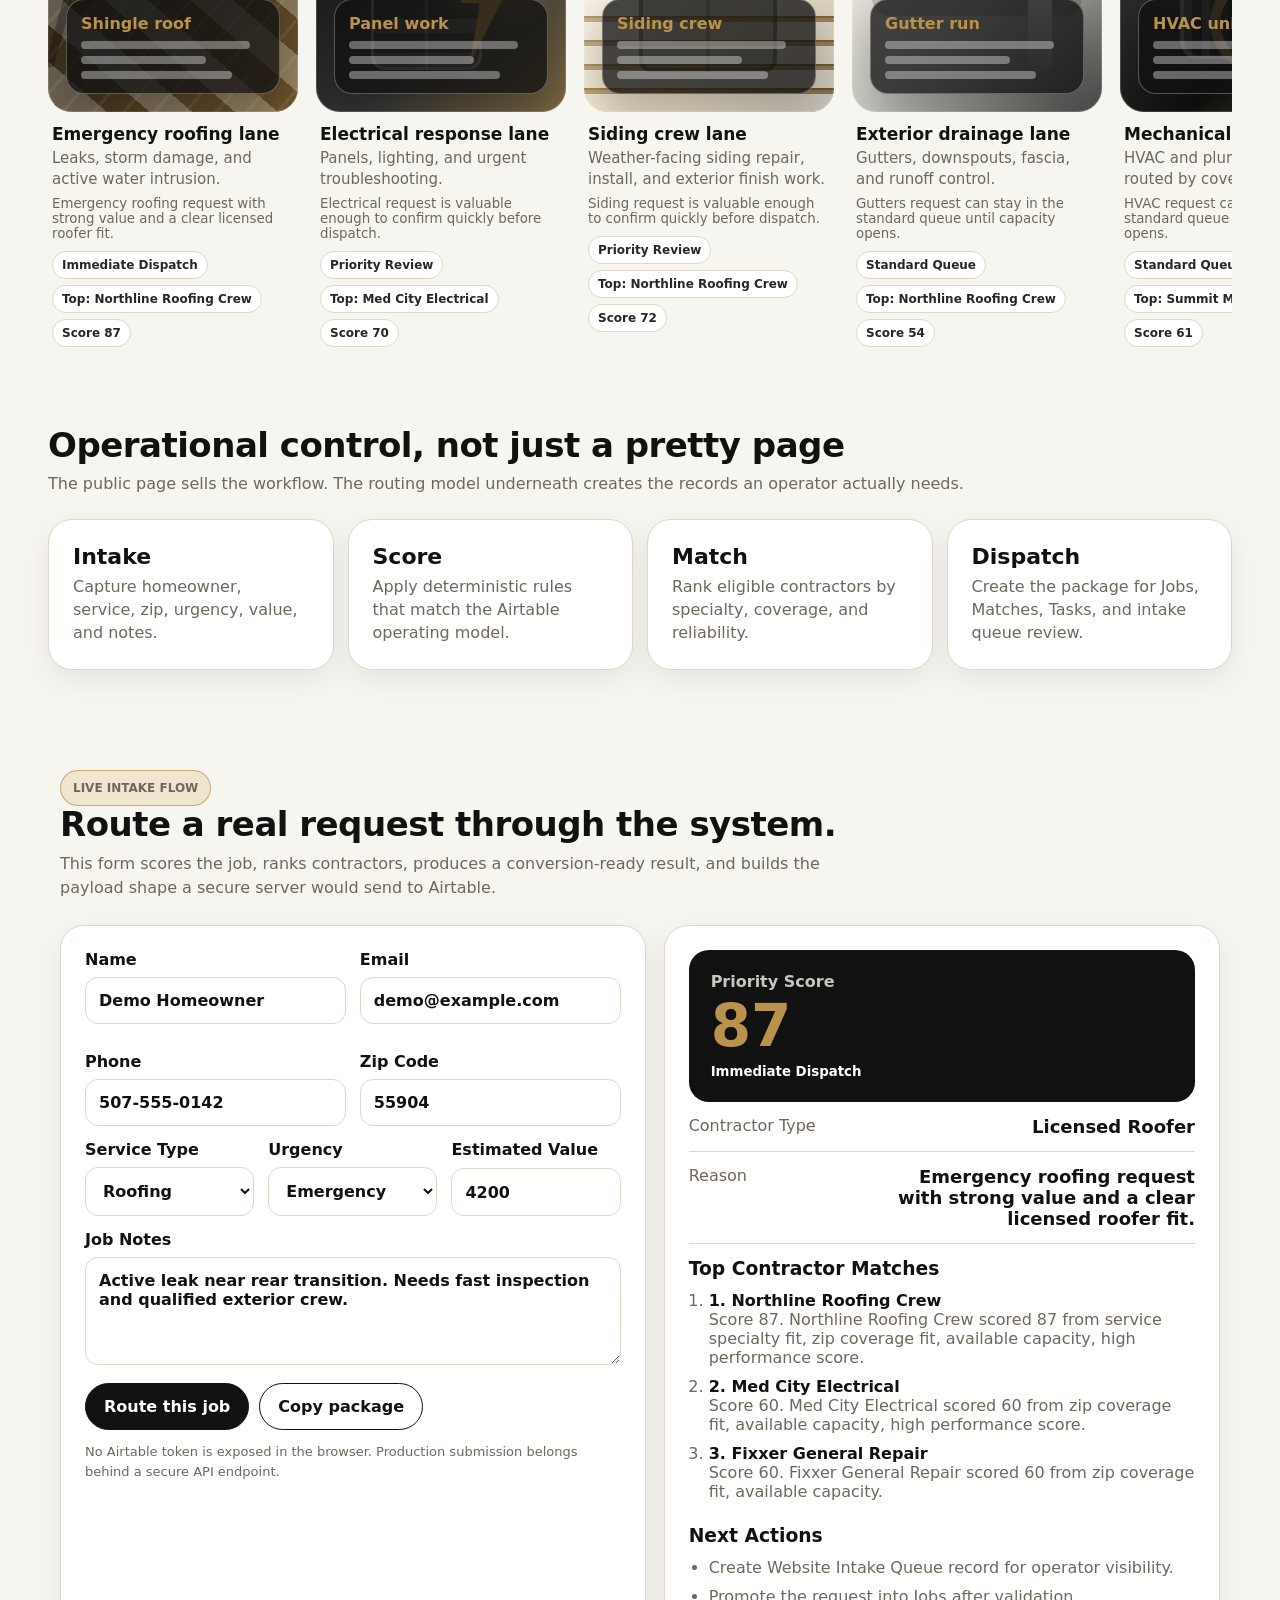
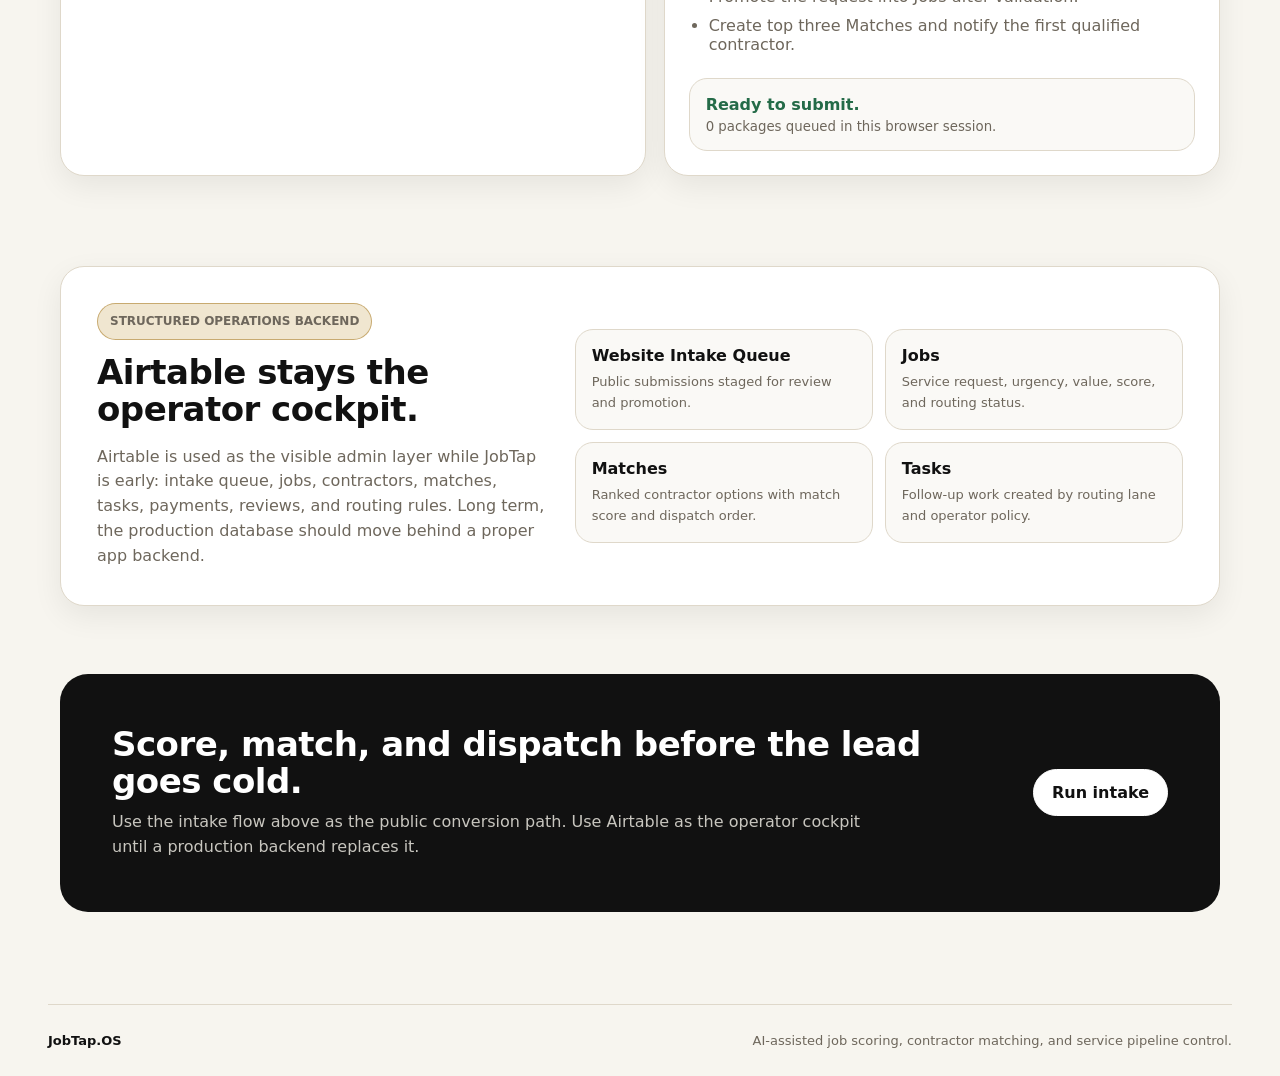
==== commit a798133e: "Remove old hero canvas layer" ====
--- a/index.html
+++ b/index.html
@@ -43,8 +43,7 @@
 
   <main id="top">
     <section class="hero" aria-labelledby="hero-title">
-      <canvas id="hero-canvas" class="hero-canvas" aria-hidden="true"></canvas>
-      <img class="hero-motion" src="https://resource2.heygen.ai/video/2267a7de8924448b97685886a7c4f3ca/vb3bd3f0c82474084b94961c174ce9db4/gif.gif" alt="" aria-hidden="true" loading="eager" decoding="async" fetchpriority="high" style="position:absolute;inset:0;width:100%;height:100%;object-fit:cover;opacity:.64;filter:saturate(1.08) contrast(1.08);pointer-events:none;" />
+      <img class="hero-motion" src="https://resource2.heygen.ai/video/2267a7de8924448b97685886a7c4f3ca/vb3bd3f0c82474084b94961c174ce9db4/gif.gif" alt="" aria-hidden="true" loading="eager" decoding="async" fetchpriority="high" style="position:absolute;inset:0;width:100%;height:100%;object-fit:cover;opacity:.78;filter:saturate(1.08) contrast(1.08);pointer-events:none;" />
       <div class="hero-scrim"></div>
       <div class="hero-content">
         <p class="eyebrow">AI routing for service operators</p>
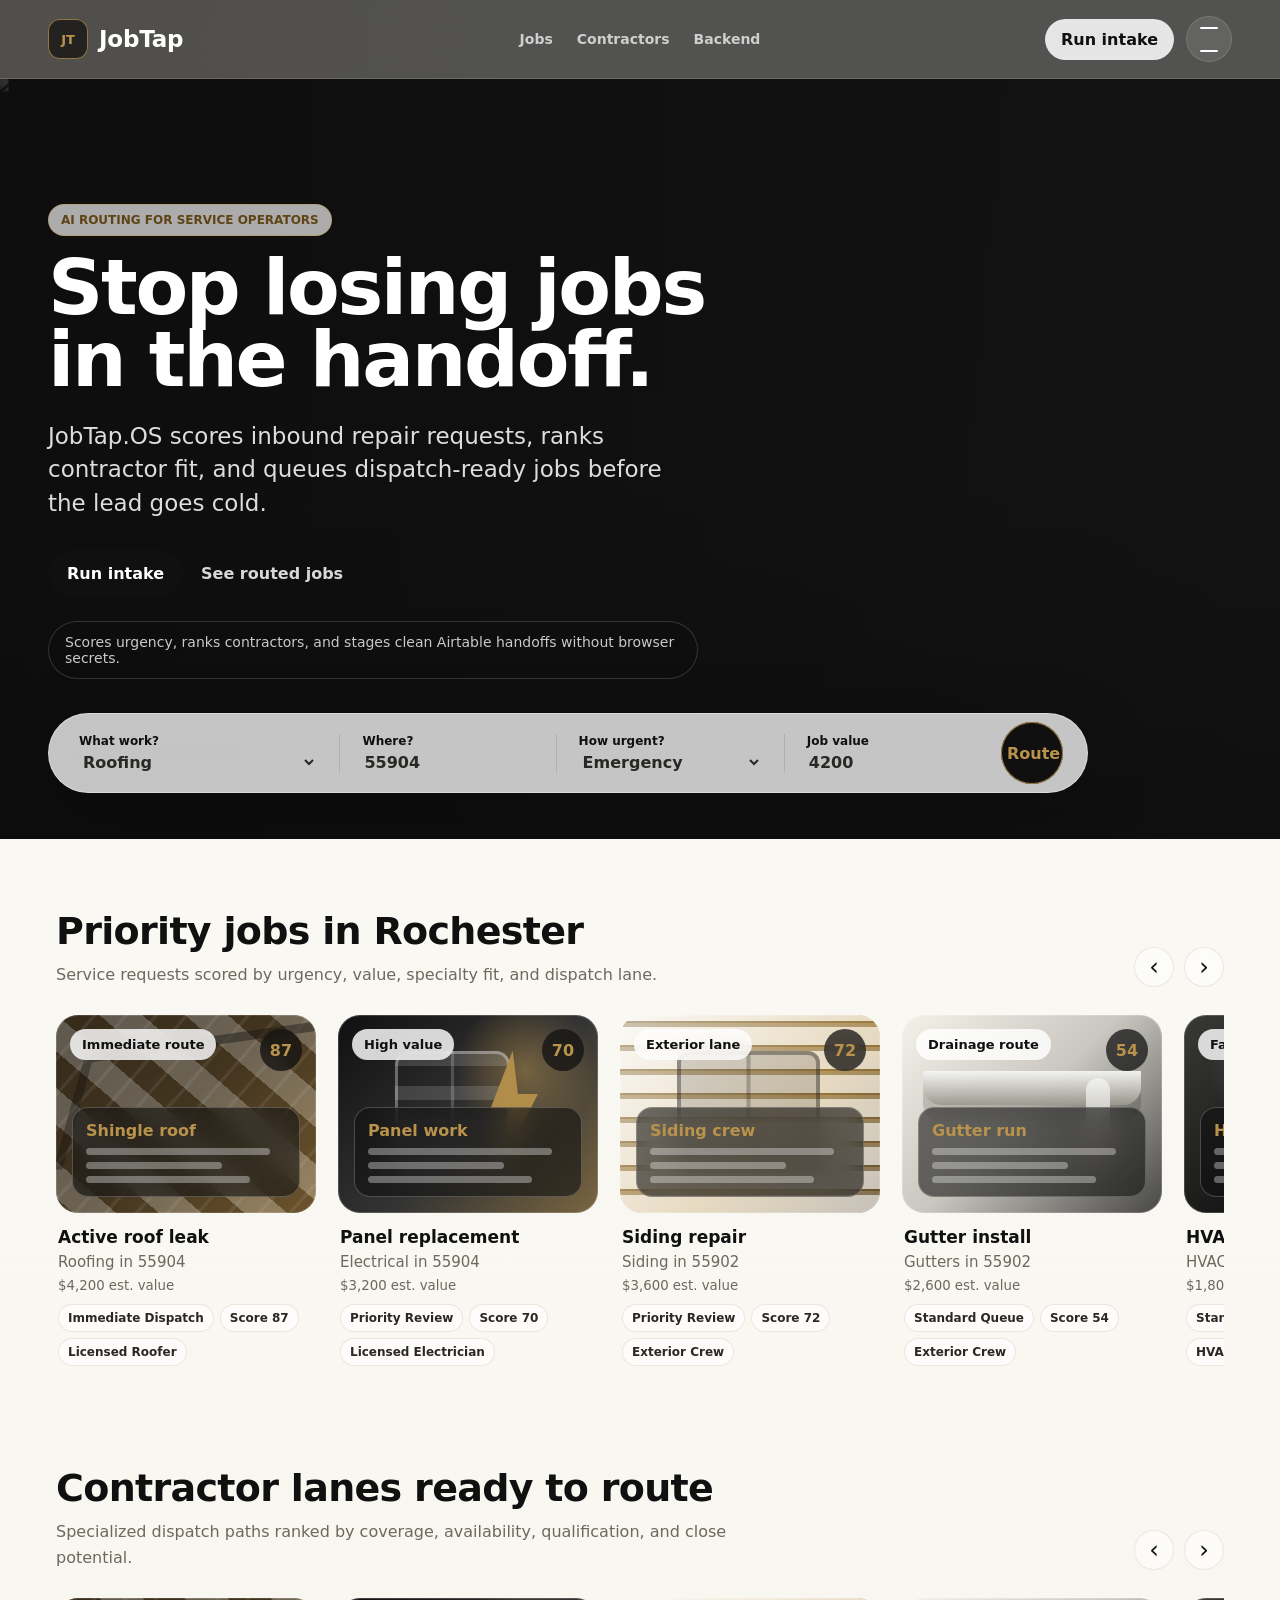
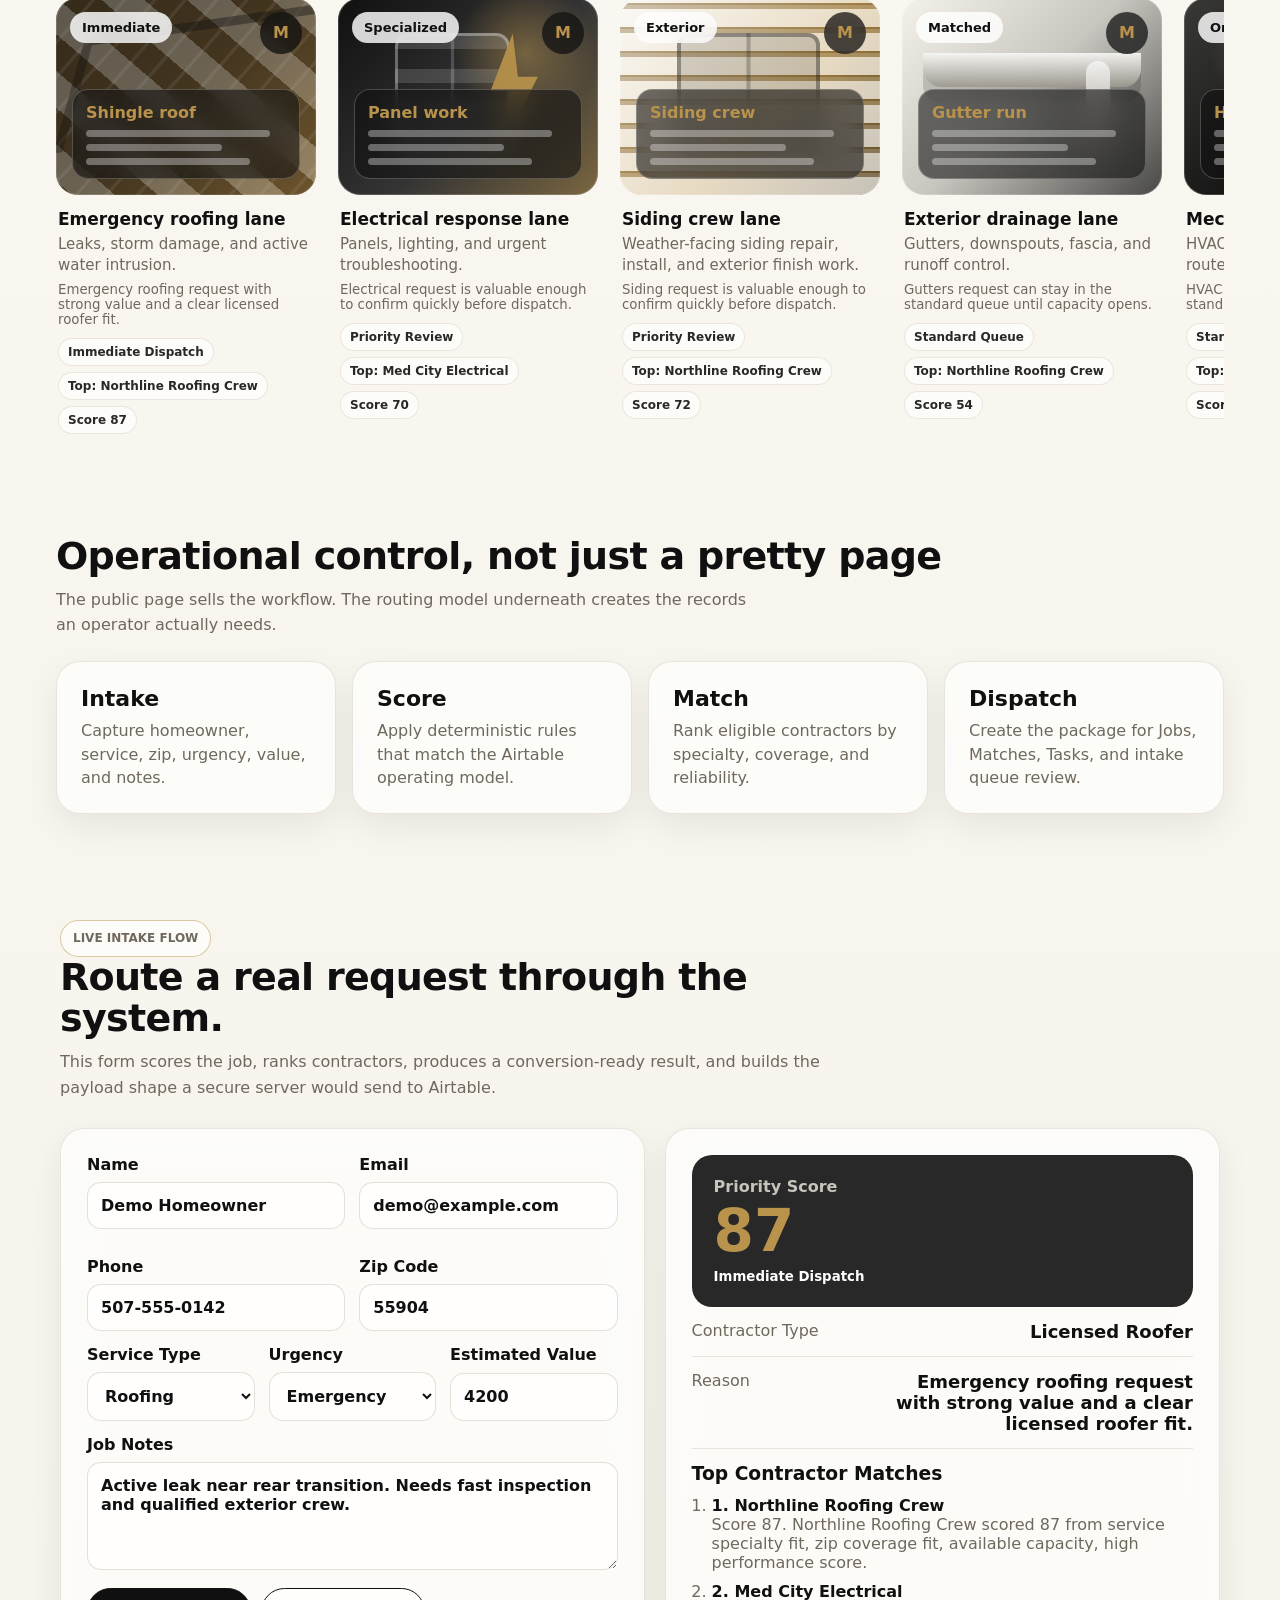
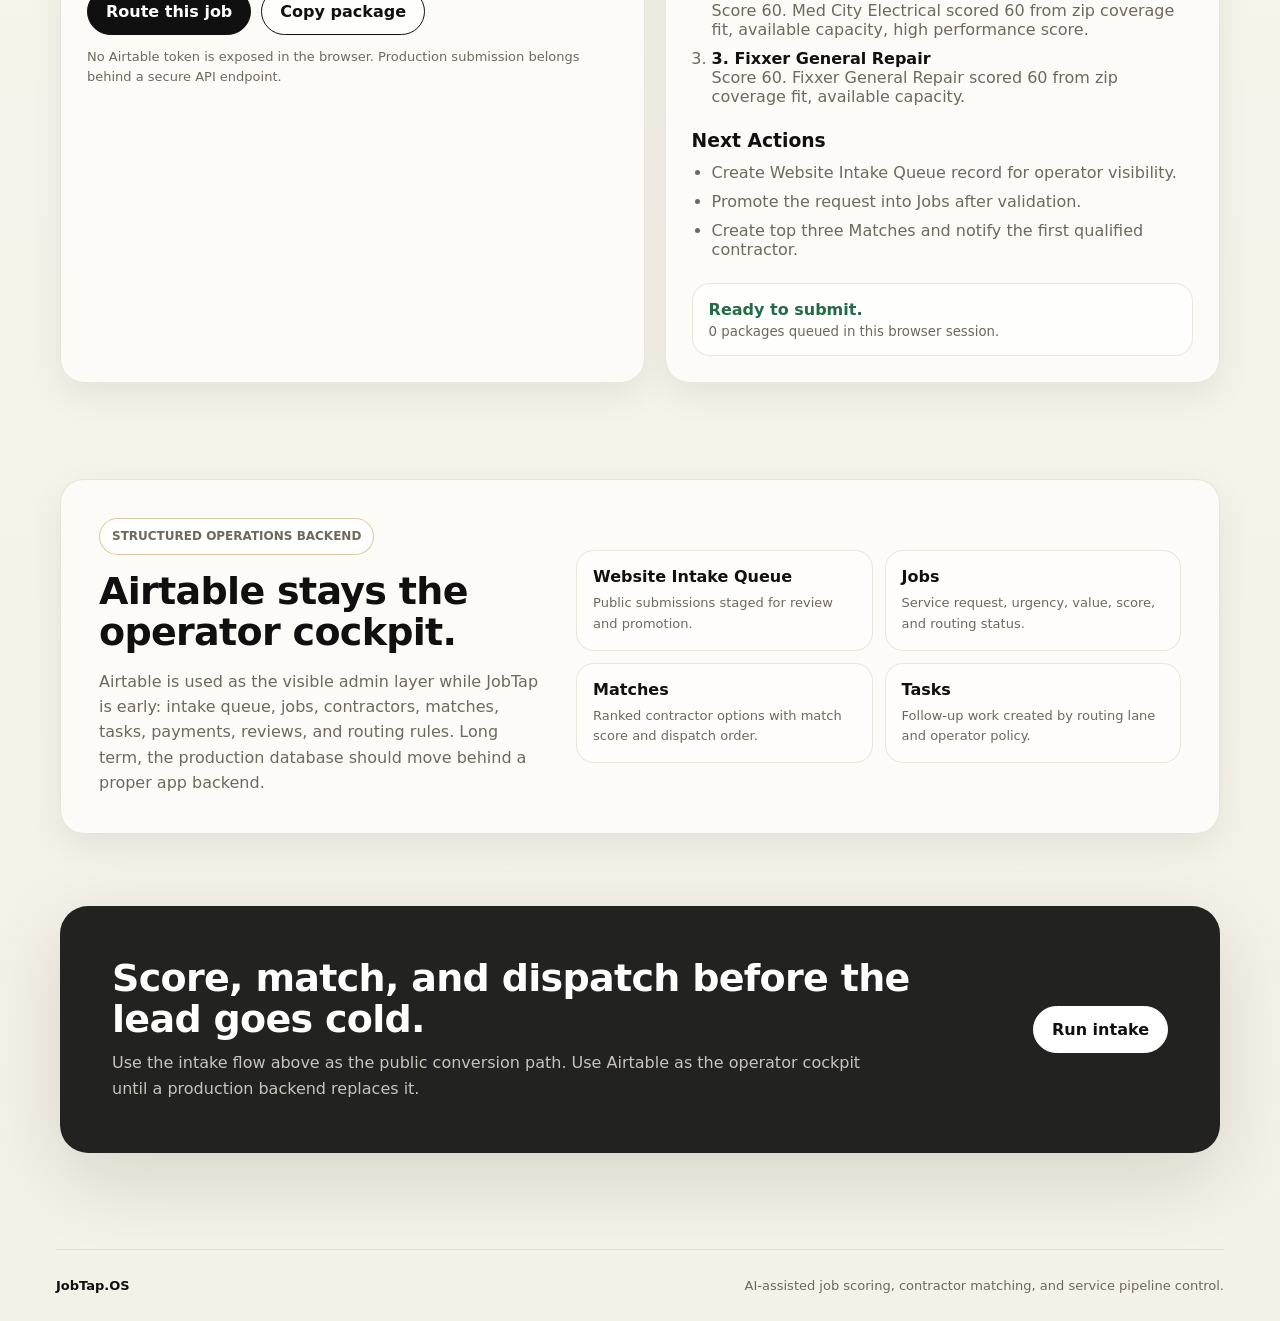
==== commit 0d58fc54: "Move hero motion styling into CSS" ====
--- a/index.html
+++ b/index.html
@@ -43,7 +43,7 @@
 
   <main id="top">
     <section class="hero" aria-labelledby="hero-title">
-      <img class="hero-motion" src="https://resource2.heygen.ai/video/2267a7de8924448b97685886a7c4f3ca/vb3bd3f0c82474084b94961c174ce9db4/gif.gif" alt="" aria-hidden="true" loading="eager" decoding="async" fetchpriority="high" style="position:absolute;inset:0;width:100%;height:100%;object-fit:cover;opacity:.78;filter:saturate(1.08) contrast(1.08);pointer-events:none;" />
+      <img class="hero-motion" src="https://resource2.heygen.ai/video/2267a7de8924448b97685886a7c4f3ca/vb3bd3f0c82474084b94961c174ce9db4/gif.gif" alt="" aria-hidden="true" loading="eager" decoding="async" fetchpriority="high" />
       <div class="hero-scrim"></div>
       <div class="hero-content">
         <p class="eyebrow">AI routing for service operators</p>
--- a/styles.css
+++ b/styles.css
@@ -1,24 +1,32 @@
 :root {
-  --ink: #111111;
-  --soft-ink: #272727;
-  --paper: #f7f5ef;
-  --panel: #ffffff;
-  --line: #dfd8ca;
-  --muted: #6e675c;
+  --ink: #101010;
+  --soft-ink: #2a2824;
+  --paper: #f8f6ef;
+  --panel: rgba(255, 255, 255, .72);
+  --line: rgba(168, 154, 126, .28);
+  --muted: #6f685d;
   --gold: #b9934c;
-  --gold-deep: #7d5d24;
+  --gold-deep: #74531b;
   --gold-soft: #efe4cc;
-  --platinum: #f0efeb;
-  --silver: #c8c6bf;
+  --platinum: #f1f0ea;
+  --silver: #c7c4bb;
   --success: #246b48;
-  --shadow: 0 18px 54px rgba(17, 17, 17, .12);
-  --soft-shadow: 0 10px 30px rgba(17, 17, 17, .07);
+  --glass: rgba(255, 255, 255, .66);
+  --glass-dark: rgba(17, 17, 17, .58);
+  --shadow: 0 24px 80px rgba(17, 17, 17, .13);
+  --soft-shadow: 0 12px 34px rgba(17, 17, 17, .07);
   font-family: Inter, ui-sans-serif, system-ui, -apple-system, BlinkMacSystemFont, "Segoe UI", sans-serif;
 }
 
 * { box-sizing: border-box; }
 html { scroll-behavior: smooth; }
-body { margin: 0; color: var(--ink); background: var(--paper); }
+body {
+  margin: 0;
+  color: var(--ink);
+  background:
+    radial-gradient(circle at 8% 0%, rgba(185, 147, 76, .12), transparent 26rem),
+    linear-gradient(180deg, #fbfaf6 0%, var(--paper) 42%, #f4f1e8 100%);
+}
 a { color: inherit; text-decoration: none; }
 button, input, select, textarea { font: inherit; }
 button { cursor: pointer; }
@@ -28,11 +36,11 @@
   position: sticky;
   top: 0;
   z-index: 30;
-  padding: 18px 48px;
-  border-bottom: 1px solid rgba(255, 255, 255, .16);
-  background: rgba(17, 17, 17, .86);
+  padding: 16px 48px;
+  border-bottom: 1px solid rgba(255, 255, 255, .14);
+  background: rgba(17, 17, 17, .72);
   color: #fff;
-  backdrop-filter: blur(18px);
+  backdrop-filter: blur(22px) saturate(1.25);
 }
 
 .nav {
@@ -57,11 +65,11 @@
   display: grid;
   place-items: center;
   border-radius: 12px;
-  background: var(--ink);
+  background: rgba(17, 17, 17, .72);
   color: var(--gold);
   font-size: 13px;
   font-weight: 900;
-  box-shadow: inset 0 0 0 1px rgba(185, 147, 76, .85);
+  box-shadow: inset 0 0 0 1px rgba(185, 147, 76, .75);
 }
 
 .brand-word { letter-spacing: -.01em; }
@@ -89,19 +97,20 @@
 .nav-cta {
   padding: 11px 16px;
   border-radius: 999px;
-  background: #fff;
+  background: rgba(255, 255, 255, .88);
   color: var(--ink);
-}
-.nav-cta:hover { background: var(--gold-soft); }
+  backdrop-filter: blur(12px);
+}
+.nav-cta:hover { background: #fff; }
 
 .round-action {
   width: 46px;
   height: 46px;
   display: grid;
   place-items: center;
-  border: 0;
-  border-radius: 999px;
-  background: rgba(255, 255, 255, .12);
+  border: 1px solid rgba(255, 255, 255, .12);
+  border-radius: 999px;
+  background: rgba(255, 255, 255, .1);
   color: #fff;
   font-weight: 900;
 }
@@ -121,8 +130,9 @@
   padding: 12px;
   border: 1px solid rgba(255, 255, 255, .14);
   border-radius: 18px;
-  background: rgba(17, 17, 17, .94);
+  background: rgba(17, 17, 17, .84);
   box-shadow: var(--soft-shadow);
+  backdrop-filter: blur(18px);
 }
 .mobile-menu a {
   display: block;
@@ -138,27 +148,29 @@
   display: grid;
   align-content: end;
   overflow: hidden;
-  padding: 110px 48px 44px;
-  background: var(--ink);
+  padding: 118px 48px 46px;
+  background: #161616;
   color: #fff;
 }
-.hero-canvas,
+.hero-motion,
 .hero-scrim {
   position: absolute;
   inset: 0;
 }
-.hero-canvas {
+.hero-motion {
   width: 100%;
   height: 100%;
-  background:
-    radial-gradient(circle at 70% 18%, rgba(185, 147, 76, .28), transparent 32%),
-    linear-gradient(135deg, #181818, #2a2418 52%, #0f0f0f);
+  object-fit: cover;
+  opacity: .96;
+  filter: brightness(1.24) contrast(1.06) saturate(1.12);
+  transform: scale(1.015);
+  pointer-events: none;
 }
 .hero-scrim {
   pointer-events: none;
   background:
-    linear-gradient(90deg, rgba(17,17,17,.92) 0%, rgba(17,17,17,.72) 42%, rgba(17,17,17,.18) 100%),
-    linear-gradient(0deg, rgba(17,17,17,.74) 0%, rgba(17,17,17,.04) 38%, rgba(17,17,17,.28) 100%);
+    linear-gradient(90deg, rgba(12,12,12,.82) 0%, rgba(12,12,12,.58) 38%, rgba(12,12,12,.14) 100%),
+    linear-gradient(0deg, rgba(12,12,12,.62) 0%, rgba(12,12,12,.18) 46%, rgba(12,12,12,.2) 100%);
 }
 .hero-content,
 .hero-search {
@@ -166,40 +178,41 @@
   z-index: 2;
 }
 .hero-content {
-  width: min(780px, 100%);
-  margin-bottom: 36px;
+  width: min(750px, 100%);
+  margin-bottom: 34px;
 }
 .eyebrow {
   width: fit-content;
-  margin: 0 0 14px;
+  margin: 0 0 16px;
   padding: 8px 12px;
-  border: 1px solid rgba(185, 147, 76, .72);
-  border-radius: 999px;
-  background: rgba(239, 228, 204, .92);
+  border: 1px solid rgba(185, 147, 76, .5);
+  border-radius: 999px;
+  background: rgba(255, 255, 255, .66);
   color: #5f4416;
   font-size: 12px;
   font-weight: 900;
   text-transform: uppercase;
+  backdrop-filter: blur(14px);
 }
 h1 {
   max-width: 760px;
   margin: 0;
   color: #fff;
-  font-size: clamp(48px, 6vw, 92px);
-  line-height: .95;
+  font-size: clamp(50px, 6vw, 94px);
+  line-height: .94;
   letter-spacing: -.03em;
 }
 h2 {
   margin: 0;
-  font-size: clamp(25px, 3vw, 34px);
-  line-height: 1.1;
-  letter-spacing: -.015em;
+  font-size: clamp(26px, 3vw, 38px);
+  line-height: 1.08;
+  letter-spacing: -.018em;
 }
 h3 { margin: 0 0 12px; }
 .hero-copy {
-  max-width: 640px;
-  margin: 22px 0 0;
-  color: rgba(255, 255, 255, .82);
+  max-width: 620px;
+  margin: 24px 0 0;
+  color: rgba(255, 255, 255, .86);
   font-size: clamp(18px, 2vw, 23px);
   line-height: 1.45;
 }
@@ -208,16 +221,22 @@
   flex-wrap: wrap;
   align-items: center;
   gap: 18px;
-  margin-top: 28px;
-}
-.hero-btn { border-color: #fff; background: #fff; color: var(--ink); }
-.hero-link { color: rgba(255, 255, 255, .82); font-weight: 900; }
+  margin-top: 30px;
+}
+.hero-btn { border-color: #fff; background: rgba(255, 255, 255, .92); color: var(--ink); }
+.hero-link { color: rgba(255, 255, 255, .84); font-weight: 900; }
 .hero-link:hover { color: #fff; }
 .hero-proof {
+  width: fit-content;
   max-width: 650px;
-  margin: 22px 0 0;
-  color: rgba(255, 255, 255, .68);
-  font-size: 15px;
+  margin: 24px 0 0;
+  padding: 12px 16px;
+  border: 1px solid rgba(255, 255, 255, .16);
+  border-radius: 999px;
+  background: rgba(17, 17, 17, .34);
+  color: rgba(255, 255, 255, .78);
+  font-size: 14px;
+  backdrop-filter: blur(18px);
 }
 
 .routing-search {
@@ -228,12 +247,12 @@
   align-items: center;
   gap: 0;
   padding: 8px;
-  border: 1px solid rgba(255, 255, 255, .24);
-  border-radius: 999px;
-  background: rgba(255, 255, 255, .92);
+  border: 1px solid rgba(255, 255, 255, .36);
+  border-radius: 999px;
+  background: rgba(255, 255, 255, .76);
   color: var(--ink);
-  box-shadow: 0 24px 80px rgba(0, 0, 0, .35);
-  backdrop-filter: blur(16px);
+  box-shadow: 0 22px 70px rgba(0, 0, 0, .22);
+  backdrop-filter: blur(22px) saturate(1.2);
 }
 .routing-search label {
   min-width: 0;
@@ -241,7 +260,7 @@
   gap: 4px;
   margin: 0;
   padding: 0 22px;
-  border-right: 1px solid var(--line);
+  border-right: 1px solid rgba(117, 104, 80, .22);
 }
 .routing-search label:nth-of-type(4) { border-right: 0; }
 .routing-search span { font-size: 12px; font-weight: 900; }
@@ -252,7 +271,7 @@
   border: 0;
   outline: 0;
   background: transparent;
-  color: var(--muted);
+  color: var(--soft-ink);
   font-size: 16px;
   font-weight: 800;
 }
@@ -264,61 +283,62 @@
   background: var(--ink);
   color: var(--gold);
   font-weight: 900;
-  box-shadow: inset 0 0 0 1px var(--gold);
-}
-
-main { padding-bottom: 46px; }
+  box-shadow: inset 0 0 0 1px rgba(185, 147, 76, .8);
+}
+
+main { padding-bottom: 48px; }
 .market-row {
-  width: min(1680px, calc(100vw - 96px));
+  width: min(1440px, calc(100vw - 112px));
   margin: 0 auto;
-  padding: 48px 0 18px;
+  padding: 72px 0 12px;
 }
 .row-head {
   display: flex;
   justify-content: space-between;
-  gap: 24px;
+  gap: 32px;
   align-items: end;
-  margin-bottom: 22px;
+  margin-bottom: 24px;
 }
 .row-head p,
 .section-head p,
 .backend-card p,
 .cta p,
-.form-note { color: var(--muted); line-height: 1.55; }
-.row-head p { margin: 8px 0 0; }
+.form-note { color: var(--muted); line-height: 1.58; }
+.row-head p { max-width: 700px; margin: 10px 0 0; }
 .row-controls { display: flex; gap: 10px; }
 .row-controls button {
   width: 40px;
   height: 40px;
   display: grid;
   place-items: center;
-  border: 0;
-  border-radius: 999px;
-  background: var(--platinum);
+  border: 1px solid rgba(168, 154, 126, .2);
+  border-radius: 999px;
+  background: rgba(255, 255, 255, .54);
   color: var(--ink);
   font-size: 24px;
+  backdrop-filter: blur(12px);
   transition: transform .18s ease, background .18s ease;
 }
-.row-controls button:hover { transform: translateY(-1px); background: #e8e5dd; }
+.row-controls button:hover { transform: translateY(-1px); background: rgba(255, 255, 255, .84); }
 
 .card-scroller {
   display: grid;
   grid-auto-flow: column;
-  grid-auto-columns: minmax(250px, 1fr);
-  gap: 18px;
+  grid-auto-columns: minmax(260px, 1fr);
+  gap: 22px;
   overflow-x: auto;
   overscroll-behavior-inline: contain;
   scroll-snap-type: inline mandatory;
-  padding-bottom: 14px;
+  padding: 4px 2px 18px;
 }
 .card-scroller::-webkit-scrollbar { height: 8px; }
-.card-scroller::-webkit-scrollbar-thumb { background: var(--silver); border-radius: 999px; }
-.listing-card { min-width: 250px; scroll-snap-align: start; }
+.card-scroller::-webkit-scrollbar-thumb { background: rgba(123, 115, 99, .42); border-radius: 999px; }
+.listing-card { min-width: 260px; scroll-snap-align: start; }
 .card-media {
   position: relative;
-  aspect-ratio: 1.08 / .88;
+  aspect-ratio: 1.08 / .82;
   overflow: hidden;
-  border-radius: 24px;
+  border-radius: 22px;
   background: linear-gradient(145deg, #141414, #2b2518 55%, #b9934c 160%);
   box-shadow: inset 0 0 0 1px rgba(255, 255, 255, .18);
 }
@@ -328,23 +348,23 @@
 .card-media.platinum { background: linear-gradient(135deg, #ffffff, #ded8cc 50%, #9f7a35 118%); }
 .media-shell {
   position: absolute;
-  left: 18px;
-  right: 18px;
-  bottom: 18px;
-  padding: 14px;
-  border: 1px solid rgba(255, 255, 255, .28);
-  border-radius: 18px;
-  background: rgba(17, 17, 17, .76);
+  left: 16px;
+  right: 16px;
+  bottom: 16px;
+  padding: 13px;
+  border: 1px solid rgba(255, 255, 255, .22);
+  border-radius: 16px;
+  background: rgba(17, 17, 17, .58);
   color: #fff;
-  box-shadow: 0 18px 36px rgba(0, 0, 0, .22);
+  backdrop-filter: blur(14px);
 }
 .media-shell b { display: block; margin-bottom: 8px; color: var(--gold); }
 .media-bars { display: grid; gap: 7px; }
 .media-bars span {
   display: block;
-  height: 8px;
-  border-radius: 999px;
-  background: rgba(255, 255, 255, .36);
+  height: 7px;
+  border-radius: 999px;
+  background: rgba(255, 255, 255, .34);
 }
 .media-bars span:nth-child(1) { width: 92%; }
 .media-bars span:nth-child(2) { width: 68%; }
@@ -355,9 +375,10 @@
   top: 14px;
   left: 14px;
   padding: 8px 12px;
-  background: rgba(255, 255, 255, .92);
+  background: rgba(255, 255, 255, .82);
   color: var(--ink);
   font-size: 13px;
+  backdrop-filter: blur(10px);
 }
 .card-save {
   top: 14px;
@@ -366,47 +387,49 @@
   height: 42px;
   display: grid;
   place-items: center;
-  background: rgba(17, 17, 17, .82);
+  background: rgba(17, 17, 17, .74);
   color: var(--gold);
-}
-.card-copy { padding: 12px 4px 0; }
-.card-copy b { display: block; margin-bottom: 4px; font-size: 17px; }
+  backdrop-filter: blur(10px);
+}
+.card-copy { padding: 14px 2px 0; }
+.card-copy b { display: block; margin-bottom: 5px; font-size: 17px; }
 .card-copy span { display: block; color: var(--muted); font-size: 15px; line-height: 1.38; }
 .card-copy small { display: block; margin-top: 6px; color: var(--muted); }
-.card-metrics { display: flex; flex-wrap: wrap; gap: 6px; margin-top: 10px; }
+.card-metrics { display: flex; flex-wrap: wrap; gap: 6px; margin-top: 11px; }
 .card-metrics em {
   padding: 6px 9px;
   border-radius: 999px;
-  background: #fff;
-  border: 1px solid var(--line);
+  background: rgba(255, 255, 255, .62);
+  border: 1px solid rgba(168, 154, 126, .22);
   color: var(--soft-ink);
   font-size: 12px;
   font-style: normal;
   font-weight: 850;
 }
 
-.proof-strip { display: grid; grid-template-columns: repeat(4, 1fr); gap: 14px; }
+.proof-strip { display: grid; grid-template-columns: repeat(4, 1fr); gap: 16px; }
 .proof-strip article,
 .panel,
 .backend-card {
-  border: 1px solid var(--line);
+  border: 1px solid rgba(168, 154, 126, .24);
   border-radius: 24px;
-  background: var(--panel);
+  background: var(--glass);
   box-shadow: var(--soft-shadow);
+  backdrop-filter: blur(18px) saturate(1.08);
 }
 .proof-strip article { padding: 24px; }
-.proof-strip b { display: block; margin-bottom: 6px; font-size: 22px; }
-.proof-strip span { color: var(--muted); line-height: 1.45; }
+.proof-strip b { display: block; margin-bottom: 8px; font-size: 22px; }
+.proof-strip span { color: var(--muted); line-height: 1.46; }
 
 .section {
-  width: min(1160px, calc(100vw - 96px));
+  width: min(1160px, calc(100vw - 112px));
   margin: 0 auto;
-  padding: 74px 0 20px;
-}
-.section-head { max-width: 790px; margin-bottom: 24px; }
-.section-head p { margin: 8px 0 0; }
-.simulator { display: grid; grid-template-columns: 1fr .95fr; gap: 18px; align-items: stretch; }
-.panel { padding: 24px; }
+  padding: 84px 0 18px;
+}
+.section-head { max-width: 790px; margin-bottom: 28px; }
+.section-head p { margin: 10px 0 0; }
+.simulator { display: grid; grid-template-columns: 1fr .95fr; gap: 20px; align-items: stretch; }
+.panel { padding: 26px; }
 .field-grid { display: grid; gap: 14px; }
 .two-col { grid-template-columns: repeat(2, 1fr); }
 .three-col { grid-template-columns: repeat(3, 1fr); }
@@ -415,9 +438,9 @@
 .panel select,
 .panel textarea {
   width: 100%;
-  border: 1px solid var(--line);
-  border-radius: 13px;
-  background: #ffffff;
+  border: 1px solid rgba(168, 154, 126, .3);
+  border-radius: 14px;
+  background: rgba(255, 255, 255, .72);
   color: var(--ink);
   padding: 13px;
 }
@@ -435,14 +458,14 @@
   padding: 13px 18px;
   font-weight: 900;
 }
-.btn.secondary { background: #fff; color: var(--ink); }
+.btn.secondary { background: rgba(255, 255, 255, .66); color: var(--ink); }
 .btn.light { background: #ffffff; color: var(--ink); border-color: #ffffff; }
 .result-panel { display: grid; gap: 14px; }
-.score-card { padding: 22px; border-radius: 20px; background: var(--ink); color: #fff; }
+.score-card { padding: 22px; border-radius: 20px; background: rgba(17, 17, 17, .9); color: #fff; }
 .score-card span { display: block; color: var(--silver); font-weight: 850; }
 .score-card strong { display: block; margin: 6px 0; color: var(--gold); font-size: 58px; line-height: 1; }
 .score-card small { font-weight: 900; }
-.result-row { display: flex; justify-content: space-between; gap: 16px; border-bottom: 1px solid var(--line); padding-bottom: 14px; }
+.result-row { display: flex; justify-content: space-between; gap: 16px; border-bottom: 1px solid rgba(168, 154, 126, .24); padding-bottom: 14px; }
 .result-row span { color: var(--muted); }
 .result-row strong { max-width: 62%; text-align: right; font-size: 18px; }
 .match-list,
@@ -454,41 +477,42 @@
   display: grid;
   gap: 5px;
   padding: 16px;
-  border: 1px solid var(--line);
+  border: 1px solid rgba(168, 154, 126, .24);
   border-radius: 18px;
-  background: #faf9f6;
+  background: rgba(255, 255, 255, .58);
 }
 .queue-card span { color: var(--success); font-weight: 900; }
 .queue-card small { color: var(--muted); }
-.backend-section { padding-top: 70px; }
-.backend-card { padding: 36px; display: grid; grid-template-columns: .85fr 1.15fr; gap: 28px; align-items: center; }
+.backend-section { padding-top: 78px; }
+.backend-card { padding: 38px; display: grid; grid-template-columns: .85fr 1.15fr; gap: 30px; align-items: center; }
 .backend-card p:not(.eyebrow) { margin-bottom: 0; }
 .backend-grid { display: grid; grid-template-columns: repeat(2, 1fr); gap: 12px; }
-.backend-grid div { border: 1px solid var(--line); border-radius: 18px; padding: 16px; background: #faf9f6; }
+.backend-grid div { border: 1px solid rgba(168, 154, 126, .24); border-radius: 18px; padding: 16px; background: rgba(255, 255, 255, .54); }
 .backend-grid b { display: block; margin-bottom: 6px; }
 .backend-grid span { color: var(--muted); font-size: 13px; line-height: 1.45; }
 .cta {
-  width: min(1160px, calc(100vw - 96px));
-  margin: 48px auto 46px;
+  width: min(1160px, calc(100vw - 112px));
+  margin: 54px auto 48px;
   padding: 52px;
   display: grid;
   grid-template-columns: 1fr auto;
   gap: 24px;
   align-items: center;
   border-radius: 28px;
-  background: var(--ink);
+  background: rgba(17, 17, 17, .92);
   color: #ffffff;
+  box-shadow: var(--shadow);
 }
 .cta h2 { color: #ffffff; }
 .cta p { max-width: 760px; margin: 10px 0 0; color: var(--silver); }
 .footer {
-  width: min(1680px, calc(100vw - 96px));
+  width: min(1440px, calc(100vw - 112px));
   display: flex;
   justify-content: space-between;
   gap: 18px;
   margin: 0 auto;
   padding: 28px 0;
-  border-top: 1px solid var(--line);
+  border-top: 1px solid rgba(168, 154, 126, .24);
   color: var(--muted);
   font-size: 13px;
 }
@@ -499,8 +523,13 @@
   .nav { grid-template-columns: 1fr auto; }
   .nav-links { display: none; }
   .hero { min-height: 760px; padding: 96px 20px 30px; }
+  .hero-scrim {
+    background:
+      linear-gradient(90deg, rgba(12,12,12,.86) 0%, rgba(12,12,12,.62) 54%, rgba(12,12,12,.28) 100%),
+      linear-gradient(0deg, rgba(12,12,12,.66) 0%, rgba(12,12,12,.16) 54%, rgba(12,12,12,.22) 100%);
+  }
   .routing-search { grid-template-columns: 1fr 1fr; border-radius: 28px; }
-  .routing-search label { min-height: 66px; border-right: 0; border-bottom: 1px solid var(--line); padding: 10px 18px; }
+  .routing-search label { min-height: 66px; border-right: 0; border-bottom: 1px solid rgba(117, 104, 80, .22); padding: 10px 18px; }
   .routing-search label:nth-of-type(3), .routing-search label:nth-of-type(4) { border-bottom: 0; }
   .search-button { width: auto; grid-column: 1 / -1; }
   .market-row, .section, .cta, .footer { width: calc(100vw - 32px); }
@@ -513,11 +542,13 @@
   .nav-cta { display: none; }
   .mobile-menu:not([hidden]) { display: block; }
   .hero { min-height: 790px; }
+  .hero-motion { opacity: .72; filter: brightness(1.14) contrast(1.04) saturate(1.08); }
+  .hero-proof { border-radius: 18px; }
   .routing-search { grid-template-columns: 1fr; }
-  .routing-search label { border-bottom: 1px solid var(--line) !important; }
+  .routing-search label { border-bottom: 1px solid rgba(117, 104, 80, .22) !important; }
   .routing-search label:nth-of-type(4) { border-bottom: 0 !important; }
   .two-col, .three-col { grid-template-columns: 1fr; }
-  .card-scroller { grid-auto-columns: 82%; }
+  .card-scroller { grid-auto-columns: 84%; }
   .proof-strip, .backend-grid { grid-template-columns: 1fr; }
   .row-head { align-items: flex-start; }
   .result-row { display: block; }
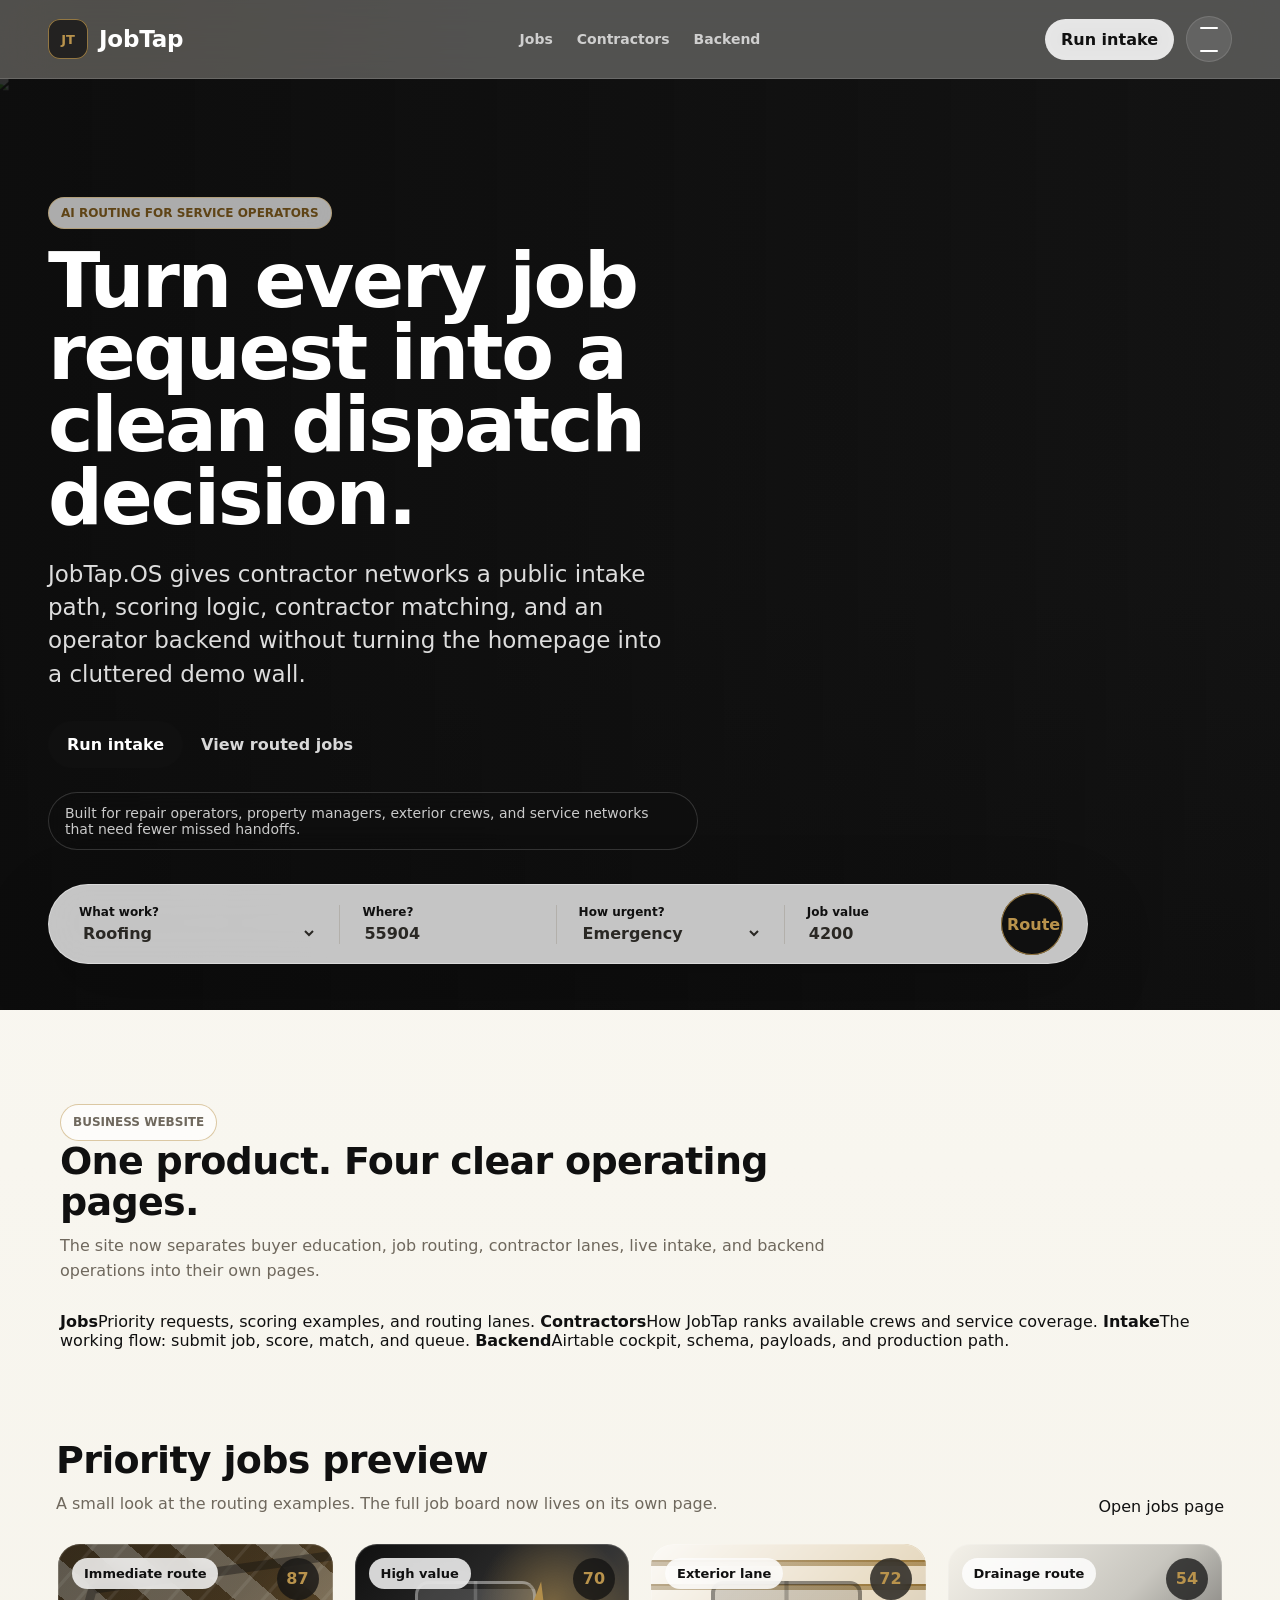
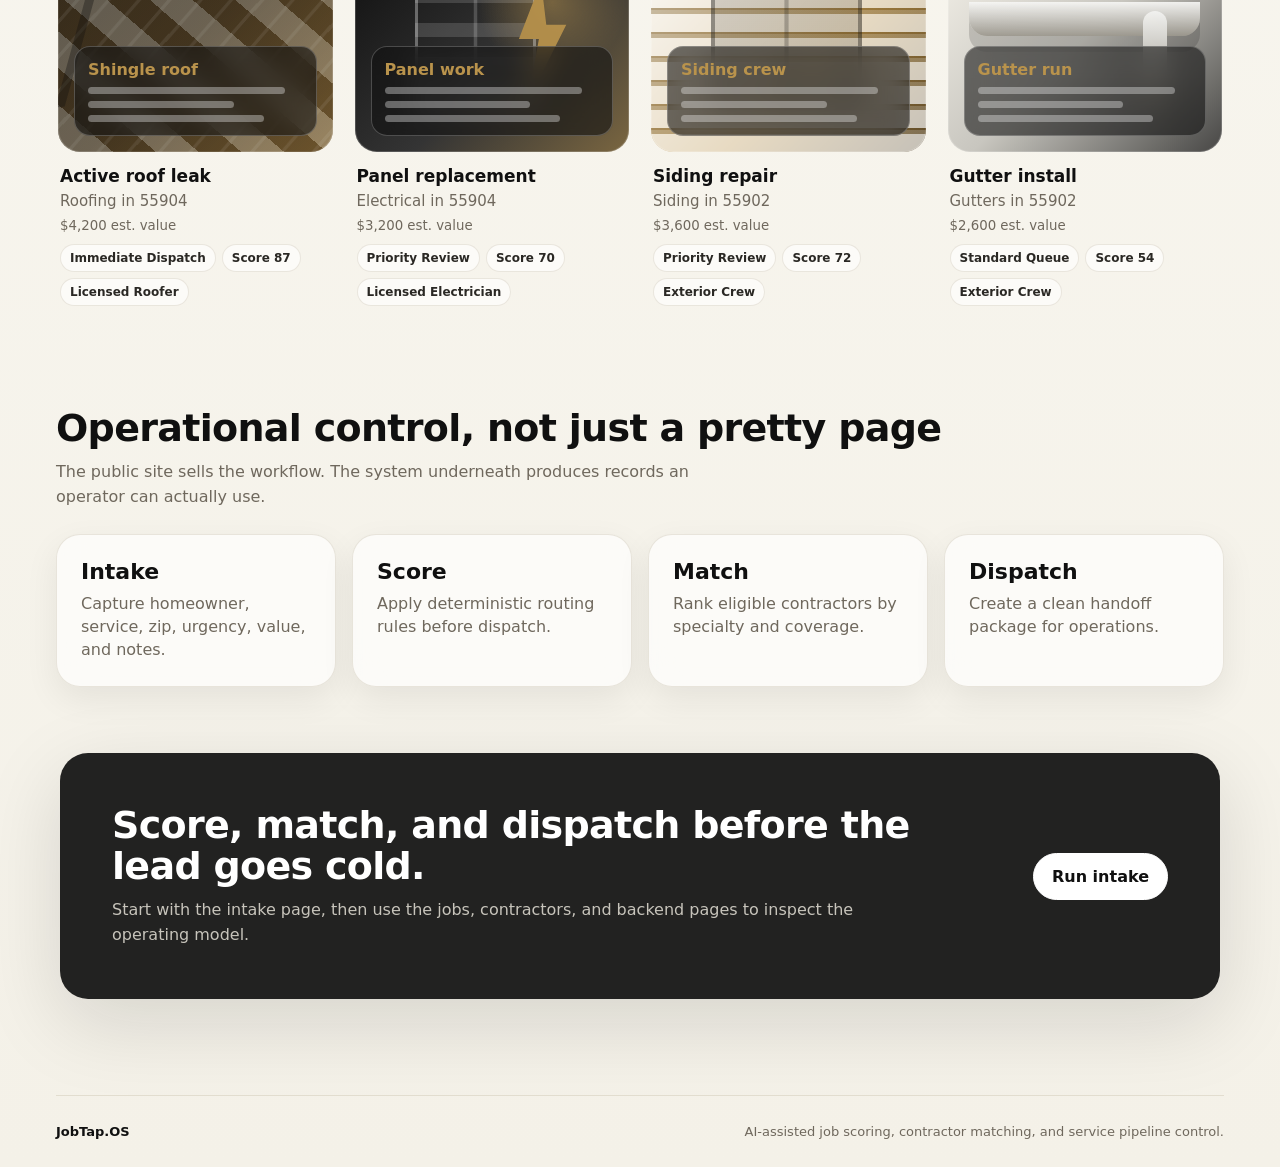
==== commit b984c5cb: "Convert homepage into business site hub" ====
--- a/index.html
+++ b/index.html
@@ -11,33 +11,29 @@
   <link rel="stylesheet" href="styles.css" />
   <link rel="stylesheet" href="src/tile-backgrounds.css" />
 </head>
-<body>
+<body data-preview="true">
   <header class="site-header">
     <nav class="nav" aria-label="Primary navigation">
-      <a class="brand" href="#top" aria-label="JobTap home">
+      <a class="brand" href="index.html" data-page="index.html" aria-label="JobTap home">
         <span class="brand-mark">JT</span>
         <span class="brand-word">JobTap</span>
       </a>
-
       <div class="nav-links" aria-label="JobTap sections">
-        <a href="#priority-jobs-section">Jobs</a>
-        <a href="#contractor-lanes-section">Contractors</a>
-        <a href="#backend">Backend</a>
+        <a href="jobs.html" data-page="jobs.html">Jobs</a>
+        <a href="contractors.html" data-page="contractors.html">Contractors</a>
+        <a href="backend.html" data-page="backend.html">Backend</a>
       </div>
-
       <div class="nav-actions">
-        <a class="nav-cta" href="#intake">Run intake</a>
-        <button class="round-action menu-toggle" type="button" aria-expanded="false" aria-controls="mobile-menu" aria-label="Open menu">
-          <span></span><span></span>
-        </button>
+        <a class="nav-cta" href="intake.html" data-page="intake.html">Run intake</a>
+        <button class="round-action menu-toggle" type="button" aria-expanded="false" aria-controls="mobile-menu" aria-label="Open menu"><span></span><span></span></button>
       </div>
     </nav>
-
     <div class="mobile-menu" id="mobile-menu" hidden>
-      <a href="#priority-jobs-section">Priority jobs</a>
-      <a href="#contractor-lanes-section">Contractor lanes</a>
-      <a href="#backend">Backend model</a>
-      <a href="#intake">Run intake</a>
+      <a href="index.html" data-page="index.html">Home</a>
+      <a href="jobs.html" data-page="jobs.html">Jobs</a>
+      <a href="contractors.html" data-page="contractors.html">Contractors</a>
+      <a href="backend.html" data-page="backend.html">Backend</a>
+      <a href="intake.html" data-page="intake.html">Run intake</a>
     </div>
   </header>
 
@@ -47,207 +43,65 @@
       <div class="hero-scrim"></div>
       <div class="hero-content">
         <p class="eyebrow">AI routing for service operators</p>
-        <h1 id="hero-title">Stop losing jobs in the handoff.</h1>
-        <p class="hero-copy">JobTap.OS scores inbound repair requests, ranks contractor fit, and queues dispatch-ready jobs before the lead goes cold.</p>
+        <h1 id="hero-title">Turn every job request into a clean dispatch decision.</h1>
+        <p class="hero-copy">JobTap.OS gives contractor networks a public intake path, scoring logic, contractor matching, and an operator backend without turning the homepage into a cluttered demo wall.</p>
         <div class="hero-actions">
-          <a class="btn hero-btn" href="#intake">Run intake</a>
-          <a class="hero-link" href="#priority-jobs-section">See routed jobs</a>
+          <a class="btn hero-btn" href="intake.html">Run intake</a>
+          <a class="hero-link" href="jobs.html">View routed jobs</a>
         </div>
-        <p class="hero-proof">Scores urgency, ranks contractors, and stages clean Airtable handoffs without browser secrets.</p>
+        <p class="hero-proof">Built for repair operators, property managers, exterior crews, and service networks that need fewer missed handoffs.</p>
       </div>
 
       <form class="routing-search hero-search" id="quick-route-form" aria-label="Quick job routing search">
-        <label>
-          <span>What work?</span>
-          <select name="serviceType">
-            <option>Roofing</option>
-            <option>Electrical</option>
-            <option>HVAC</option>
-            <option>Plumbing</option>
-            <option>General Repair</option>
-            <option>Gutters</option>
-            <option>Siding</option>
-            <option>Windows</option>
-          </select>
-        </label>
-        <label>
-          <span>Where?</span>
-          <input name="zipCode" value="55904" inputmode="numeric" aria-label="Zip code" />
-        </label>
-        <label>
-          <span>How urgent?</span>
-          <select name="urgency">
-            <option>Emergency</option>
-            <option>High</option>
-            <option>Medium</option>
-            <option>Low</option>
-          </select>
-        </label>
-        <label>
-          <span>Job value</span>
-          <input name="estimatedValue" type="number" min="100" step="100" value="4200" aria-label="Estimated value" />
-        </label>
+        <label><span>What work?</span><select name="serviceType"><option>Roofing</option><option>Electrical</option><option>HVAC</option><option>Plumbing</option><option>General Repair</option><option>Gutters</option><option>Siding</option><option>Windows</option></select></label>
+        <label><span>Where?</span><input name="zipCode" value="55904" inputmode="numeric" aria-label="Zip code" /></label>
+        <label><span>How urgent?</span><select name="urgency"><option>Emergency</option><option>High</option><option>Medium</option><option>Low</option></select></label>
+        <label><span>Job value</span><input name="estimatedValue" type="number" min="100" step="100" value="4200" aria-label="Estimated value" /></label>
         <button class="search-button" type="submit" aria-label="Route job">Route</button>
       </form>
     </section>
 
-    <section id="priority-jobs-section" class="market-row" aria-labelledby="priority-title">
+    <section class="section business-section" aria-labelledby="business-title">
+      <div class="section-head">
+        <p class="eyebrow">Business website</p>
+        <h2 id="business-title">One product. Four clear operating pages.</h2>
+        <p>The site now separates buyer education, job routing, contractor lanes, live intake, and backend operations into their own pages.</p>
+      </div>
+      <div class="business-grid">
+        <a class="link-card" href="jobs.html"><b>Jobs</b><span>Priority requests, scoring examples, and routing lanes.</span></a>
+        <a class="link-card" href="contractors.html"><b>Contractors</b><span>How JobTap ranks available crews and service coverage.</span></a>
+        <a class="link-card" href="intake.html"><b>Intake</b><span>The working flow: submit job, score, match, and queue.</span></a>
+        <a class="link-card" href="backend.html"><b>Backend</b><span>Airtable cockpit, schema, payloads, and production path.</span></a>
+      </div>
+    </section>
+
+    <section class="market-row" aria-labelledby="priority-title">
       <div class="row-head">
-        <div>
-          <h2 id="priority-title">Priority jobs in Rochester</h2>
-          <p>Service requests scored by urgency, value, specialty fit, and dispatch lane.</p>
-        </div>
-        <div class="row-controls">
-          <button type="button" data-scroll-target="priority-jobs" data-scroll-direction="prev" aria-label="Scroll priority jobs left">‹</button>
-          <button type="button" data-scroll-target="priority-jobs" data-scroll-direction="next" aria-label="Scroll priority jobs right">›</button>
-        </div>
+        <div><h2 id="priority-title">Priority jobs preview</h2><p>A small look at the routing examples. The full job board now lives on its own page.</p></div>
+        <a class="text-link" href="jobs.html">Open jobs page</a>
       </div>
       <div class="card-scroller" id="priority-jobs" tabindex="0" aria-label="Priority job cards"></div>
     </section>
 
-    <section id="contractor-lanes-section" class="market-row" aria-labelledby="lanes-title">
-      <div class="row-head">
-        <div>
-          <h2 id="lanes-title">Contractor lanes ready to route</h2>
-          <p>Specialized dispatch paths ranked by coverage, availability, qualification, and close potential.</p>
-        </div>
-        <div class="row-controls">
-          <button type="button" data-scroll-target="contractor-lanes" data-scroll-direction="prev" aria-label="Scroll contractor lanes left">‹</button>
-          <button type="button" data-scroll-target="contractor-lanes" data-scroll-direction="next" aria-label="Scroll contractor lanes right">›</button>
-        </div>
-      </div>
-      <div class="card-scroller" id="contractor-lanes" tabindex="0" aria-label="Contractor lane cards"></div>
-    </section>
-
     <section class="market-row" aria-labelledby="proof-title">
       <div class="row-head">
-        <div>
-          <h2 id="proof-title">Operational control, not just a pretty page</h2>
-          <p>The public page sells the workflow. The routing model underneath creates the records an operator actually needs.</p>
-        </div>
+        <div><h2 id="proof-title">Operational control, not just a pretty page</h2><p>The public site sells the workflow. The system underneath produces records an operator can actually use.</p></div>
       </div>
       <div class="proof-strip">
         <article><b>Intake</b><span>Capture homeowner, service, zip, urgency, value, and notes.</span></article>
-        <article><b>Score</b><span>Apply deterministic rules that match the Airtable operating model.</span></article>
-        <article><b>Match</b><span>Rank eligible contractors by specialty, coverage, and reliability.</span></article>
-        <article><b>Dispatch</b><span>Create the package for Jobs, Matches, Tasks, and intake queue review.</span></article>
-      </div>
-    </section>
-
-    <section id="intake" class="section intake-section" aria-labelledby="intake-title">
-      <div class="section-head">
-        <p class="eyebrow">Live intake flow</p>
-        <h2 id="intake-title">Route a real request through the system.</h2>
-        <p>This form scores the job, ranks contractors, produces a conversion-ready result, and builds the payload shape a secure server would send to Airtable.</p>
-      </div>
-
-      <div class="simulator">
-        <form class="panel intake-form" id="routing-form">
-          <div class="field-grid two-col">
-            <label for="contactName">Name
-              <input id="contactName" name="contactName" type="text" value="Demo Homeowner" autocomplete="name" />
-            </label>
-            <label for="email">Email
-              <input id="email" name="email" type="email" value="demo@example.com" autocomplete="email" />
-            </label>
-            <label for="phone">Phone
-              <input id="phone" name="phone" type="tel" value="507-555-0142" autocomplete="tel" />
-            </label>
-            <label for="zipCode">Zip Code
-              <input id="zipCode" name="zipCode" type="text" value="55904" inputmode="numeric" />
-            </label>
-          </div>
-
-          <div class="field-grid three-col">
-            <label for="serviceType">Service Type
-              <select id="serviceType" name="serviceType">
-                <option>Roofing</option>
-                <option>Electrical</option>
-                <option>HVAC</option>
-                <option>Plumbing</option>
-                <option>General Repair</option>
-                <option>Gutters</option>
-                <option>Siding</option>
-                <option>Windows</option>
-              </select>
-            </label>
-            <label for="urgency">Urgency
-              <select id="urgency" name="urgency">
-                <option>Emergency</option>
-                <option>High</option>
-                <option>Medium</option>
-                <option>Low</option>
-              </select>
-            </label>
-            <label for="estimatedValue">Estimated Value
-              <input id="estimatedValue" name="estimatedValue" type="number" min="100" step="100" value="4200" />
-            </label>
-          </div>
-
-          <label for="description">Job Notes
-            <textarea id="description" name="description">Active leak near rear transition. Needs fast inspection and qualified exterior crew.</textarea>
-          </label>
-
-          <div class="form-actions">
-            <button class="btn form-btn" type="submit">Route this job</button>
-            <button class="btn secondary" id="copy-payload" type="button">Copy package</button>
-          </div>
-          <p class="form-note">No Airtable token is exposed in the browser. Production submission belongs behind a secure API endpoint.</p>
-        </form>
-
-        <aside class="panel result-panel" aria-live="polite">
-          <div class="score-card">
-            <span>Priority Score</span>
-            <strong id="result-score">94</strong>
-            <small id="result-lane">Immediate Dispatch</small>
-          </div>
-          <div class="result-row"><span>Contractor Type</span><strong id="result-contractor">Licensed Roofer</strong></div>
-          <div class="result-row"><span>Reason</span><strong id="result-reason">Emergency roofing request with high value and active damage risk.</strong></div>
-          <div>
-            <h3>Top Contractor Matches</h3>
-            <ol class="match-list" id="match-list"></ol>
-          </div>
-          <div>
-            <h3>Next Actions</h3>
-            <ul class="action-list" id="action-list"></ul>
-          </div>
-          <div class="queue-card">
-            <span id="queue-status">Ready to submit.</span>
-            <small id="queue-count">0 packages queued in this browser session.</small>
-          </div>
-        </aside>
-      </div>
-    </section>
-
-    <section id="backend" class="section backend-section" aria-labelledby="backend-title">
-      <div class="backend-card">
-        <div>
-          <p class="eyebrow">Structured operations backend</p>
-          <h2 id="backend-title">Airtable stays the operator cockpit.</h2>
-          <p>Airtable is used as the visible admin layer while JobTap is early: intake queue, jobs, contractors, matches, tasks, payments, reviews, and routing rules. Long term, the production database should move behind a proper app backend.</p>
-        </div>
-        <div class="backend-grid">
-          <div><b>Website Intake Queue</b><span>Public submissions staged for review and promotion.</span></div>
-          <div><b>Jobs</b><span>Service request, urgency, value, score, and routing status.</span></div>
-          <div><b>Matches</b><span>Ranked contractor options with match score and dispatch order.</span></div>
-          <div><b>Tasks</b><span>Follow-up work created by routing lane and operator policy.</span></div>
-        </div>
+        <article><b>Score</b><span>Apply deterministic routing rules before dispatch.</span></article>
+        <article><b>Match</b><span>Rank eligible contractors by specialty and coverage.</span></article>
+        <article><b>Dispatch</b><span>Create a clean handoff package for operations.</span></article>
       </div>
     </section>
 
     <section class="cta" aria-label="Run JobTap intake">
-      <div>
-        <h2>Score, match, and dispatch before the lead goes cold.</h2>
-        <p>Use the intake flow above as the public conversion path. Use Airtable as the operator cockpit until a production backend replaces it.</p>
-      </div>
-      <a class="btn light" href="#intake">Run intake</a>
+      <div><h2>Score, match, and dispatch before the lead goes cold.</h2><p>Start with the intake page, then use the jobs, contractors, and backend pages to inspect the operating model.</p></div>
+      <a class="btn light" href="intake.html">Run intake</a>
     </section>
   </main>
 
-  <footer class="footer">
-    <span>JobTap.OS</span>
-    <span>AI-assisted job scoring, contractor matching, and service pipeline control.</span>
-  </footer>
+  <footer class="footer"><span>JobTap.OS</span><span>AI-assisted job scoring, contractor matching, and service pipeline control.</span></footer>
   <script type="module" src="src/app.js"></script>
 </body>
 </html>
